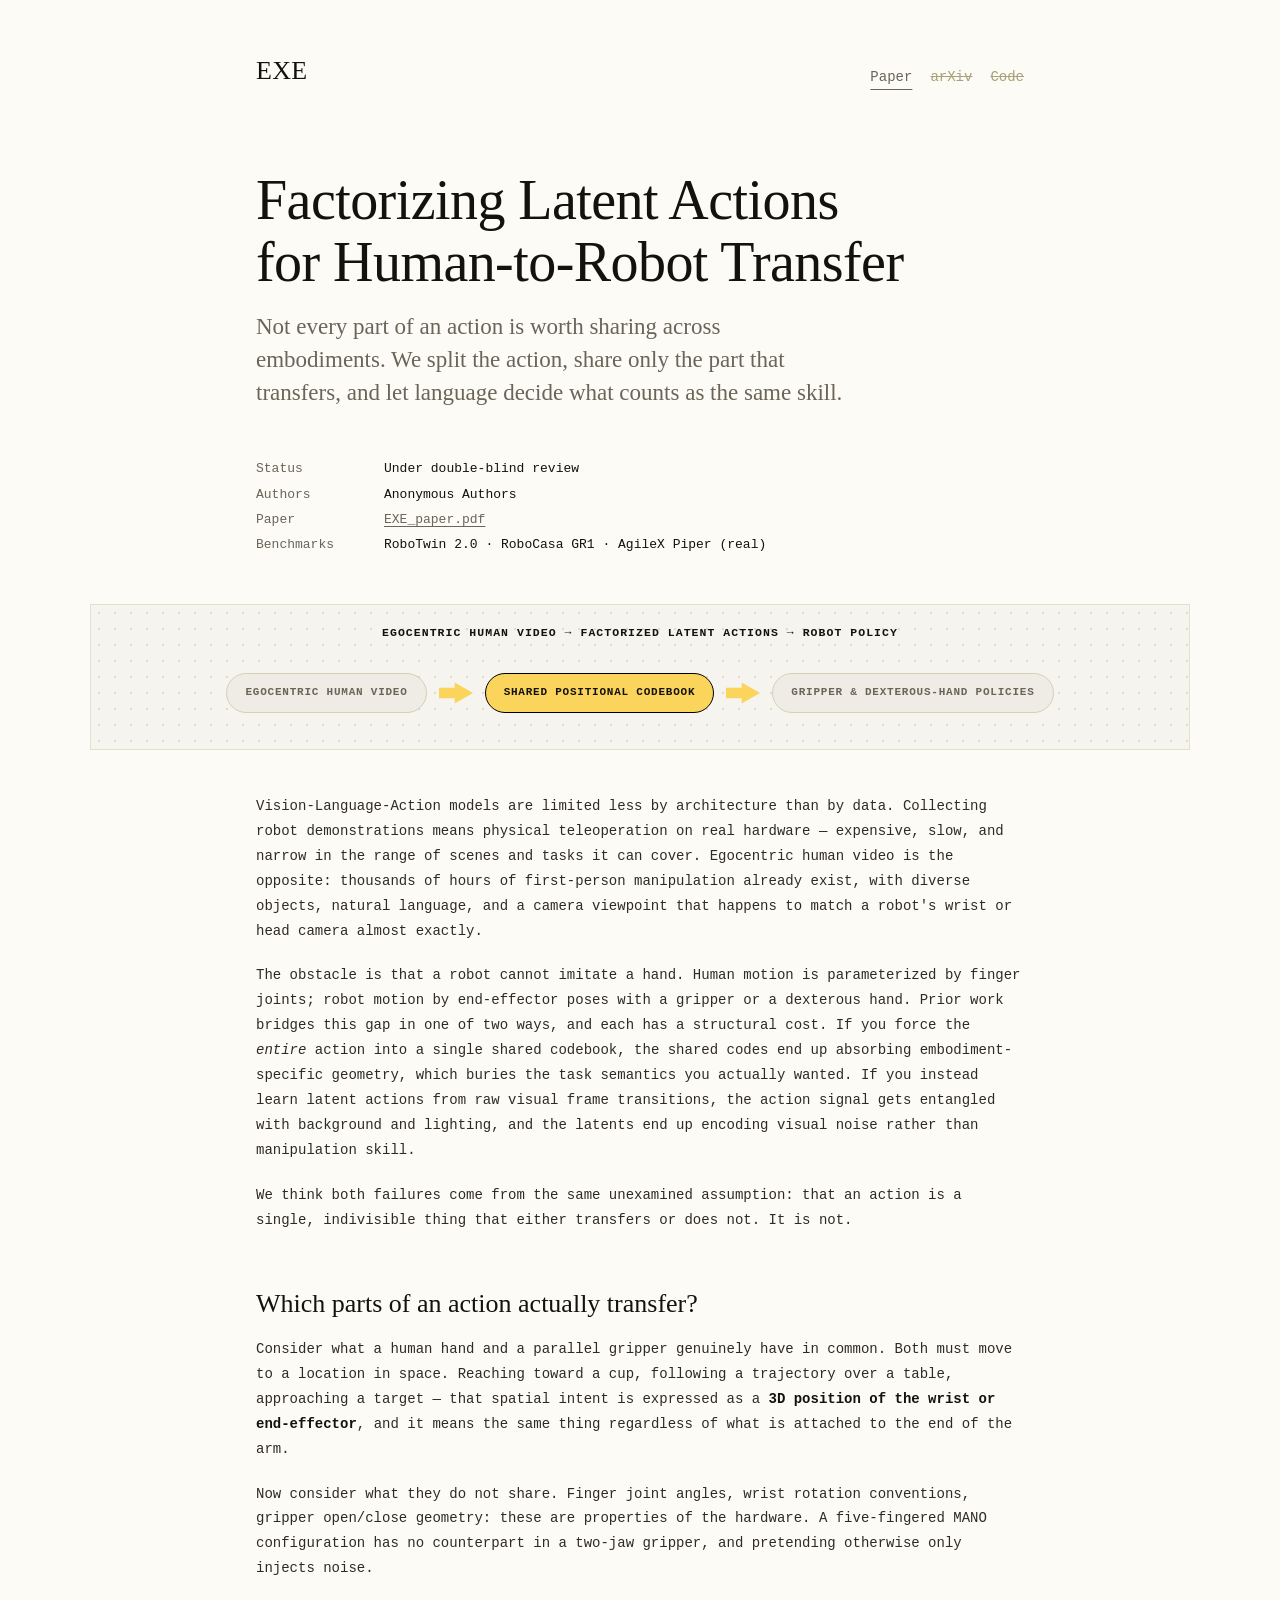
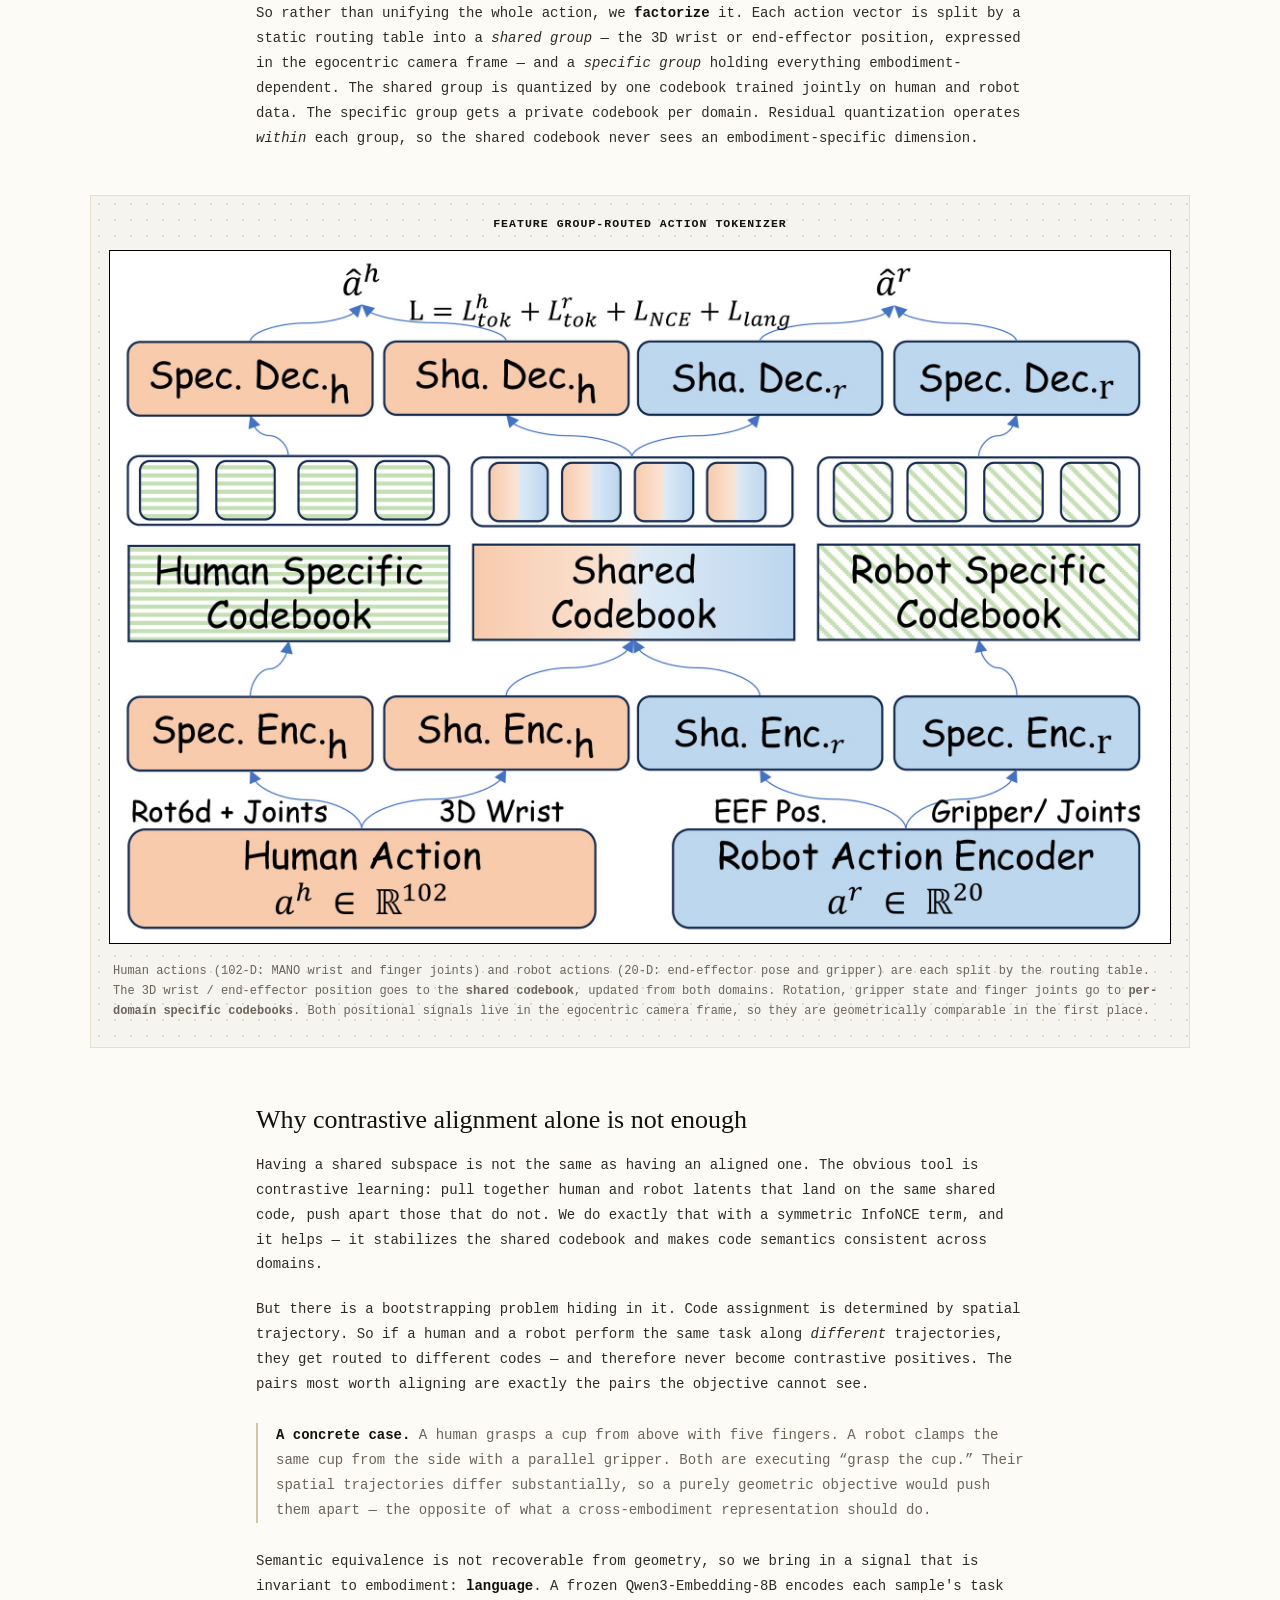
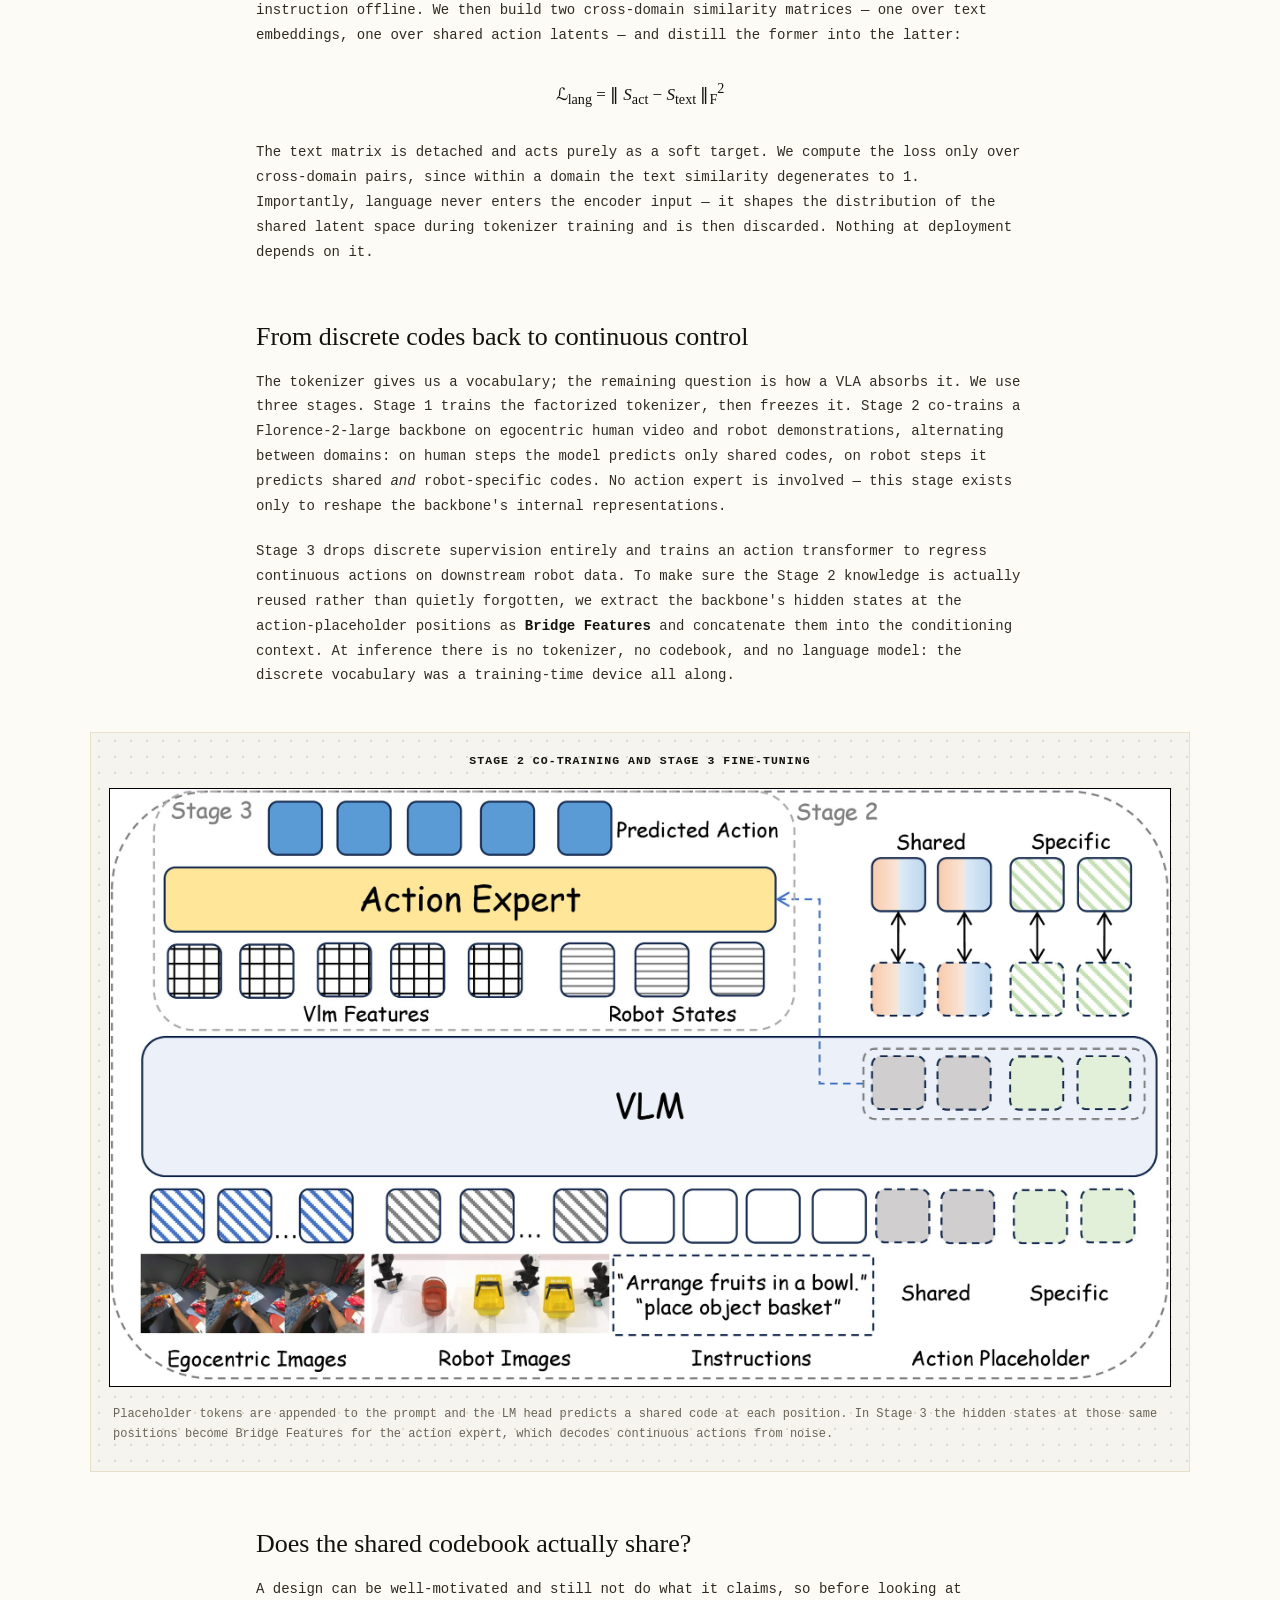
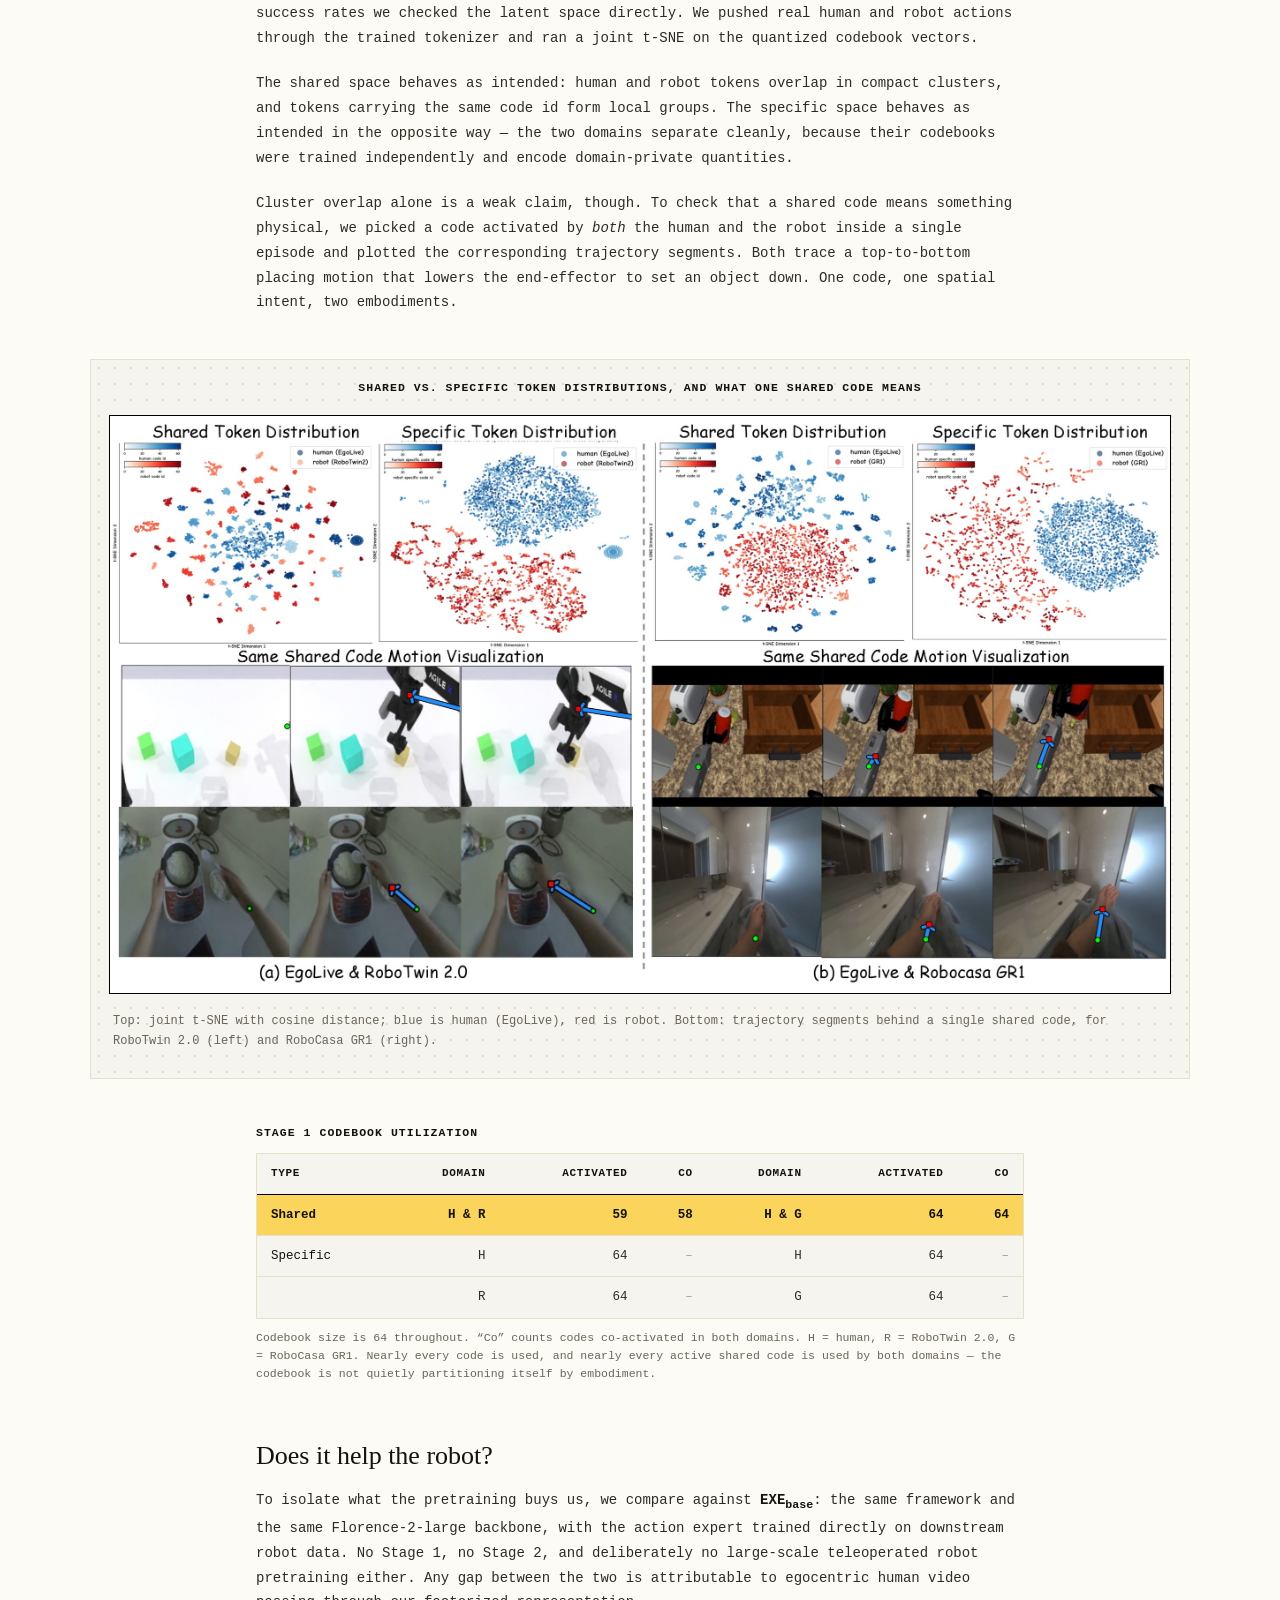
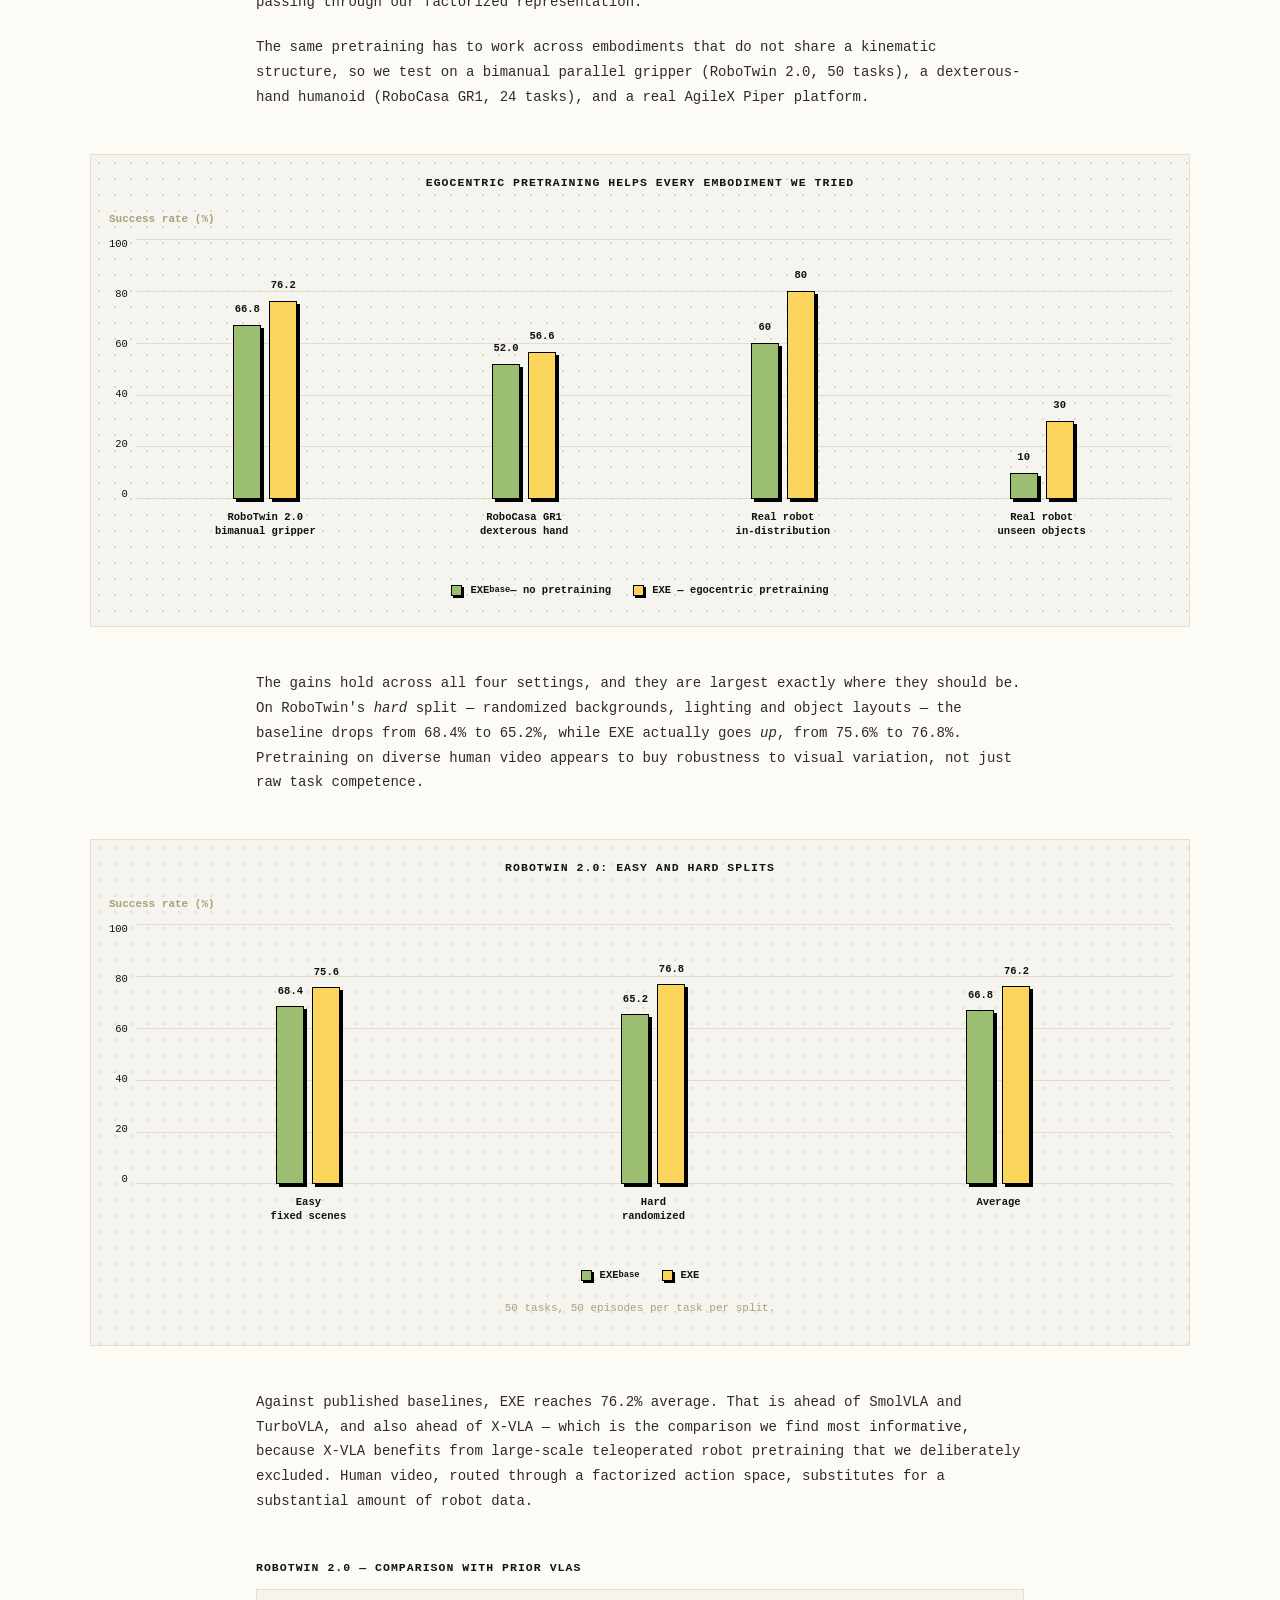
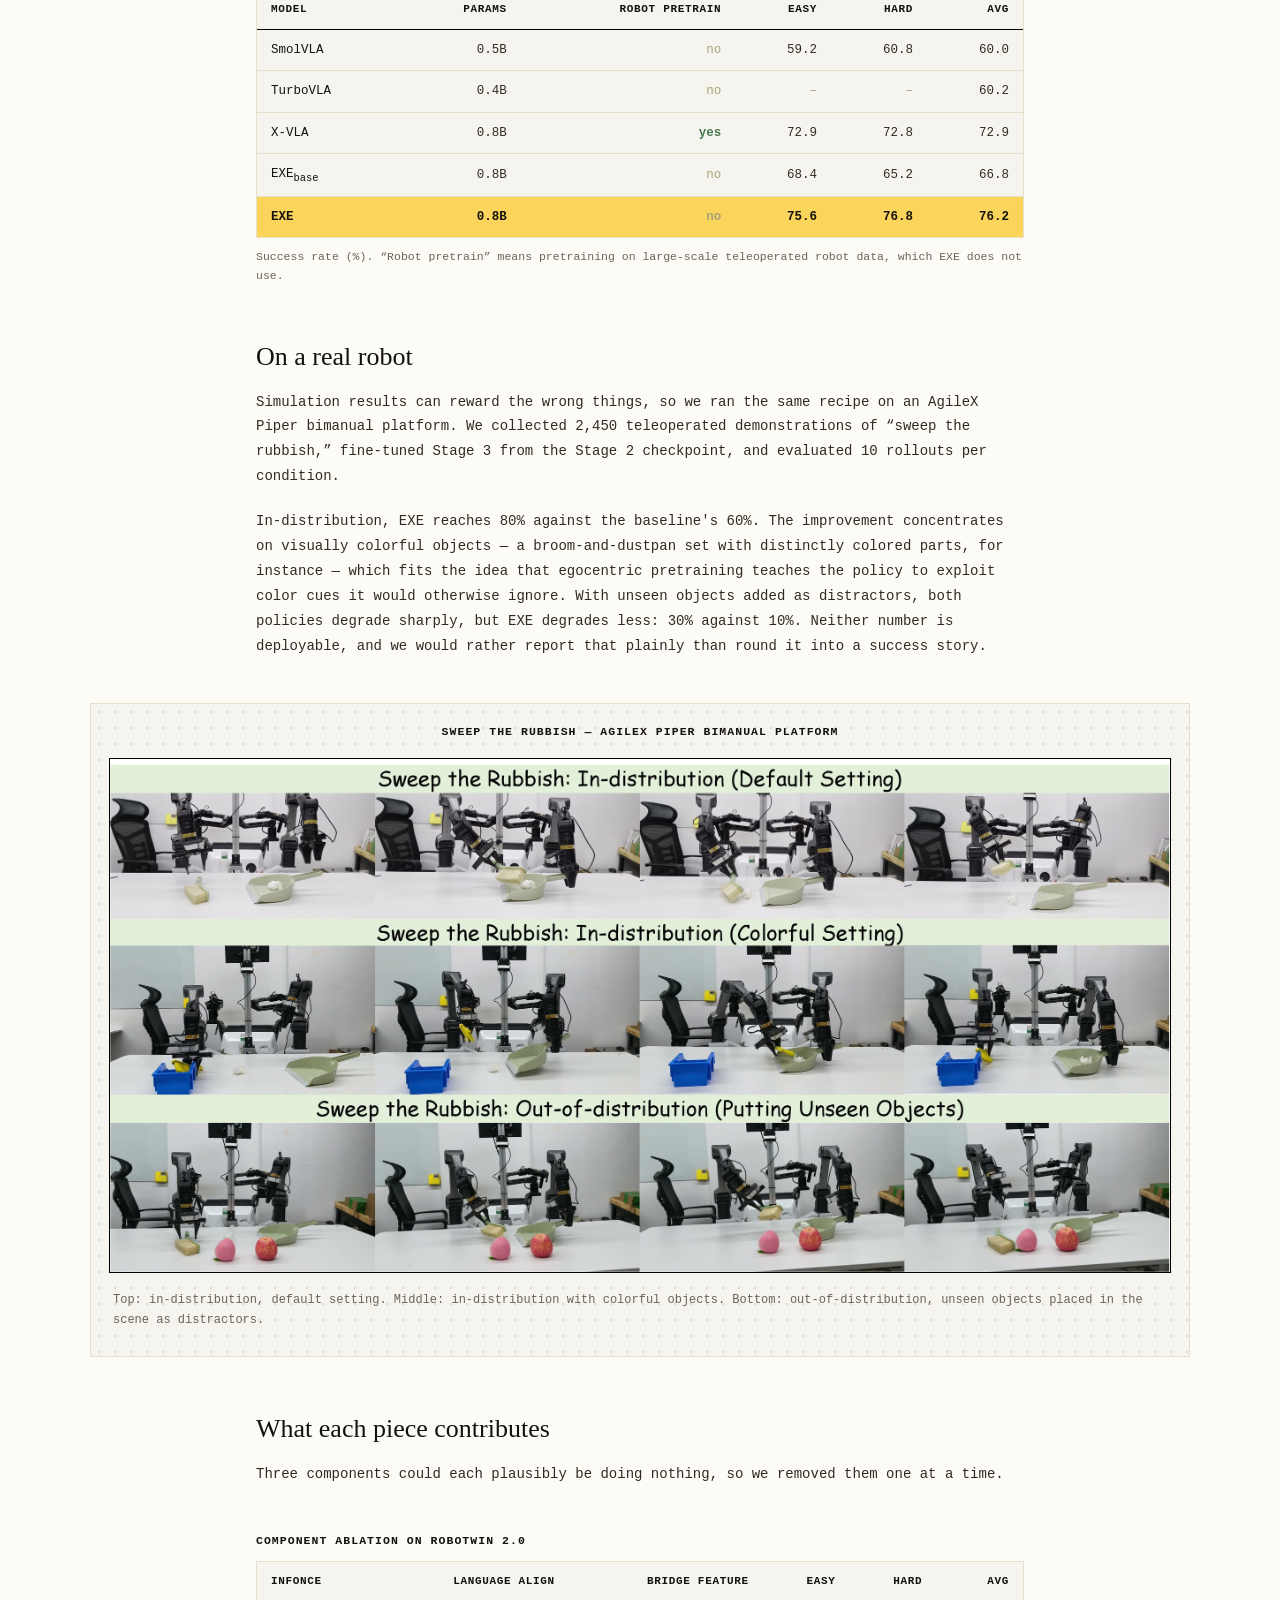
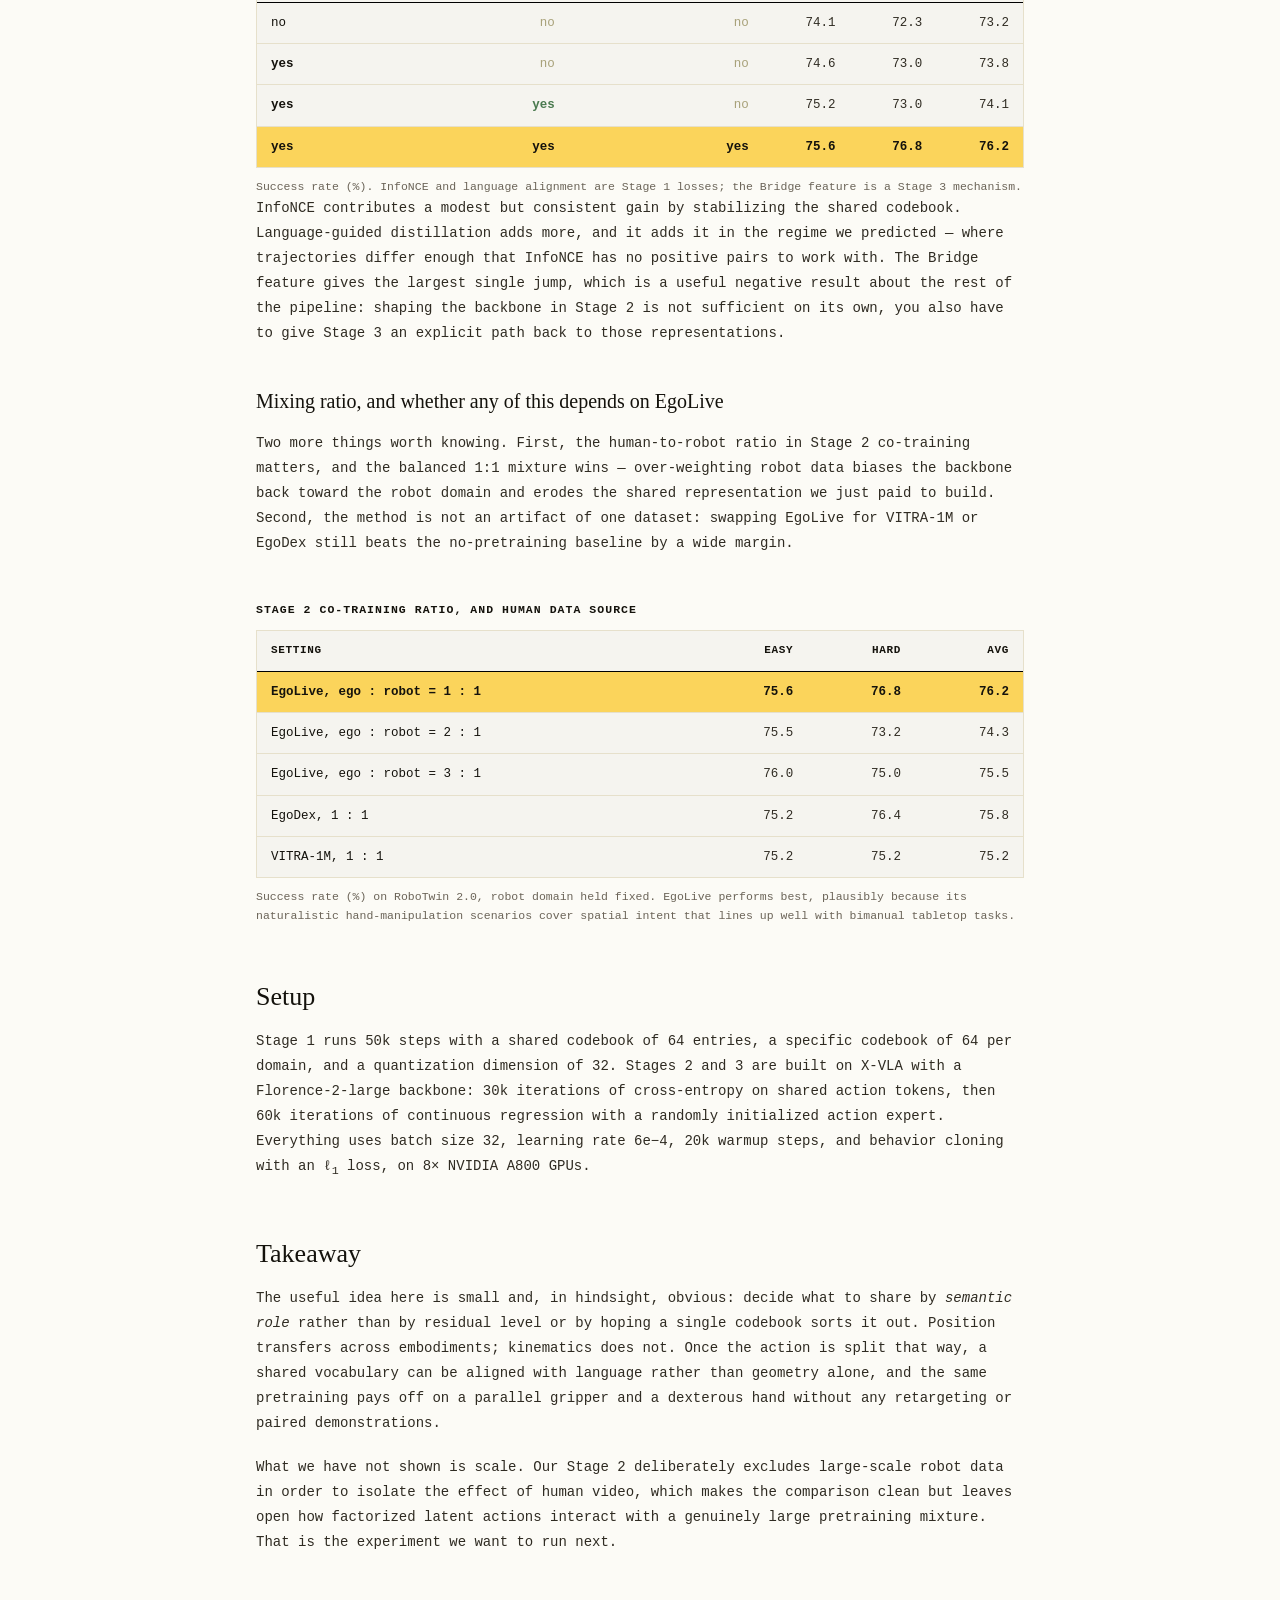
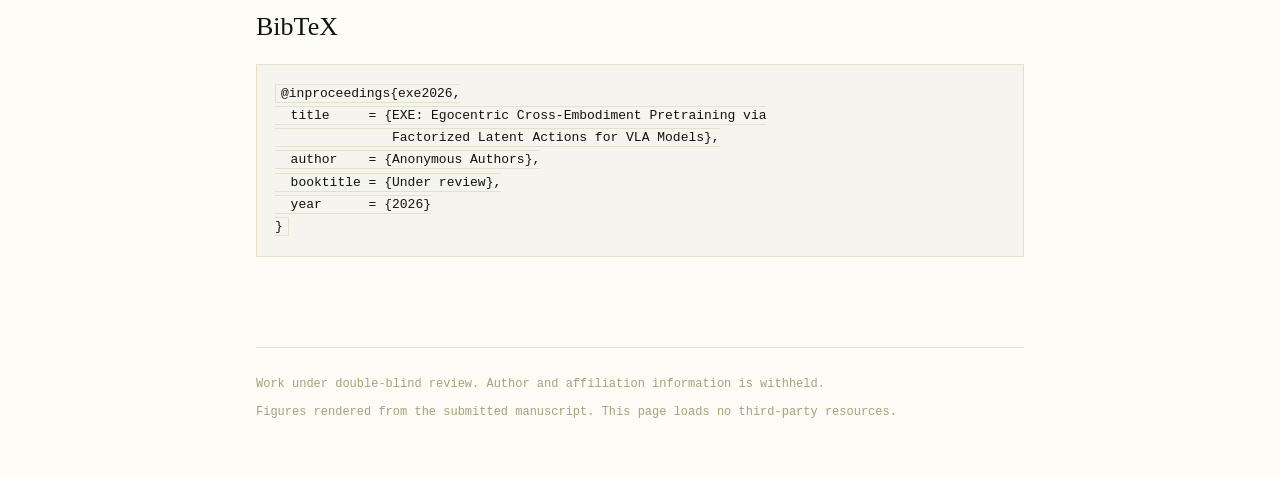
==== index.html @ 990a2b07 "Add EXE project page Static single-page site for the EXE paper, no build step and no third-party res" ====
<!DOCTYPE html>
<html lang="en">
<head>
<meta charset="utf-8">
<meta name="viewport" content="width=device-width, initial-scale=1">
<title>Factorizing Latent Actions for Human-to-Robot Transfer</title>

<meta name="description" content="EXE factorizes actions into a shareable positional subspace and an embodiment-specific kinematic subspace, so a VLA can inherit manipulation semantics from egocentric human video without inheriting human kinematics.">
<meta name="robots" content="noindex, nofollow">

<meta property="og:type" content="article">
<meta property="og:title" content="Factorizing Latent Actions for Human-to-Robot Transfer">
<meta property="og:description" content="Not all of an action is worth sharing across embodiments. EXE shares the part that is, and keeps private the part that is not.">
<meta property="og:image" content="static/images/framework.jpg">

<link rel="stylesheet" href="static/css/index.css">
</head>
<body>

<!-- ======================== masthead ======================== -->
<header class="masthead">
  <a class="brand" href="./">EXE</a>
  <nav class="navlinks">
    <a href="static/paper/EXE_paper.pdf">Paper</a>
    <span title="Released after review">arXiv</span>
    <span title="Released after review">Code</span>
  </nav>
</header>

<!-- ======================== headline ======================== -->
<div class="headline">
  <h1>Factorizing Latent Actions for Human&#8209;to&#8209;Robot Transfer</h1>
  <p class="deck">
    Not every part of an action is worth sharing across embodiments. We split the action, share only the
    part that transfers, and let language decide what counts as the same skill.
  </p>
</div>

<dl class="meta">
  <dt>Status</dt><dd>Under double-blind review</dd>
  <dt>Authors</dt><dd>Anonymous Authors</dd>
  <dt>Paper</dt><dd><a href="static/paper/EXE_paper.pdf">EXE_paper.pdf</a></dd>
  <dt>Benchmarks</dt><dd>RoboTwin 2.0 &middot; RoboCasa GR1 &middot; AgileX Piper (real)</dd>
</dl>

<!-- ======================== hero panel ======================== -->
<div class="wide">
  <div class="panel">
    <div class="dots"></div>
    <div class="inner">
      <div class="panel-title">Egocentric human video &rarr; factorized latent actions &rarr; robot policy</div>
      <div class="flow">
        <span class="pill">Egocentric human video</span>
        <svg class="arrow" width="34" height="32" viewBox="0 0 86 80" fill="none" aria-hidden="true">
          <path d="M0 53.3333V26.6667H39.6776V13.3333L86 40L39.6776 66.6667V53.3333H0Z" fill="#FBD45B"/>
        </svg>
        <span class="pill hi">Shared positional codebook</span>
        <svg class="arrow" width="34" height="32" viewBox="0 0 86 80" fill="none" aria-hidden="true">
          <path d="M0 53.3333V26.6667H39.6776V13.3333L86 40L39.6776 66.6667V53.3333H0Z" fill="#FBD45B"/>
        </svg>
        <span class="pill">Gripper &amp; dexterous-hand policies</span>
      </div>
    </div>
  </div>
</div>

<!-- ======================== opening ======================== -->
<div class="prose">
  <p>
    Vision-Language-Action models are limited less by architecture than by data. Collecting robot
    demonstrations means physical teleoperation on real hardware &mdash; expensive, slow, and narrow in the
    range of scenes and tasks it can cover. Egocentric human video is the opposite: thousands of hours of
    first-person manipulation already exist, with diverse objects, natural language, and a camera viewpoint
    that happens to match a robot's wrist or head camera almost exactly.
  </p>
  <p>
    The obstacle is that a robot cannot imitate a hand. Human motion is parameterized by finger joints; robot
    motion by end-effector poses with a gripper or a dexterous hand. Prior work bridges this gap in one of
    two ways, and each has a structural cost. If you force the <i>entire</i> action into a single shared
    codebook, the shared codes end up absorbing embodiment-specific geometry, which buries the task semantics
    you actually wanted. If you instead learn latent actions from raw visual frame transitions, the action
    signal gets entangled with background and lighting, and the latents end up encoding visual noise rather
    than manipulation skill.
  </p>
  <p>
    We think both failures come from the same unexamined assumption: that an action is a single, indivisible
    thing that either transfers or does not. It is not.
  </p>

  <h2 id="what-transfers">
    <a class="anchor" href="#what-transfers" aria-hidden="true">#</a>
    Which parts of an action actually transfer?
  </h2>
  <p>
    Consider what a human hand and a parallel gripper genuinely have in common. Both must move to a location
    in space. Reaching toward a cup, following a trajectory over a table, approaching a target &mdash; that
    spatial intent is expressed as a <strong>3D position of the wrist or end-effector</strong>, and it means
    the same thing regardless of what is attached to the end of the arm.
  </p>
  <p>
    Now consider what they do not share. Finger joint angles, wrist rotation conventions, gripper open/close
    geometry: these are properties of the hardware. A five-fingered MANO configuration has no counterpart in
    a two-jaw gripper, and pretending otherwise only injects noise.
  </p>
  <p>
    So rather than unifying the whole action, we <strong>factorize</strong> it. Each action vector is split by
    a static routing table into a <i>shared group</i> &mdash; the 3D wrist or end-effector position, expressed
    in the egocentric camera frame &mdash; and a <i>specific group</i> holding everything embodiment-dependent.
    The shared group is quantized by one codebook trained jointly on human and robot data. The specific group
    gets a private codebook per domain. Residual quantization operates <i>within</i> each group, so the shared
    codebook never sees an embodiment-specific dimension.
  </p>
</div>

<div class="wide">
  <div class="panel">
    <div class="dots"></div>
    <div class="inner">
      <div class="panel-title">Feature group-routed action tokenizer</div>
      <a href="static/images/tokenizer.png" target="_blank" rel="noopener">
        <img src="static/images/tokenizer.jpg" alt="Factorized action tokenizer with human specific, shared, and robot specific codebooks.">
      </a>
    </div>
    <div class="panel-note">
      Human actions (102-D: MANO wrist and finger joints) and robot actions (20-D: end-effector pose and
      gripper) are each split by the routing table. The 3D wrist / end-effector position goes to the
      <b>shared codebook</b>, updated from both domains. Rotation, gripper state and finger joints go to
      <b>per-domain specific codebooks</b>. Both positional signals live in the egocentric camera frame, so
      they are geometrically comparable in the first place.
    </div>
  </div>
</div>

<!-- ======================== language alignment ======================== -->
<div class="prose">
  <h2 id="language">
    <a class="anchor" href="#language" aria-hidden="true">#</a>
    Why contrastive alignment alone is not enough
  </h2>
  <p>
    Having a shared subspace is not the same as having an aligned one. The obvious tool is contrastive
    learning: pull together human and robot latents that land on the same shared code, push apart those that
    do not. We do exactly that with a symmetric InfoNCE term, and it helps &mdash; it stabilizes the shared
    codebook and makes code semantics consistent across domains.
  </p>
  <p>
    But there is a bootstrapping problem hiding in it. Code assignment is determined by spatial trajectory. So
    if a human and a robot perform the same task along <i>different</i> trajectories, they get routed to
    different codes &mdash; and therefore never become contrastive positives. The pairs most worth aligning are
    exactly the pairs the objective cannot see.
  </p>
  <div class="note">
    <p>
      <b>A concrete case.</b> A human grasps a cup from above with five fingers. A robot clamps the same cup
      from the side with a parallel gripper. Both are executing &ldquo;grasp the cup.&rdquo; Their spatial
      trajectories differ substantially, so a purely geometric objective would push them apart &mdash; the
      opposite of what a cross-embodiment representation should do.
    </p>
  </div>
  <p>
    Semantic equivalence is not recoverable from geometry, so we bring in a signal that is invariant to
    embodiment: <strong>language</strong>. A frozen Qwen3-Embedding-8B encodes each sample's task instruction
    offline. We then build two cross-domain similarity matrices &mdash; one over text embeddings, one over
    shared action latents &mdash; and distill the former into the latter:
  </p>
  <div class="eqline">
    &#8466;<sub>lang</sub> = &#8214; <i>S</i><sub>act</sub> &minus; <i>S</i><sub>text</sub> &#8214;<sub>F</sub><sup>2</sup>
  </div>
  <p>
    The text matrix is detached and acts purely as a soft target. We compute the loss only over cross-domain
    pairs, since within a domain the text similarity degenerates to 1. Importantly, language never enters the
    encoder input &mdash; it shapes the distribution of the shared latent space during tokenizer training and is
    then discarded. Nothing at deployment depends on it.
  </p>

  <h2 id="pipeline">
    <a class="anchor" href="#pipeline" aria-hidden="true">#</a>
    From discrete codes back to continuous control
  </h2>
  <p>
    The tokenizer gives us a vocabulary; the remaining question is how a VLA absorbs it. We use three stages.
    Stage 1 trains the factorized tokenizer, then freezes it. Stage 2 co-trains a Florence-2-large backbone on
    egocentric human video and robot demonstrations, alternating between domains: on human steps the model
    predicts only shared codes, on robot steps it predicts shared <i>and</i> robot-specific codes. No action
    expert is involved &mdash; this stage exists only to reshape the backbone's internal representations.
  </p>
  <p>
    Stage 3 drops discrete supervision entirely and trains an action transformer to regress continuous
    actions on downstream robot data. To make sure the Stage 2 knowledge is actually reused rather than
    quietly forgotten, we extract the backbone's hidden states at the action-placeholder positions as
    <strong>Bridge Features</strong> and concatenate them into the conditioning context. At inference there is
    no tokenizer, no codebook, and no language model: the discrete vocabulary was a training-time device all
    along.
  </p>
</div>

<div class="wide">
  <div class="panel">
    <div class="dots"></div>
    <div class="inner">
      <div class="panel-title">Stage 2 co-training and Stage 3 fine-tuning</div>
      <a href="static/images/framework.png" target="_blank" rel="noopener">
        <img src="static/images/framework.jpg" alt="EXE framework: Stage 2 cross-embodiment VLM pretraining and Stage 3 VLA fine-tuning.">
      </a>
    </div>
    <div class="panel-note">
      Placeholder tokens are appended to the prompt and the LM head predicts a shared code at each position.
      In Stage 3 the hidden states at those same positions become Bridge Features for the action expert,
      which decodes continuous actions from noise.
    </div>
  </div>
</div>

<!-- ======================== does it share ======================== -->
<div class="prose">
  <h2 id="analysis">
    <a class="anchor" href="#analysis" aria-hidden="true">#</a>
    Does the shared codebook actually share?
  </h2>
  <p>
    A design can be well-motivated and still not do what it claims, so before looking at success rates we
    checked the latent space directly. We pushed real human and robot actions through the trained tokenizer
    and ran a joint t-SNE on the quantized codebook vectors.
  </p>
  <p>
    The shared space behaves as intended: human and robot tokens overlap in compact clusters, and tokens
    carrying the same code id form local groups. The specific space behaves as intended in the opposite way
    &mdash; the two domains separate cleanly, because their codebooks were trained independently and encode
    domain-private quantities.
  </p>
  <p>
    Cluster overlap alone is a weak claim, though. To check that a shared code means something physical, we
    picked a code activated by <i>both</i> the human and the robot inside a single episode and plotted the
    corresponding trajectory segments. Both trace a top-to-bottom placing motion that lowers the end-effector
    to set an object down. One code, one spatial intent, two embodiments.
  </p>
</div>

<div class="wide">
  <div class="panel">
    <div class="dots"></div>
    <div class="inner">
      <div class="panel-title">Shared vs. specific token distributions, and what one shared code means</div>
      <a href="static/images/tsne.png" target="_blank" rel="noopener">
        <img src="static/images/tsne.jpg" alt="t-SNE of shared and specific token distributions plus motion visualization of a single shared code.">
      </a>
    </div>
    <div class="panel-note">
      Top: joint t-SNE with cosine distance; blue is human (EgoLive), red is robot. Bottom: trajectory
      segments behind a single shared code, for RoboTwin 2.0 (left) and RoboCasa GR1 (right).
    </div>
  </div>
</div>

<div class="prose">
  <p class="tbl-title">Stage 1 codebook utilization</p>
  <div class="tbl-wrap">
    <table>
      <thead>
        <tr>
          <th>Type</th>
          <th>Domain</th><th>Activated</th><th>Co</th>
          <th>Domain</th><th>Activated</th><th>Co</th>
        </tr>
      </thead>
      <tbody>
        <tr class="ours">
          <td>Shared</td>
          <td>H &amp; R</td><td>59</td><td>58</td>
          <td>H &amp; G</td><td>64</td><td>64</td>
        </tr>
        <tr>
          <td>Specific</td>
          <td>H</td><td>64</td><td class="dash">&ndash;</td>
          <td>H</td><td>64</td><td class="dash">&ndash;</td>
        </tr>
        <tr>
          <td></td>
          <td>R</td><td>64</td><td class="dash">&ndash;</td>
          <td>G</td><td>64</td><td class="dash">&ndash;</td>
        </tr>
      </tbody>
    </table>
  </div>
  <p class="tbl-note">
    Codebook size is 64 throughout. &ldquo;Co&rdquo; counts codes co-activated in both domains.
    H = human, R = RoboTwin 2.0, G = RoboCasa GR1. Nearly every code is used, and nearly every active shared
    code is used by both domains &mdash; the codebook is not quietly partitioning itself by embodiment.
  </p>
</div>

<!-- ======================== results ======================== -->
<div class="prose">
  <h2 id="results">
    <a class="anchor" href="#results" aria-hidden="true">#</a>
    Does it help the robot?
  </h2>
  <p>
    To isolate what the pretraining buys us, we compare against <strong>EXE<sub>base</sub></strong>: the same
    framework and the same Florence-2-large backbone, with the action expert trained directly on downstream
    robot data. No Stage 1, no Stage 2, and deliberately no large-scale teleoperated robot pretraining either.
    Any gap between the two is attributable to egocentric human video passing through our factorized
    representation.
  </p>
  <p>
    The same pretraining has to work across embodiments that do not share a kinematic structure, so we test on
    a bimanual parallel gripper (RoboTwin 2.0, 50 tasks), a dexterous-hand humanoid (RoboCasa GR1, 24 tasks),
    and a real AgileX Piper platform.
  </p>
</div>

<div class="wide">
  <div class="panel">
    <div class="dots"></div>
    <div class="inner">
      <div class="panel-title">Egocentric pretraining helps every embodiment we tried</div>
      <div class="chart chart-pad">
        <div class="ylab">Success rate (%)</div>
        <div class="ticks">
          <span>100</span><span>80</span><span>60</span><span>40</span><span>20</span><span>0</span>
        </div>
        <div class="plot">
          <div class="gridlines"><i></i><i></i><i></i><i></i><i></i><i></i></div>
          <div class="groups">
            <div class="group">
              <div class="bar base" style="height:174px"><span class="v">66.8</span></div>
              <div class="bar ours" style="height:198px"><span class="v">76.2</span></div>
              <div class="xlab">RoboTwin 2.0<br>bimanual gripper</div>
            </div>
            <div class="group">
              <div class="bar base" style="height:135px"><span class="v">52.0</span></div>
              <div class="bar ours" style="height:147px"><span class="v">56.6</span></div>
              <div class="xlab">RoboCasa GR1<br>dexterous hand</div>
            </div>
            <div class="group">
              <div class="bar base" style="height:156px"><span class="v">60</span></div>
              <div class="bar ours" style="height:208px"><span class="v">80</span></div>
              <div class="xlab">Real robot<br>in-distribution</div>
            </div>
            <div class="group">
              <div class="bar base" style="height:26px"><span class="v">10</span></div>
              <div class="bar ours" style="height:78px"><span class="v">30</span></div>
              <div class="xlab">Real robot<br>unseen objects</div>
            </div>
          </div>
        </div>
      </div>
      <div class="legend">
        <div class="key"><span class="sw base"></span>EXE<sub>base</sub> &mdash; no pretraining</div>
        <div class="key"><span class="sw ours"></span>EXE &mdash; egocentric pretraining</div>
      </div>
    </div>
  </div>
</div>

<div class="prose">
  <p>
    The gains hold across all four settings, and they are largest exactly where they should be. On RoboTwin's
    <i>hard</i> split &mdash; randomized backgrounds, lighting and object layouts &mdash; the baseline drops from
    68.4% to 65.2%, while EXE actually goes <i>up</i>, from 75.6% to 76.8%. Pretraining on diverse human video
    appears to buy robustness to visual variation, not just raw task competence.
  </p>
</div>

<div class="wide">
  <div class="panel">
    <div class="dots"></div>
    <div class="inner">
      <div class="panel-title">RoboTwin 2.0: easy and hard splits</div>
      <div class="chart chart-pad">
        <div class="ylab">Success rate (%)</div>
        <div class="ticks">
          <span>100</span><span>80</span><span>60</span><span>40</span><span>20</span><span>0</span>
        </div>
        <div class="plot">
          <div class="gridlines"><i></i><i></i><i></i><i></i><i></i><i></i></div>
          <div class="groups">
            <div class="group">
              <div class="bar base" style="height:178px"><span class="v">68.4</span></div>
              <div class="bar ours" style="height:197px"><span class="v">75.6</span></div>
              <div class="xlab">Easy<br>fixed scenes</div>
            </div>
            <div class="group">
              <div class="bar base" style="height:170px"><span class="v">65.2</span></div>
              <div class="bar ours" style="height:200px"><span class="v">76.8</span></div>
              <div class="xlab">Hard<br>randomized</div>
            </div>
            <div class="group">
              <div class="bar base" style="height:174px"><span class="v">66.8</span></div>
              <div class="bar ours" style="height:198px"><span class="v">76.2</span></div>
              <div class="xlab">Average</div>
            </div>
          </div>
        </div>
      </div>
      <div class="legend">
        <div class="key"><span class="sw base"></span>EXE<sub>base</sub></div>
        <div class="key"><span class="sw ours"></span>EXE</div>
      </div>
      <div class="axis-note">50 tasks, 50 episodes per task per split.</div>
    </div>
  </div>
</div>

<div class="prose">
  <p>
    Against published baselines, EXE reaches 76.2% average. That is ahead of SmolVLA and TurboVLA, and also
    ahead of X-VLA &mdash; which is the comparison we find most informative, because X-VLA benefits from
    large-scale teleoperated robot pretraining that we deliberately excluded. Human video, routed through a
    factorized action space, substitutes for a substantial amount of robot data.
  </p>

  <p class="tbl-title">RoboTwin 2.0 &mdash; comparison with prior VLAs</p>
  <div class="tbl-wrap">
    <table>
      <thead>
        <tr><th>Model</th><th>Params</th><th>Robot pretrain</th><th>Easy</th><th>Hard</th><th>AVG</th></tr>
      </thead>
      <tbody>
        <tr><td>SmolVLA</td><td>0.5B</td><td><span class="cross">no</span></td><td>59.2</td><td>60.8</td><td>60.0</td></tr>
        <tr><td>TurboVLA</td><td>0.4B</td><td><span class="cross">no</span></td><td class="dash">&ndash;</td><td class="dash">&ndash;</td><td>60.2</td></tr>
        <tr><td>X-VLA</td><td>0.8B</td><td><span class="tick">yes</span></td><td>72.9</td><td>72.8</td><td>72.9</td></tr>
        <tr><td>EXE<sub>base</sub></td><td>0.8B</td><td><span class="cross">no</span></td><td>68.4</td><td>65.2</td><td>66.8</td></tr>
        <tr class="ours"><td>EXE</td><td>0.8B</td><td><span class="cross">no</span></td><td>75.6</td><td>76.8</td><td>76.2</td></tr>
      </tbody>
    </table>
  </div>
  <p class="tbl-note">
    Success rate (%). &ldquo;Robot pretrain&rdquo; means pretraining on large-scale teleoperated robot data,
    which EXE does not use.
  </p>

  <h2 id="realworld">
    <a class="anchor" href="#realworld" aria-hidden="true">#</a>
    On a real robot
  </h2>
  <p>
    Simulation results can reward the wrong things, so we ran the same recipe on an AgileX Piper bimanual
    platform. We collected 2,450 teleoperated demonstrations of &ldquo;sweep the rubbish,&rdquo; fine-tuned
    Stage 3 from the Stage 2 checkpoint, and evaluated 10 rollouts per condition.
  </p>
  <p>
    In-distribution, EXE reaches 80% against the baseline's 60%. The improvement concentrates on visually
    colorful objects &mdash; a broom-and-dustpan set with distinctly colored parts, for instance &mdash; which fits
    the idea that egocentric pretraining teaches the policy to exploit color cues it would otherwise ignore.
    With unseen objects added as distractors, both policies degrade sharply, but EXE degrades less: 30%
    against 10%. Neither number is deployable, and we would rather report that plainly than round it into a
    success story.
  </p>
</div>

<div class="wide">
  <div class="panel">
    <div class="dots"></div>
    <div class="inner">
      <div class="panel-title">Sweep the rubbish &mdash; AgileX Piper bimanual platform</div>
      <a href="static/images/real_world.png" target="_blank" rel="noopener">
        <img src="static/images/real_world.jpg" alt="Real-world rollouts under default, colorful, and unseen-object settings.">
      </a>
    </div>
    <div class="panel-note">
      Top: in-distribution, default setting. Middle: in-distribution with colorful objects. Bottom:
      out-of-distribution, unseen objects placed in the scene as distractors.
    </div>
  </div>
</div>

<!-- ======================== ablations ======================== -->
<div class="prose">
  <h2 id="ablations">
    <a class="anchor" href="#ablations" aria-hidden="true">#</a>
    What each piece contributes
  </h2>
  <p>
    Three components could each plausibly be doing nothing, so we removed them one at a time.
  </p>

  <p class="tbl-title">Component ablation on RoboTwin 2.0</p>
  <div class="tbl-wrap">
    <table>
      <thead>
        <tr><th>InfoNCE</th><th>Language align</th><th>Bridge feature</th><th>Easy</th><th>Hard</th><th>AVG</th></tr>
      </thead>
      <tbody>
        <tr><td class="cross">no</td><td class="cross">no</td><td class="cross">no</td><td>74.1</td><td>72.3</td><td>73.2</td></tr>
        <tr><td class="tick">yes</td><td class="cross">no</td><td class="cross">no</td><td>74.6</td><td>73.0</td><td>73.8</td></tr>
        <tr><td class="tick">yes</td><td class="tick">yes</td><td class="cross">no</td><td>75.2</td><td>73.0</td><td>74.1</td></tr>
        <tr class="ours"><td class="tick">yes</td><td class="tick">yes</td><td class="tick">yes</td><td>75.6</td><td>76.8</td><td>76.2</td></tr>
      </tbody>
    </table>
  </div>
  <p class="tbl-note">
    Success rate (%). InfoNCE and language alignment are Stage 1 losses; the Bridge feature is a Stage 3
    mechanism.
  </p>
  <p>
    InfoNCE contributes a modest but consistent gain by stabilizing the shared codebook. Language-guided
    distillation adds more, and it adds it in the regime we predicted &mdash; where trajectories differ enough
    that InfoNCE has no positive pairs to work with. The Bridge feature gives the largest single jump, which
    is a useful negative result about the rest of the pipeline: shaping the backbone in Stage 2 is not
    sufficient on its own, you also have to give Stage 3 an explicit path back to those representations.
  </p>

  <h3>Mixing ratio, and whether any of this depends on EgoLive</h3>
  <p>
    Two more things worth knowing. First, the human-to-robot ratio in Stage 2 co-training matters, and the
    balanced 1:1 mixture wins &mdash; over-weighting robot data biases the backbone back toward the robot domain
    and erodes the shared representation we just paid to build. Second, the method is not an artifact of one
    dataset: swapping EgoLive for VITRA-1M or EgoDex still beats the no-pretraining baseline by a wide margin.
  </p>

  <p class="tbl-title">Stage 2 co-training ratio, and human data source</p>
  <div class="tbl-wrap">
    <table>
      <thead>
        <tr><th>Setting</th><th>Easy</th><th>Hard</th><th>AVG</th></tr>
      </thead>
      <tbody>
        <tr class="ours"><td>EgoLive, ego : robot = 1 : 1</td><td>75.6</td><td>76.8</td><td>76.2</td></tr>
        <tr><td>EgoLive, ego : robot = 2 : 1</td><td>75.5</td><td>73.2</td><td>74.3</td></tr>
        <tr><td>EgoLive, ego : robot = 3 : 1</td><td>76.0</td><td>75.0</td><td>75.5</td></tr>
        <tr><td>EgoDex, 1 : 1</td><td>75.2</td><td>76.4</td><td>75.8</td></tr>
        <tr><td>VITRA-1M, 1 : 1</td><td>75.2</td><td>75.2</td><td>75.2</td></tr>
      </tbody>
    </table>
  </div>
  <p class="tbl-note">
    Success rate (%) on RoboTwin 2.0, robot domain held fixed. EgoLive performs best, plausibly because its
    naturalistic hand-manipulation scenarios cover spatial intent that lines up well with bimanual tabletop
    tasks.
  </p>

  <h2 id="setup">
    <a class="anchor" href="#setup" aria-hidden="true">#</a>
    Setup
  </h2>
  <p>
    Stage 1 runs 50k steps with a shared codebook of 64 entries, a specific codebook of 64 per domain, and a
    quantization dimension of 32. Stages 2 and 3 are built on X-VLA with a Florence-2-large backbone: 30k
    iterations of cross-entropy on shared action tokens, then 60k iterations of continuous regression with a
    randomly initialized action expert. Everything uses batch size 32, learning rate 6e&minus;4, 20k warmup
    steps, and behavior cloning with an &#8467;<sub>1</sub> loss, on 8&times; NVIDIA A800 GPUs.
  </p>

  <h2 id="takeaway">
    <a class="anchor" href="#takeaway" aria-hidden="true">#</a>
    Takeaway
  </h2>
  <p>
    The useful idea here is small and, in hindsight, obvious: decide what to share by <i>semantic role</i>
    rather than by residual level or by hoping a single codebook sorts it out. Position transfers across
    embodiments; kinematics does not. Once the action is split that way, a shared vocabulary can be aligned
    with language rather than geometry alone, and the same pretraining pays off on a parallel gripper and a
    dexterous hand without any retargeting or paired demonstrations.
  </p>
  <p>
    What we have not shown is scale. Our Stage 2 deliberately excludes large-scale robot data in order to
    isolate the effect of human video, which makes the comparison clean but leaves open how factorized latent
    actions interact with a genuinely large pretraining mixture. That is the experiment we want to run next.
  </p>

  <h2 id="bibtex">
    <a class="anchor" href="#bibtex" aria-hidden="true">#</a>
    BibTeX
  </h2>
  <pre><code>@inproceedings{exe2026,
  title     = {EXE: Egocentric Cross-Embodiment Pretraining via
               Factorized Latent Actions for VLA Models},
  author    = {Anonymous Authors},
  booktitle = {Under review},
  year      = {2026}
}</code></pre>
</div>

<footer>
  <p>Work under double-blind review. Author and affiliation information is withheld.</p>
  <p>Figures rendered from the submitted manuscript. This page loads no third-party resources.</p>
</footer>

</body>
</html>
---- static/css/index.css ----
/* ==========================================================================
   EXE project page — editorial / research-blog variant
   Monospace body, serif headings, warm paper background, dot-pattern panels,
   hard-shadow bar charts. No external fonts, no CDN, no third-party calls.
   ========================================================================== */

:root {
  --paper:        #fcfbf6;
  --panel:        #f5f4ef;
  --pill:         #eeece4;
  --pill-border:  #d7cfb6;
  --pill-text:    #6b6458;
  --dot:          #d1c9ac;
  --border:       #e6e0cb;
  --grid:         #dfdccc;
  --ink:          #14120c;
  --body:         #2f2b22;
  --faint:        #a8a179;
  --link:         #6b6458;
  --yellow:       #fbd45b;
  --green:        #9cbe70;
  --sand:         #cfc7a8;

  --mono: ui-monospace, "SF Mono", SFMono-Regular, Menlo, Consolas,
          "Liberation Mono", "Courier New", monospace;
  --serif: "Iowan Old Style", "Palatino Linotype", Palatino, "Book Antiqua",
           Georgia, "Times New Roman", serif;

  --prose: 768px;
  --wide: 1100px;
}

* { box-sizing: border-box; }
html { -webkit-text-size-adjust: 100%; scroll-behavior: smooth; }

body {
  margin: 0;
  padding: 16px;
  background: var(--paper);
  color: var(--body);
  font-family: var(--mono);
  font-size: 14px;
  line-height: 1.78;
  -webkit-font-smoothing: antialiased;
}
@media (min-width: 768px) { body { padding: 48px; } }

.prose { max-width: var(--prose); margin: 0 auto; }
.wide  { max-width: var(--wide);  margin: 0 auto; }

a { color: var(--link); text-decoration: underline; text-underline-offset: 3px; }
a:hover { text-decoration-thickness: 2px; }

/* ------------------------------- masthead -------------------------------- */

.masthead {
  max-width: var(--prose);
  margin: 0 auto 64px;
  display: flex;
  flex-direction: column;
  align-items: flex-start;
}
@media (min-width: 768px) {
  .masthead { flex-direction: row; justify-content: space-between; align-items: center; }
  .brand { margin-bottom: 0; }
}
.brand {
  margin-bottom: 12px;
  font-family: var(--serif);
  font-size: 26px;
  color: var(--ink);
  text-decoration: none;
  letter-spacing: .01em;
}
.brand:hover { text-decoration: none; }
.navlinks { display: flex; }
.navlinks a, .navlinks span { text-underline-offset: 8px; margin-right: 18px; }
.navlinks a:last-child, .navlinks span:last-child { margin-right: 0; }
.navlinks span { color: var(--faint); text-decoration: line-through; }

/* --------------------------------- title --------------------------------- */

.headline {
  max-width: var(--prose);
  margin: 0 auto;
}
h1 {
  font-family: var(--serif);
  font-weight: 400;
  font-size: clamp(32px, 5.4vw, 56px);
  line-height: 1.1;
  color: var(--ink);
  margin: 0 0 18px;
  letter-spacing: -0.01em;
  text-wrap: balance;
}
.deck {
  font-family: var(--serif);
  font-size: clamp(18px, 2.4vw, 23px);
  line-height: 1.42;
  color: var(--pill-text);
  margin: 0 0 48px;
  text-wrap: balance;
}

/* meta grid */
.meta {
  max-width: var(--prose);
  margin: 0 auto 48px;
  display: grid;
  grid-template-columns: 128px 1fr;
  gap: 2px 0;
  font-size: 13px;
}
.meta dt { color: var(--pill-text); }
.meta dd { margin: 0; color: var(--ink); }
@media (max-width: 620px) {
  .meta { grid-template-columns: 1fr; }
  .meta dt { margin-top: 10px; }
}

/* -------------------------------- prose ---------------------------------- */

p { margin: 0 0 20px; }
h2 {
  font-family: var(--serif);
  font-weight: 400;
  font-size: 26px;
  line-height: 1.25;
  color: var(--ink);
  margin: 56px 0 16px;
  position: relative;
}
h3 {
  font-family: var(--serif);
  font-weight: 400;
  font-size: 20px;
  color: var(--ink);
  margin: 38px 0 12px;
}
h2 .anchor {
  position: absolute;
  left: -26px;
  top: 50%;
  transform: translateY(-50%);
  opacity: 0;
  text-decoration: none;
  color: var(--faint);
  font-family: var(--mono);
  font-size: 15px;
  transition: opacity .15s ease;
}
h2:hover .anchor { opacity: 1; }
h2 .anchor:hover { text-decoration: none; color: var(--ink); }

strong { color: var(--ink); font-weight: 700; }
i, em { font-style: italic; }
.sf { font-family: var(--serif); }

ul.plain { margin: 0 0 20px; padding-left: 20px; }
ul.plain li { margin-bottom: 10px; }
ul.plain li::marker { color: var(--faint); }

/* callout */
.note {
  border-left: 2px solid var(--sand);
  padding-left: 18px;
  margin: 26px 0;
  color: var(--pill-text);
}
.note b { color: var(--ink); }

/* inline math-ish */
code {
  font-family: var(--mono);
  font-size: 13px;
  background: var(--panel);
  border: 1px solid var(--border);
  padding: 1px 5px;
}
.eqline {
  font-family: var(--serif);
  font-size: 17px;
  color: var(--ink);
  text-align: center;
  margin: 24px 0;
  overflow-x: auto;
  white-space: nowrap;
  padding: 4px 0;
}

/* -------------------------------- panels --------------------------------- */

.panel {
  position: relative;
  background: var(--panel);
  border: 1px solid var(--border);
  padding: 18px 18px 26px;
  margin: 44px 0;
  overflow: hidden;
}
.panel > .dots {
  position: absolute;
  inset: 0;
  pointer-events: none;
  opacity: .6;
  background-image: radial-gradient(circle, var(--dot) 1px, transparent 1px);
  background-size: 16px 16px;
}
.panel > .inner { position: relative; }
.panel-title {
  font-size: 11.5px;
  text-transform: uppercase;
  letter-spacing: .09em;
  color: var(--ink);
  text-align: center;
  font-weight: 700;
  padding-bottom: 16px;
}
.panel-note {
  position: relative;
  font-size: 12px;
  line-height: 1.65;
  color: var(--pill-text);
  padding: 18px 4px 0;
  text-align: left;
}
.panel img {
  display: block;
  width: 100%;
  height: auto;
  border: 1px solid #000;
  background: #fff;
}

/* -------------------------------- pipeline -------------------------------- */

.flow {
  position: relative;
  display: flex;
  flex-wrap: wrap;
  align-items: center;
  justify-content: center;
  padding: 8px 0 4px;
}
.pill {
  font-size: 11px;
  font-weight: 700;
  text-transform: uppercase;
  letter-spacing: .07em;
  color: var(--pill-text);
  background: var(--pill);
  border: 1px solid var(--pill-border);
  border-radius: 999px;
  padding: 9px 18px;
  white-space: nowrap;
  margin: 6px;
}
.pill.hi { color: var(--ink); background: var(--yellow); border-color: #000; }
.arrow { flex: 0 0 auto; display: block; margin: 6px; }

/* --------------------------------- charts -------------------------------- */

/* Plot geometry is expressed in explicit pixels rather than percentages, so bar
   heights never depend on percentage resolution against a stretched flex item. */
.chart {
  position: relative;
  display: flex;
  flex-wrap: wrap;
}
/* Axis label sits on its own full-width row above the plot: horizontal text
   avoids the cross-browser inconsistencies of vertical writing modes. */
.chart .ylab {
  flex: 0 0 100%;
  width: 100%;
  text-align: left;
  font-size: 11px;
  color: var(--faint);
  font-weight: 600;
  margin: 0 0 10px;
}
.chart .ticks {
  display: flex;
  flex-direction: column;
  justify-content: space-between;
  text-align: right;
  font-size: 10.5px;
  color: var(--ink);
  flex: 0 0 auto;
  height: 260px;
  margin-right: 8px;
}
.chart .ticks span { line-height: 1; }
.chart .plot { position: relative; flex: 1 1 auto; height: 260px; }
.chart .gridlines {
  position: absolute;
  left: 0; right: 0; top: 0; bottom: 0;
  display: flex;
  flex-direction: column;
  justify-content: space-between;
}
.chart .gridlines i { display: block; height: 1px; background: var(--grid); }
.chart .groups {
  position: relative;
  height: 260px;
  display: flex;
  align-items: flex-end;
}
.chart .group {
  position: relative;
  flex: 1 1 0;
  height: 260px;
  display: flex;
  align-items: flex-end;
  justify-content: center;
}
.bar {
  position: relative;
  flex: 0 0 auto;
  width: 28px;
  min-height: 3px;
  border: 1px solid #000;
  box-shadow: 3px 3px 0 0 #000;
}
.bar + .bar { margin-left: 8px; }
.bar.base  { background: var(--green); }
.bar.ours  { background: var(--yellow); }
.bar.other { background: var(--sand); }
.bar .v {
  position: absolute;
  left: 50%;
  bottom: 100%;
  transform: translateX(-50%);
  margin-bottom: 7px;
  font-size: 10.5px;
  font-weight: 700;
  color: var(--ink);
  white-space: nowrap;
}
.chart .xlab {
  position: absolute;
  top: 100%;
  left: 0;
  right: 0;
  padding-top: 12px;
  text-align: center;
  font-size: 10.5px;
  font-weight: 700;
  line-height: 1.3;
  color: var(--ink);
}
.chart-pad { margin-bottom: 52px; }

.legend {
  position: relative;
  display: flex;
  flex-wrap: wrap;
  justify-content: center;
  padding-top: 30px;
}
.legend .key {
  display: flex;
  align-items: center;
  font-size: 10.5px;
  font-weight: 600;
  color: var(--ink);
  margin: 0 11px;
}
.legend .sw { width: 11px; height: 11px; border: 1px solid #000; box-shadow: 2px 2px 0 0 #000; margin-right: 8px; }
.legend .sw.base  { background: var(--green); }
.legend .sw.ours  { background: var(--yellow); }
.legend .sw.other { background: var(--sand); }

.axis-note { position: relative; text-align: center; font-size: 11px; color: var(--faint); padding-top: 14px; }

/* --------------------------------- tables -------------------------------- */

.tbl-title {
  font-size: 11.5px;
  text-transform: uppercase;
  letter-spacing: .09em;
  font-weight: 700;
  color: var(--ink);
  margin: 44px 0 10px;
}
.tbl-wrap { overflow-x: auto; border: 1px solid var(--border); background: var(--panel); }
table {
  width: 100%;
  border-collapse: collapse;
  font-family: var(--mono);
  font-size: 12.5px;
  font-variant-numeric: tabular-nums;
  white-space: nowrap;
}
thead th {
  text-align: right;
  font-weight: 700;
  color: var(--ink);
  padding: 10px 14px;
  border-bottom: 1px solid #000;
  font-size: 11px;
  text-transform: uppercase;
  letter-spacing: .06em;
}
thead th:first-child { text-align: left; }
tbody td {
  text-align: right;
  padding: 9px 14px;
  border-bottom: 1px solid var(--border);
  color: var(--body);
}
tbody td:first-child { text-align: left; color: var(--ink); }
tbody tr:last-child td { border-bottom: 0; }
tbody tr.ours { background: var(--yellow); }
tbody tr.ours td { color: var(--ink); font-weight: 700; }
.tick { color: #4a7a4f; font-weight: 700; }
.cross, .dash { color: var(--faint); }
.tbl-note { font-size: 11.5px; color: var(--pill-text); margin: 10px 0 0; line-height: 1.6; }

/* --------------------------------- bibtex -------------------------------- */

pre {
  background: var(--panel);
  border: 1px solid var(--border);
  color: var(--ink);
  padding: 18px;
  overflow-x: auto;
  font-family: var(--mono);
  font-size: 12.5px;
  line-height: 1.7;
  margin: 20px 0 0;
}

/* --------------------------------- footer -------------------------------- */

footer {
  max-width: var(--prose);
  margin: 90px auto 0;
  padding-top: 26px;
  border-top: 1px solid var(--border);
  font-size: 12px;
  color: var(--faint);
}
footer p { margin: 0 0 6px; }
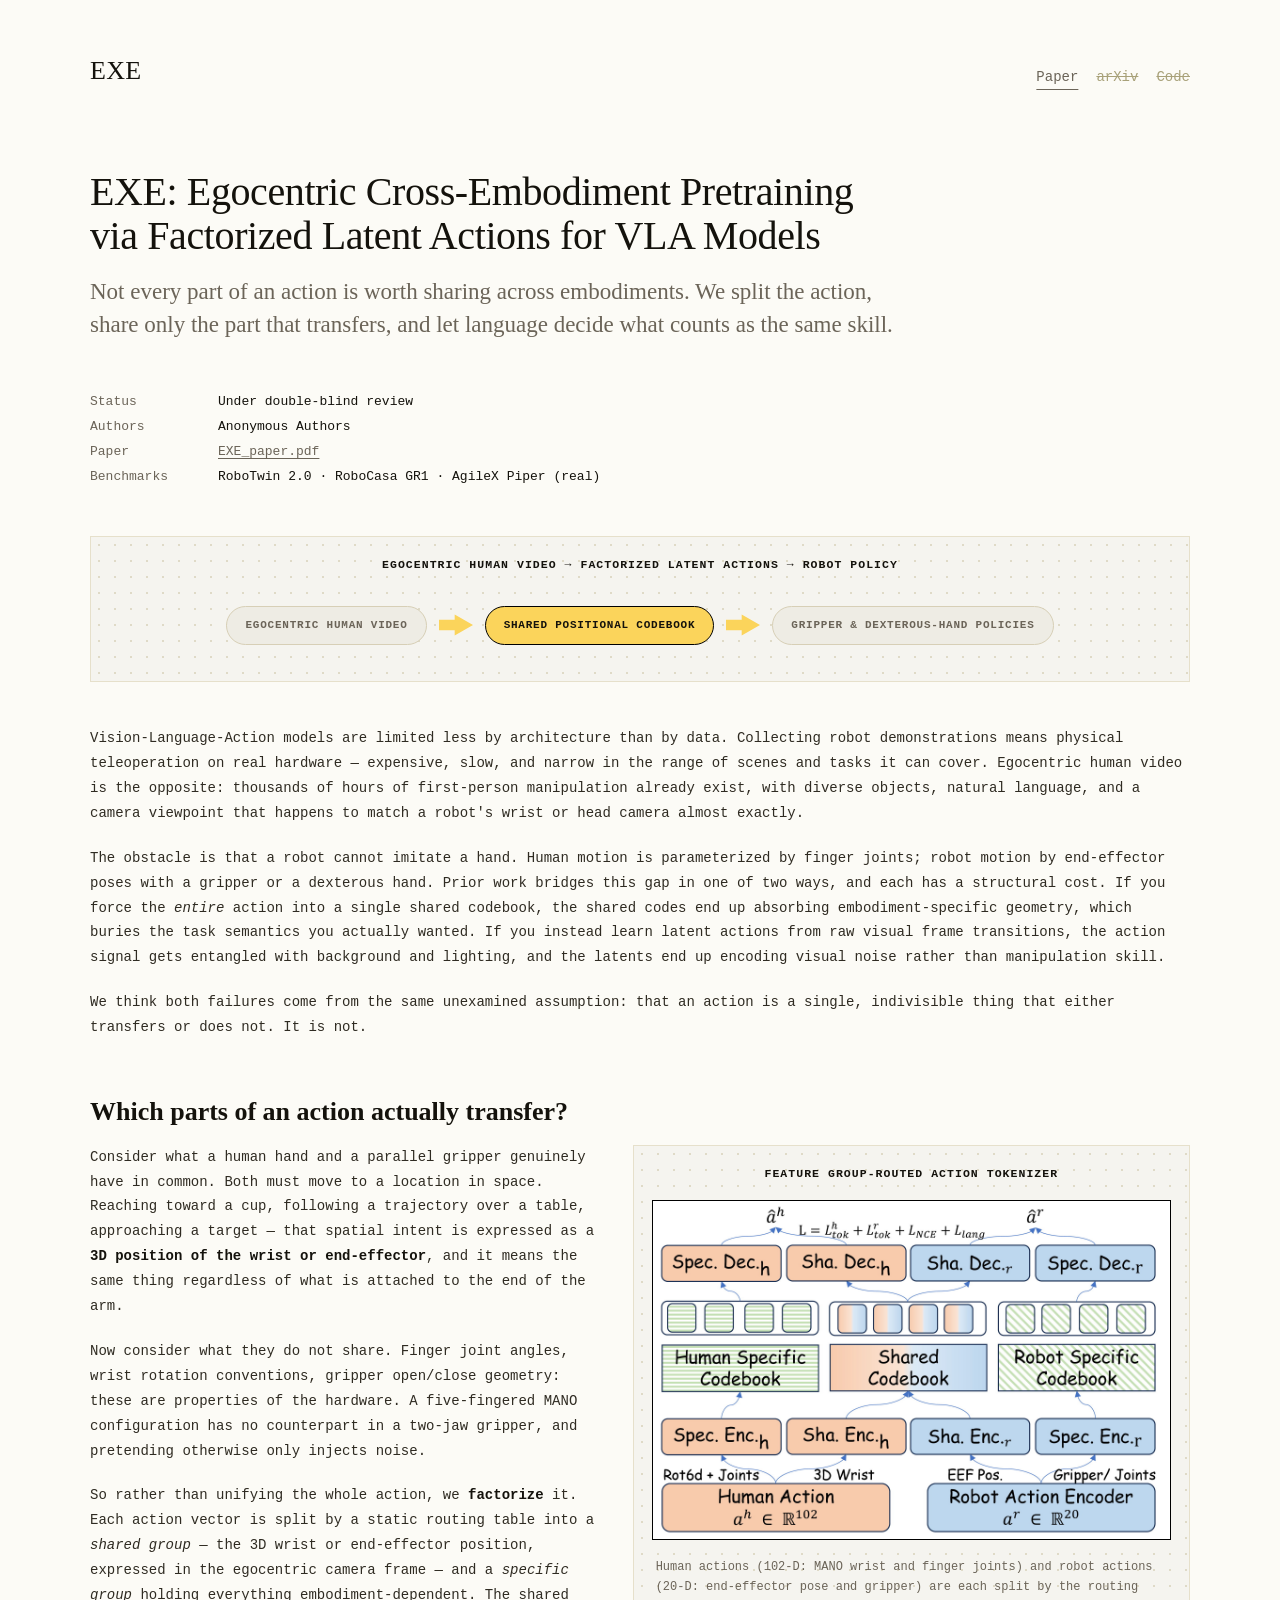
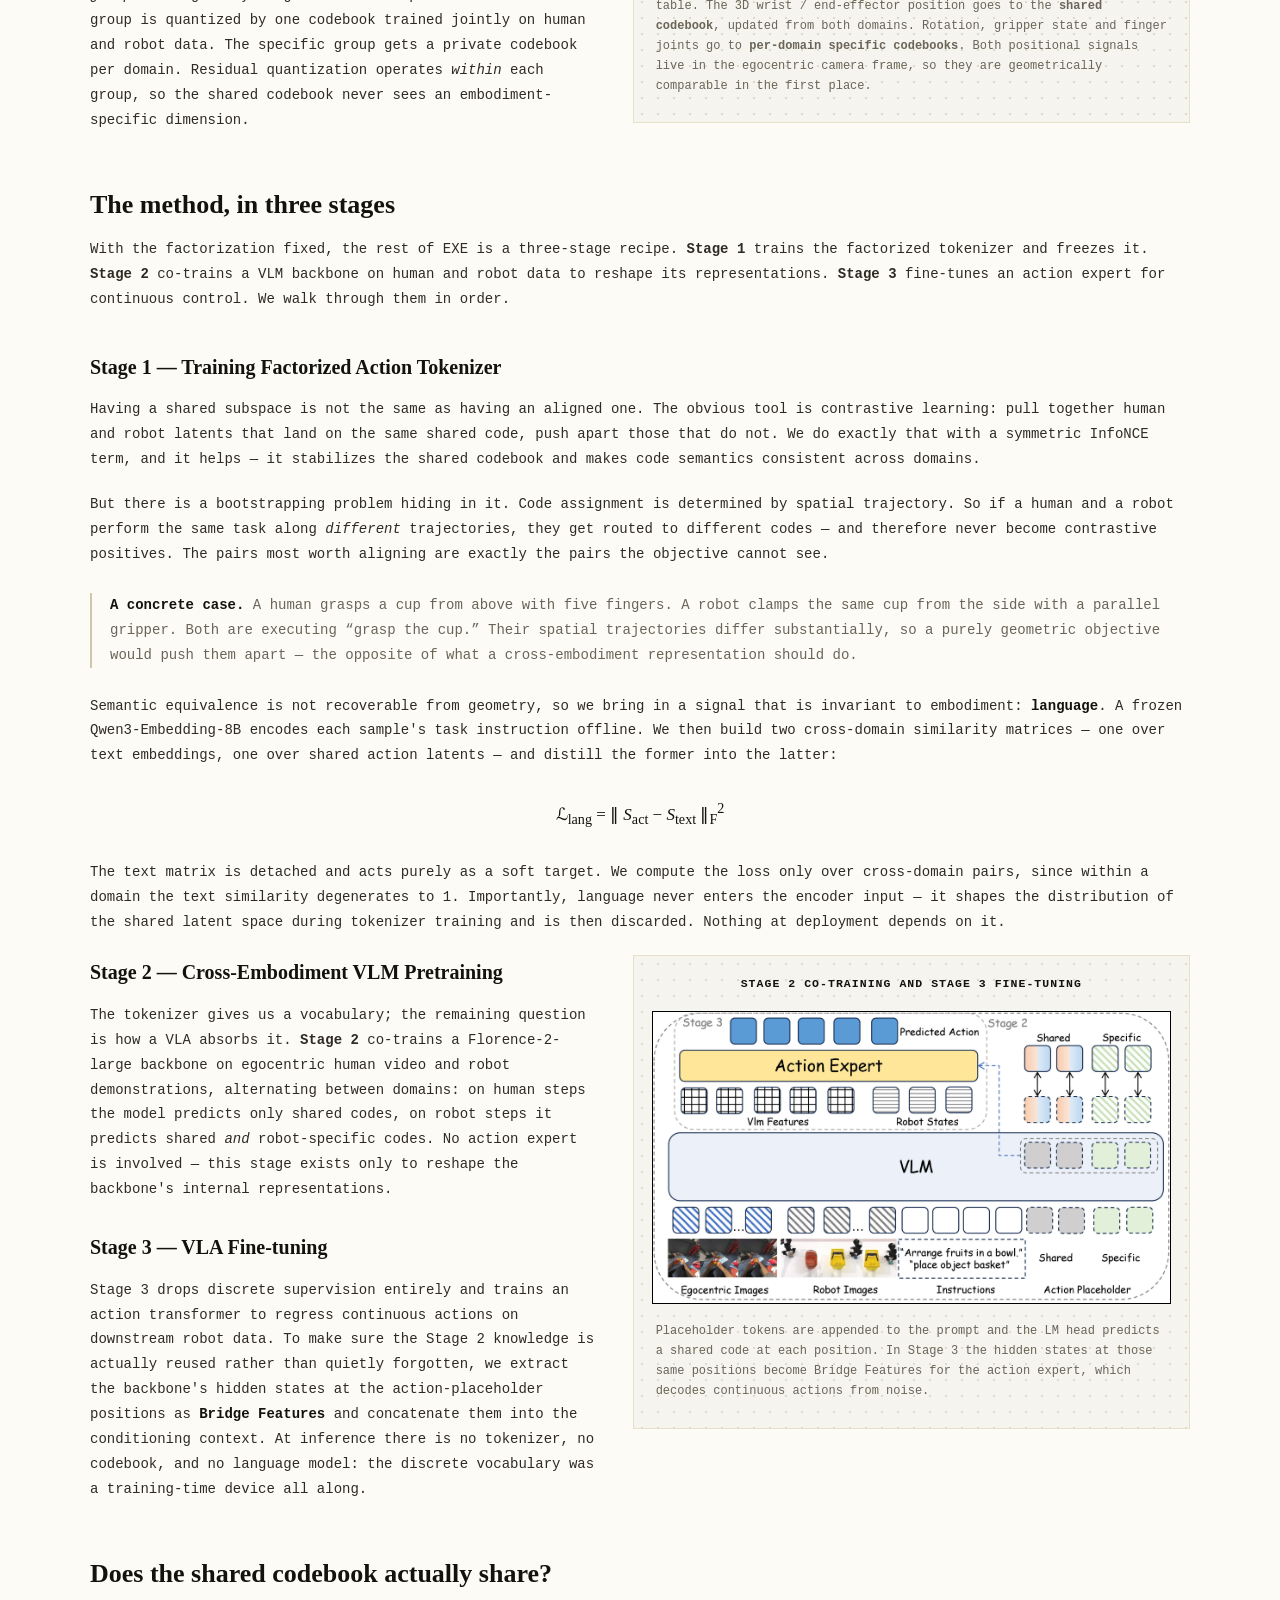
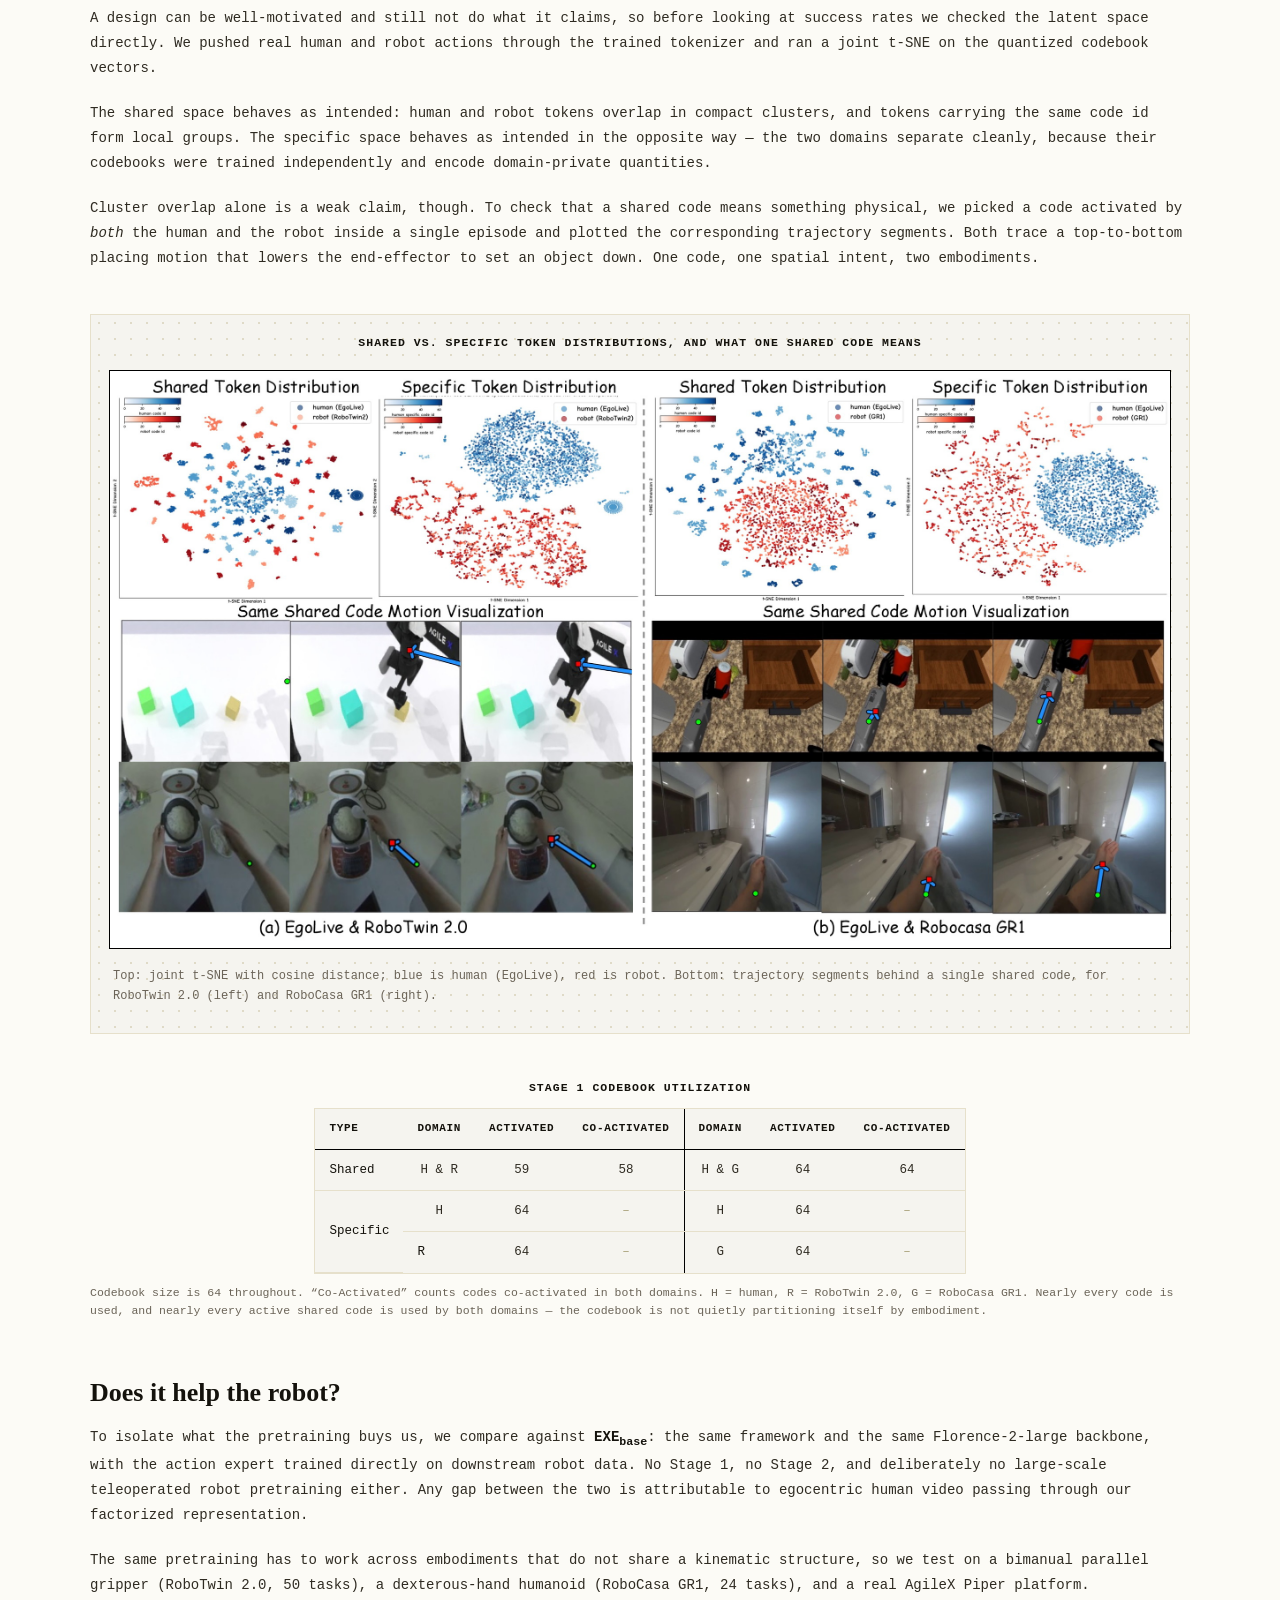
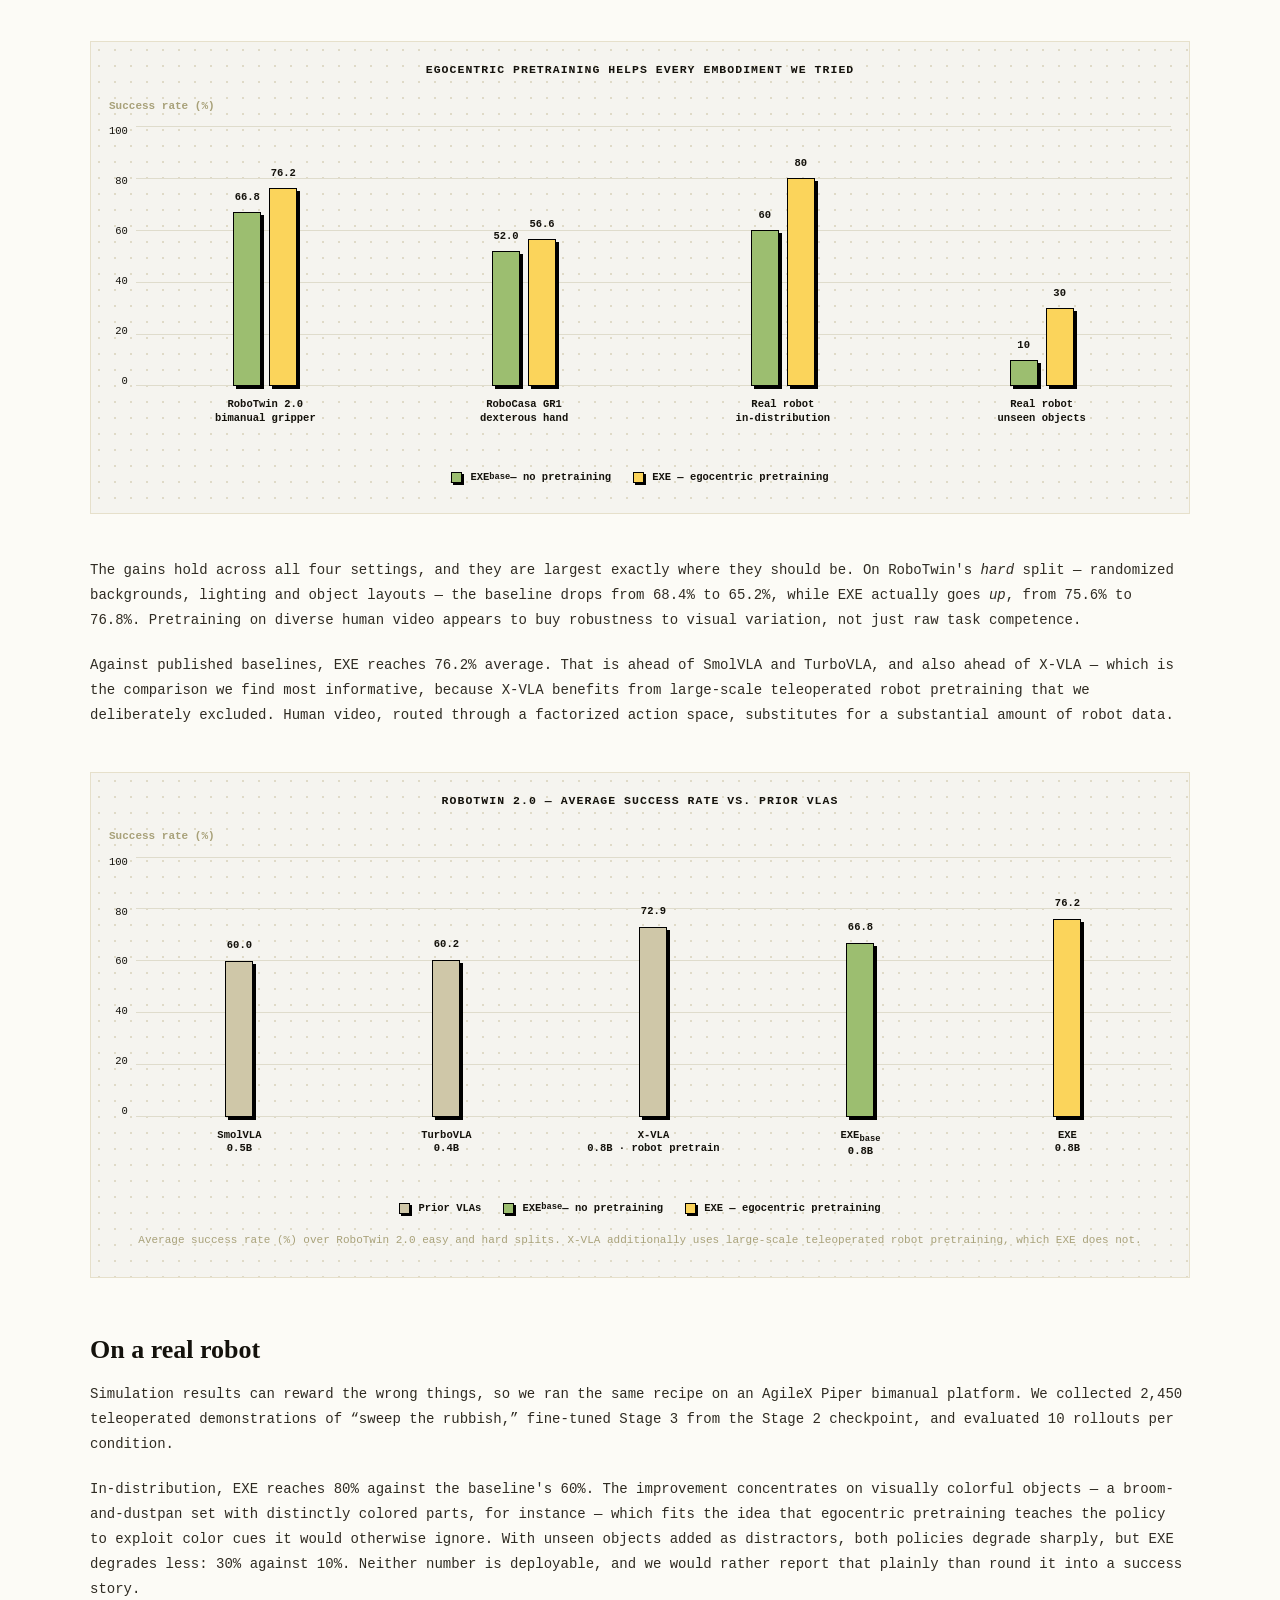
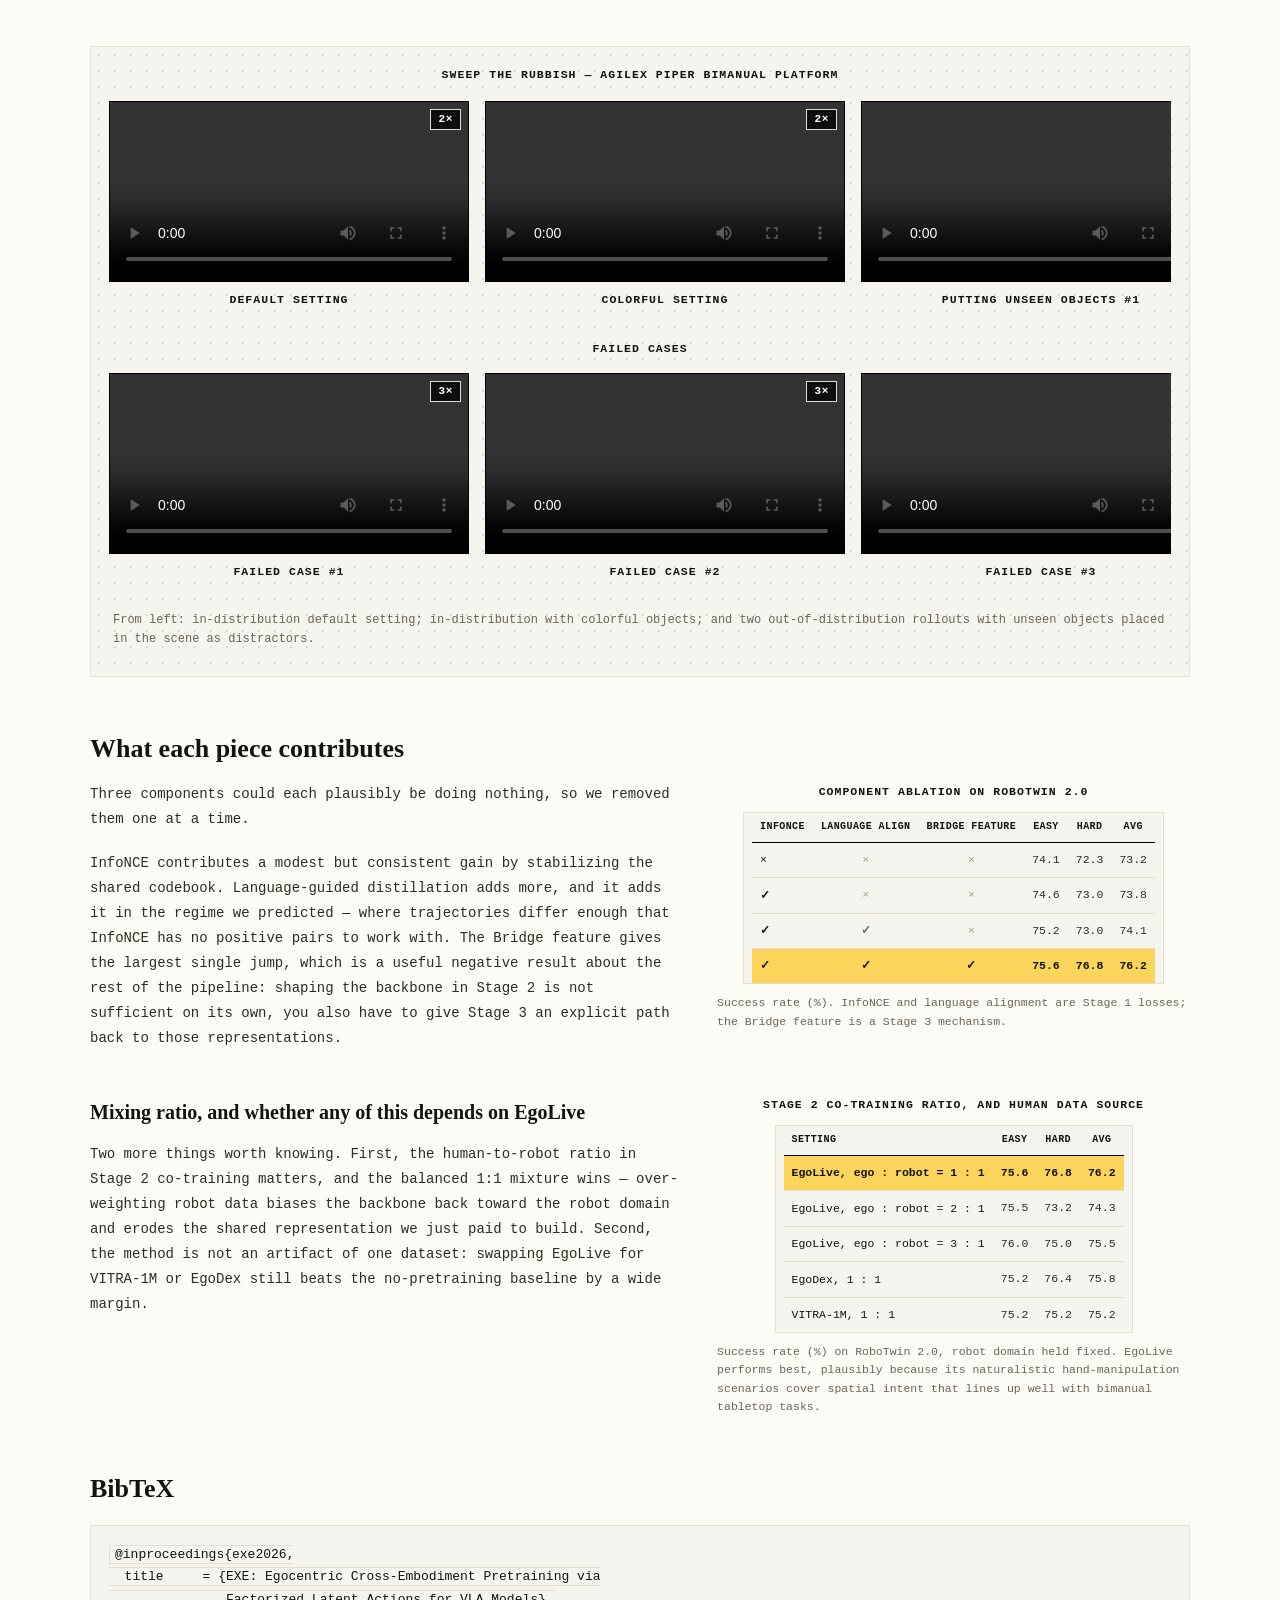
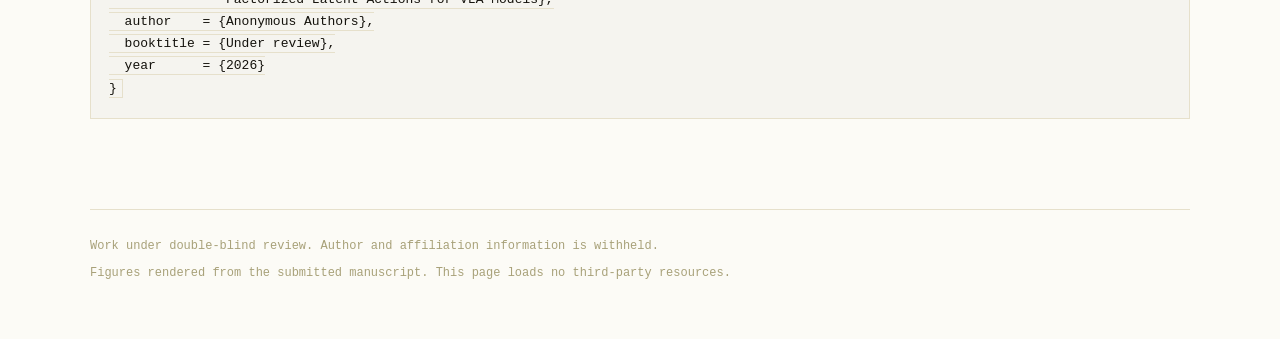
==== commit 8925749e: "Add real-robot videos and restructure method section Real-world results: - Replace the static real_w" ====
--- a/index.html
+++ b/index.html
@@ -29,7 +29,7 @@
 
 <!-- ======================== headline ======================== -->
 <div class="headline">
-  <h1>Factorizing Latent Actions for Human&#8209;to&#8209;Robot Transfer</h1>
+  <h1>EXE: Egocentric Cross&#8209;Embodiment Pretraining via Factorized Latent Actions for VLA Models</h1>
   <p class="deck">
     Not every part of an action is worth sharing across embodiments. We split the action, share only the
     part that transfers, and let language decide what counts as the same skill.
@@ -91,28 +91,30 @@
     <a class="anchor" href="#what-transfers" aria-hidden="true">#</a>
     Which parts of an action actually transfer?
   </h2>
-  <p>
-    Consider what a human hand and a parallel gripper genuinely have in common. Both must move to a location
-    in space. Reaching toward a cup, following a trajectory over a table, approaching a target &mdash; that
-    spatial intent is expressed as a <strong>3D position of the wrist or end-effector</strong>, and it means
-    the same thing regardless of what is attached to the end of the arm.
-  </p>
-  <p>
-    Now consider what they do not share. Finger joint angles, wrist rotation conventions, gripper open/close
-    geometry: these are properties of the hardware. A five-fingered MANO configuration has no counterpart in
-    a two-jaw gripper, and pretending otherwise only injects noise.
-  </p>
-  <p>
-    So rather than unifying the whole action, we <strong>factorize</strong> it. Each action vector is split by
-    a static routing table into a <i>shared group</i> &mdash; the 3D wrist or end-effector position, expressed
-    in the egocentric camera frame &mdash; and a <i>specific group</i> holding everything embodiment-dependent.
-    The shared group is quantized by one codebook trained jointly on human and robot data. The specific group
-    gets a private codebook per domain. Residual quantization operates <i>within</i> each group, so the shared
-    codebook never sees an embodiment-specific dimension.
-  </p>
-</div>
-
-<div class="wide">
+</div>
+
+<div class="wide split">
+  <div class="split-text">
+    <p>
+      Consider what a human hand and a parallel gripper genuinely have in common. Both must move to a location
+      in space. Reaching toward a cup, following a trajectory over a table, approaching a target &mdash; that
+      spatial intent is expressed as a <strong>3D position of the wrist or end-effector</strong>, and it means
+      the same thing regardless of what is attached to the end of the arm.
+    </p>
+    <p>
+      Now consider what they do not share. Finger joint angles, wrist rotation conventions, gripper open/close
+      geometry: these are properties of the hardware. A five-fingered MANO configuration has no counterpart in
+      a two-jaw gripper, and pretending otherwise only injects noise.
+    </p>
+    <p>
+      So rather than unifying the whole action, we <strong>factorize</strong> it. Each action vector is split by
+      a static routing table into a <i>shared group</i> &mdash; the 3D wrist or end-effector position, expressed
+      in the egocentric camera frame &mdash; and a <i>specific group</i> holding everything embodiment-dependent.
+      The shared group is quantized by one codebook trained jointly on human and robot data. The specific group
+      gets a private codebook per domain. Residual quantization operates <i>within</i> each group, so the shared
+      codebook never sees an embodiment-specific dimension.
+    </p>
+  </div>
   <div class="panel">
     <div class="dots"></div>
     <div class="inner">
@@ -131,12 +133,20 @@
   </div>
 </div>
 
-<!-- ======================== language alignment ======================== -->
-<div class="prose">
-  <h2 id="language">
-    <a class="anchor" href="#language" aria-hidden="true">#</a>
-    Why contrastive alignment alone is not enough
+<!-- ======================== method: three stages ======================== -->
+<div class="prose">
+  <h2 id="method">
+    <a class="anchor" href="#method" aria-hidden="true">#</a>
+    The method, in three stages
   </h2>
+  <p>
+    With the factorization fixed, the rest of EXE is a three-stage recipe. <b>Stage 1</b> trains the
+    factorized tokenizer and freezes it. <b>Stage 2</b> co-trains a VLM backbone on human and robot data to
+    reshape its representations. <b>Stage 3</b> fine-tunes an action expert for continuous control. We walk
+    through them in order.
+  </p>
+
+  <h3 id="stage1">Stage 1 &mdash; Training Factorized Action Tokenizer</h3>
   <p>
     Having a shared subspace is not the same as having an aligned one. The obvious tool is contrastive
     learning: pull together human and robot latents that land on the same shared code, push apart those that
@@ -172,29 +182,28 @@
     encoder input &mdash; it shapes the distribution of the shared latent space during tokenizer training and is
     then discarded. Nothing at deployment depends on it.
   </p>
-
-  <h2 id="pipeline">
-    <a class="anchor" href="#pipeline" aria-hidden="true">#</a>
-    From discrete codes back to continuous control
-  </h2>
-  <p>
-    The tokenizer gives us a vocabulary; the remaining question is how a VLA absorbs it. We use three stages.
-    Stage 1 trains the factorized tokenizer, then freezes it. Stage 2 co-trains a Florence-2-large backbone on
-    egocentric human video and robot demonstrations, alternating between domains: on human steps the model
-    predicts only shared codes, on robot steps it predicts shared <i>and</i> robot-specific codes. No action
-    expert is involved &mdash; this stage exists only to reshape the backbone's internal representations.
-  </p>
-  <p>
-    Stage 3 drops discrete supervision entirely and trains an action transformer to regress continuous
-    actions on downstream robot data. To make sure the Stage 2 knowledge is actually reused rather than
-    quietly forgotten, we extract the backbone's hidden states at the action-placeholder positions as
-    <strong>Bridge Features</strong> and concatenate them into the conditioning context. At inference there is
-    no tokenizer, no codebook, and no language model: the discrete vocabulary was a training-time device all
-    along.
-  </p>
-</div>
-
-<div class="wide">
+</div>
+
+<div class="wide split">
+  <div class="split-text">
+    <h3 id="stage2">Stage 2 &mdash; Cross-Embodiment VLM Pretraining</h3>
+    <p>
+      The tokenizer gives us a vocabulary; the remaining question is how a VLA absorbs it. <b>Stage 2</b>
+      co-trains a Florence-2-large backbone on egocentric human video and robot demonstrations, alternating
+      between domains: on human steps the model predicts only shared codes, on robot steps it predicts shared
+      <i>and</i> robot-specific codes. No action expert is involved &mdash; this stage exists only to reshape
+      the backbone's internal representations.
+    </p>
+    <h3 id="stage3">Stage 3 &mdash; VLA Fine-tuning</h3>
+    <p>
+      Stage 3 drops discrete supervision entirely and trains an action transformer to regress continuous
+      actions on downstream robot data. To make sure the Stage 2 knowledge is actually reused rather than
+      quietly forgotten, we extract the backbone's hidden states at the action-placeholder positions as
+      <strong>Bridge Features</strong> and concatenate them into the conditioning context. At inference there is
+      no tokenizer, no codebook, and no language model: the discrete vocabulary was a training-time device all
+      along.
+    </p>
+  </div>
   <div class="panel">
     <div class="dots"></div>
     <div class="inner">
@@ -253,37 +262,36 @@
 </div>
 
 <div class="prose">
-  <p class="tbl-title">Stage 1 codebook utilization</p>
-  <div class="tbl-wrap">
+  <p class="tbl-title tbl-title-center">Stage 1 codebook utilization</p>
+  <div class="tbl-wrap tbl-auto">
     <table>
       <thead>
         <tr>
           <th>Type</th>
-          <th>Domain</th><th>Activated</th><th>Co</th>
-          <th>Domain</th><th>Activated</th><th>Co</th>
+          <th>Domain</th><th>Activated</th><th>Co-Activated</th>
+          <th class="divider">Domain</th><th>Activated</th><th>Co-Activated</th>
         </tr>
       </thead>
       <tbody>
-        <tr class="ours">
+        <tr>
           <td>Shared</td>
           <td>H &amp; R</td><td>59</td><td>58</td>
-          <td>H &amp; G</td><td>64</td><td>64</td>
+          <td class="divider">H &amp; G</td><td>64</td><td>64</td>
         </tr>
         <tr>
-          <td>Specific</td>
+          <td rowspan="2">Specific</td>
           <td>H</td><td>64</td><td class="dash">&ndash;</td>
-          <td>H</td><td>64</td><td class="dash">&ndash;</td>
+          <td class="divider">H</td><td>64</td><td class="dash">&ndash;</td>
         </tr>
         <tr>
-          <td></td>
           <td>R</td><td>64</td><td class="dash">&ndash;</td>
-          <td>G</td><td>64</td><td class="dash">&ndash;</td>
+          <td class="divider">G</td><td>64</td><td class="dash">&ndash;</td>
         </tr>
       </tbody>
     </table>
   </div>
   <p class="tbl-note">
-    Codebook size is 64 throughout. &ldquo;Co&rdquo; counts codes co-activated in both domains.
+    Codebook size is 64 throughout. &ldquo;Co-Activated&rdquo; counts codes co-activated in both domains.
     H = human, R = RoboTwin 2.0, G = RoboCasa GR1. Nearly every code is used, and nearly every active shared
     code is used by both domains &mdash; the codebook is not quietly partitioning itself by embodiment.
   </p>
@@ -362,11 +370,20 @@
   </p>
 </div>
 
+<div class="prose">
+  <p>
+    Against published baselines, EXE reaches 76.2% average. That is ahead of SmolVLA and TurboVLA, and also
+    ahead of X-VLA &mdash; which is the comparison we find most informative, because X-VLA benefits from
+    large-scale teleoperated robot pretraining that we deliberately excluded. Human video, routed through a
+    factorized action space, substitutes for a substantial amount of robot data.
+  </p>
+</div>
+
 <div class="wide">
   <div class="panel">
     <div class="dots"></div>
     <div class="inner">
-      <div class="panel-title">RoboTwin 2.0: easy and hard splits</div>
+      <div class="panel-title">RoboTwin 2.0 &mdash; average success rate vs. prior VLAs</div>
       <div class="chart chart-pad">
         <div class="ylab">Success rate (%)</div>
         <div class="ticks">
@@ -376,59 +393,42 @@
           <div class="gridlines"><i></i><i></i><i></i><i></i><i></i><i></i></div>
           <div class="groups">
             <div class="group">
-              <div class="bar base" style="height:178px"><span class="v">68.4</span></div>
-              <div class="bar ours" style="height:197px"><span class="v">75.6</span></div>
-              <div class="xlab">Easy<br>fixed scenes</div>
-            </div>
-            <div class="group">
-              <div class="bar base" style="height:170px"><span class="v">65.2</span></div>
-              <div class="bar ours" style="height:200px"><span class="v">76.8</span></div>
-              <div class="xlab">Hard<br>randomized</div>
+              <div class="bar other" style="height:156px"><span class="v">60.0</span></div>
+              <div class="xlab">SmolVLA<br>0.5B</div>
+            </div>
+            <div class="group">
+              <div class="bar other" style="height:157px"><span class="v">60.2</span></div>
+              <div class="xlab">TurboVLA<br>0.4B</div>
+            </div>
+            <div class="group">
+              <div class="bar other" style="height:190px"><span class="v">72.9</span></div>
+              <div class="xlab">X-VLA<br>0.8B &middot; robot pretrain</div>
             </div>
             <div class="group">
               <div class="bar base" style="height:174px"><span class="v">66.8</span></div>
+              <div class="xlab">EXE<sub>base</sub><br>0.8B</div>
+            </div>
+            <div class="group">
               <div class="bar ours" style="height:198px"><span class="v">76.2</span></div>
-              <div class="xlab">Average</div>
+              <div class="xlab">EXE<br>0.8B</div>
             </div>
           </div>
         </div>
       </div>
       <div class="legend">
-        <div class="key"><span class="sw base"></span>EXE<sub>base</sub></div>
-        <div class="key"><span class="sw ours"></span>EXE</div>
-      </div>
-      <div class="axis-note">50 tasks, 50 episodes per task per split.</div>
-    </div>
-  </div>
-</div>
-
-<div class="prose">
-  <p>
-    Against published baselines, EXE reaches 76.2% average. That is ahead of SmolVLA and TurboVLA, and also
-    ahead of X-VLA &mdash; which is the comparison we find most informative, because X-VLA benefits from
-    large-scale teleoperated robot pretraining that we deliberately excluded. Human video, routed through a
-    factorized action space, substitutes for a substantial amount of robot data.
-  </p>
-
-  <p class="tbl-title">RoboTwin 2.0 &mdash; comparison with prior VLAs</p>
-  <div class="tbl-wrap">
-    <table>
-      <thead>
-        <tr><th>Model</th><th>Params</th><th>Robot pretrain</th><th>Easy</th><th>Hard</th><th>AVG</th></tr>
-      </thead>
-      <tbody>
-        <tr><td>SmolVLA</td><td>0.5B</td><td><span class="cross">no</span></td><td>59.2</td><td>60.8</td><td>60.0</td></tr>
-        <tr><td>TurboVLA</td><td>0.4B</td><td><span class="cross">no</span></td><td class="dash">&ndash;</td><td class="dash">&ndash;</td><td>60.2</td></tr>
-        <tr><td>X-VLA</td><td>0.8B</td><td><span class="tick">yes</span></td><td>72.9</td><td>72.8</td><td>72.9</td></tr>
-        <tr><td>EXE<sub>base</sub></td><td>0.8B</td><td><span class="cross">no</span></td><td>68.4</td><td>65.2</td><td>66.8</td></tr>
-        <tr class="ours"><td>EXE</td><td>0.8B</td><td><span class="cross">no</span></td><td>75.6</td><td>76.8</td><td>76.2</td></tr>
-      </tbody>
-    </table>
-  </div>
-  <p class="tbl-note">
-    Success rate (%). &ldquo;Robot pretrain&rdquo; means pretraining on large-scale teleoperated robot data,
-    which EXE does not use.
-  </p>
+        <div class="key"><span class="sw other"></span>Prior VLAs</div>
+        <div class="key"><span class="sw base"></span>EXE<sub>base</sub> &mdash; no pretraining</div>
+        <div class="key"><span class="sw ours"></span>EXE &mdash; egocentric pretraining</div>
+      </div>
+      <div class="axis-note">
+        Average success rate (%) over RoboTwin 2.0 easy and hard splits. X-VLA additionally uses large-scale
+        teleoperated robot pretraining, which EXE does not.
+      </div>
+    </div>
+  </div>
+</div>
+
+<div class="prose">
 
   <h2 id="realworld">
     <a class="anchor" href="#realworld" aria-hidden="true">#</a>
@@ -453,14 +453,72 @@
   <div class="panel">
     <div class="dots"></div>
     <div class="inner">
-      <div class="panel-title">Sweep the rubbish &mdash; AgileX Piper bimanual platform</div>
-      <a href="static/images/real_world.png" target="_blank" rel="noopener">
-        <img src="static/images/real_world.jpg" alt="Real-world rollouts under default, colorful, and unseen-object settings.">
-      </a>
+      <div class="panel-title">Sweep the Rubbish &mdash; AgileX Piper bimanual platform</div>
+      <div class="vid-grid">
+        <figure class="vid">
+          <div class="vid-frame">
+            <video src="static/videos/sweep-default.mp4" controls playsinline preload="metadata"></video>
+            <span class="speed-badge">2&times;</span>
+          </div>
+          <figcaption>Default Setting</figcaption>
+        </figure>
+        <figure class="vid">
+          <div class="vid-frame">
+            <video src="static/videos/sweep-colorful.mp4" controls playsinline preload="metadata"></video>
+            <span class="speed-badge">2&times;</span>
+          </div>
+          <figcaption>Colorful Setting</figcaption>
+        </figure>
+        <figure class="vid">
+          <div class="vid-frame">
+            <video src="static/videos/sweep-unseen.mp4" controls playsinline preload="metadata"></video>
+            <span class="speed-badge">2&times;</span>
+          </div>
+          <figcaption>Putting Unseen Objects #1</figcaption>
+        </figure>
+        <figure class="vid">
+          <div class="vid-frame">
+            <video src="static/videos/sweep-unseen2.mp4" controls playsinline preload="metadata"></video>
+            <span class="speed-badge">2&times;</span>
+          </div>
+          <figcaption>Putting Unseen Objects #2</figcaption>
+        </figure>
+      </div>
+      <div class="vid-subtitle">Failed cases</div>
+      <div class="vid-grid" data-rate="3">
+        <figure class="vid">
+          <div class="vid-frame">
+            <video src="static/videos/failed-1.mp4" controls playsinline preload="metadata"></video>
+            <span class="speed-badge">3&times;</span>
+          </div>
+          <figcaption>Failed Case #1</figcaption>
+        </figure>
+        <figure class="vid">
+          <div class="vid-frame">
+            <video src="static/videos/failed-2.mp4" controls playsinline preload="metadata"></video>
+            <span class="speed-badge">3&times;</span>
+          </div>
+          <figcaption>Failed Case #2</figcaption>
+        </figure>
+        <figure class="vid">
+          <div class="vid-frame">
+            <video src="static/videos/failed-3.mp4" controls playsinline preload="metadata"></video>
+            <span class="speed-badge">3&times;</span>
+          </div>
+          <figcaption>Failed Case #3</figcaption>
+        </figure>
+        <figure class="vid">
+          <div class="vid-frame">
+            <video src="static/videos/failed-4.mp4" controls playsinline preload="metadata"></video>
+            <span class="speed-badge">3&times;</span>
+          </div>
+          <figcaption>Failed Case #4</figcaption>
+        </figure>
+      </div>
     </div>
     <div class="panel-note">
-      Top: in-distribution, default setting. Middle: in-distribution with colorful objects. Bottom:
-      out-of-distribution, unseen objects placed in the scene as distractors.
+      From left: in-distribution default setting; in-distribution with colorful objects; and two
+      out-of-distribution rollouts with unseen objects placed in the scene as distractors.
     </div>
   </div>
 </div>
@@ -471,93 +529,78 @@
     <a class="anchor" href="#ablations" aria-hidden="true">#</a>
     What each piece contributes
   </h2>
-  <p>
-    Three components could each plausibly be doing nothing, so we removed them one at a time.
-  </p>
-
-  <p class="tbl-title">Component ablation on RoboTwin 2.0</p>
-  <div class="tbl-wrap">
-    <table>
-      <thead>
-        <tr><th>InfoNCE</th><th>Language align</th><th>Bridge feature</th><th>Easy</th><th>Hard</th><th>AVG</th></tr>
-      </thead>
-      <tbody>
-        <tr><td class="cross">no</td><td class="cross">no</td><td class="cross">no</td><td>74.1</td><td>72.3</td><td>73.2</td></tr>
-        <tr><td class="tick">yes</td><td class="cross">no</td><td class="cross">no</td><td>74.6</td><td>73.0</td><td>73.8</td></tr>
-        <tr><td class="tick">yes</td><td class="tick">yes</td><td class="cross">no</td><td>75.2</td><td>73.0</td><td>74.1</td></tr>
-        <tr class="ours"><td class="tick">yes</td><td class="tick">yes</td><td class="tick">yes</td><td>75.6</td><td>76.8</td><td>76.2</td></tr>
-      </tbody>
-    </table>
-  </div>
-  <p class="tbl-note">
-    Success rate (%). InfoNCE and language alignment are Stage 1 losses; the Bridge feature is a Stage 3
-    mechanism.
-  </p>
-  <p>
-    InfoNCE contributes a modest but consistent gain by stabilizing the shared codebook. Language-guided
-    distillation adds more, and it adds it in the regime we predicted &mdash; where trajectories differ enough
-    that InfoNCE has no positive pairs to work with. The Bridge feature gives the largest single jump, which
-    is a useful negative result about the rest of the pipeline: shaping the backbone in Stage 2 is not
-    sufficient on its own, you also have to give Stage 3 an explicit path back to those representations.
-  </p>
-
-  <h3>Mixing ratio, and whether any of this depends on EgoLive</h3>
-  <p>
-    Two more things worth knowing. First, the human-to-robot ratio in Stage 2 co-training matters, and the
-    balanced 1:1 mixture wins &mdash; over-weighting robot data biases the backbone back toward the robot domain
-    and erodes the shared representation we just paid to build. Second, the method is not an artifact of one
-    dataset: swapping EgoLive for VITRA-1M or EgoDex still beats the no-pretraining baseline by a wide margin.
-  </p>
-
-  <p class="tbl-title">Stage 2 co-training ratio, and human data source</p>
-  <div class="tbl-wrap">
-    <table>
-      <thead>
-        <tr><th>Setting</th><th>Easy</th><th>Hard</th><th>AVG</th></tr>
-      </thead>
-      <tbody>
-        <tr class="ours"><td>EgoLive, ego : robot = 1 : 1</td><td>75.6</td><td>76.8</td><td>76.2</td></tr>
-        <tr><td>EgoLive, ego : robot = 2 : 1</td><td>75.5</td><td>73.2</td><td>74.3</td></tr>
-        <tr><td>EgoLive, ego : robot = 3 : 1</td><td>76.0</td><td>75.0</td><td>75.5</td></tr>
-        <tr><td>EgoDex, 1 : 1</td><td>75.2</td><td>76.4</td><td>75.8</td></tr>
-        <tr><td>VITRA-1M, 1 : 1</td><td>75.2</td><td>75.2</td><td>75.2</td></tr>
-      </tbody>
-    </table>
-  </div>
-  <p class="tbl-note">
-    Success rate (%) on RoboTwin 2.0, robot domain held fixed. EgoLive performs best, plausibly because its
-    naturalistic hand-manipulation scenarios cover spatial intent that lines up well with bimanual tabletop
-    tasks.
-  </p>
-
-  <h2 id="setup">
-    <a class="anchor" href="#setup" aria-hidden="true">#</a>
-    Setup
-  </h2>
-  <p>
-    Stage 1 runs 50k steps with a shared codebook of 64 entries, a specific codebook of 64 per domain, and a
-    quantization dimension of 32. Stages 2 and 3 are built on X-VLA with a Florence-2-large backbone: 30k
-    iterations of cross-entropy on shared action tokens, then 60k iterations of continuous regression with a
-    randomly initialized action expert. Everything uses batch size 32, learning rate 6e&minus;4, 20k warmup
-    steps, and behavior cloning with an &#8467;<sub>1</sub> loss, on 8&times; NVIDIA A800 GPUs.
-  </p>
-
-  <h2 id="takeaway">
-    <a class="anchor" href="#takeaway" aria-hidden="true">#</a>
-    Takeaway
-  </h2>
-  <p>
-    The useful idea here is small and, in hindsight, obvious: decide what to share by <i>semantic role</i>
-    rather than by residual level or by hoping a single codebook sorts it out. Position transfers across
-    embodiments; kinematics does not. Once the action is split that way, a shared vocabulary can be aligned
-    with language rather than geometry alone, and the same pretraining pays off on a parallel gripper and a
-    dexterous hand without any retargeting or paired demonstrations.
-  </p>
-  <p>
-    What we have not shown is scale. Our Stage 2 deliberately excludes large-scale robot data in order to
-    isolate the effect of human video, which makes the comparison clean but leaves open how factorized latent
-    actions interact with a genuinely large pretraining mixture. That is the experiment we want to run next.
-  </p>
+</div>
+
+<div class="wide split split-tbl">
+  <div class="split-text">
+    <p>
+      Three components could each plausibly be doing nothing, so we removed them one at a time.
+    </p>
+    <p>
+      InfoNCE contributes a modest but consistent gain by stabilizing the shared codebook. Language-guided
+      distillation adds more, and it adds it in the regime we predicted &mdash; where trajectories differ enough
+      that InfoNCE has no positive pairs to work with. The Bridge feature gives the largest single jump, which
+      is a useful negative result about the rest of the pipeline: shaping the backbone in Stage 2 is not
+      sufficient on its own, you also have to give Stage 3 an explicit path back to those representations.
+    </p>
+  </div>
+  <div class="split-fig">
+    <p class="tbl-title tbl-title-center">Component ablation on RoboTwin 2.0</p>
+    <div class="tbl-wrap tbl-auto">
+      <table>
+        <thead>
+          <tr><th>InfoNCE</th><th>Language align</th><th>Bridge feature</th><th>Easy</th><th>Hard</th><th>AVG</th></tr>
+        </thead>
+        <tbody>
+          <tr><td class="cross">&times;</td><td class="cross">&times;</td><td class="cross">&times;</td><td>74.1</td><td>72.3</td><td>73.2</td></tr>
+          <tr><td class="tick">&check;</td><td class="cross">&times;</td><td class="cross">&times;</td><td>74.6</td><td>73.0</td><td>73.8</td></tr>
+          <tr><td class="tick">&check;</td><td class="tick">&check;</td><td class="cross">&times;</td><td>75.2</td><td>73.0</td><td>74.1</td></tr>
+          <tr class="ours"><td class="tick">&check;</td><td class="tick">&check;</td><td class="tick">&check;</td><td>75.6</td><td>76.8</td><td>76.2</td></tr>
+        </tbody>
+      </table>
+    </div>
+    <p class="tbl-note">
+      Success rate (%). InfoNCE and language alignment are Stage 1 losses; the Bridge feature is a Stage 3
+      mechanism.
+    </p>
+  </div>
+</div>
+
+<div class="wide split split-tbl">
+  <div class="split-text">
+    <h3>Mixing ratio, and whether any of this depends on EgoLive</h3>
+    <p>
+      Two more things worth knowing. First, the human-to-robot ratio in Stage 2 co-training matters, and the
+      balanced 1:1 mixture wins &mdash; over-weighting robot data biases the backbone back toward the robot domain
+      and erodes the shared representation we just paid to build. Second, the method is not an artifact of one
+      dataset: swapping EgoLive for VITRA-1M or EgoDex still beats the no-pretraining baseline by a wide margin.
+    </p>
+  </div>
+  <div class="split-fig">
+    <p class="tbl-title tbl-title-center">Stage 2 co-training ratio, and human data source</p>
+    <div class="tbl-wrap tbl-auto">
+      <table>
+        <thead>
+          <tr><th>Setting</th><th>Easy</th><th>Hard</th><th>AVG</th></tr>
+        </thead>
+        <tbody>
+          <tr class="ours"><td>EgoLive, ego : robot = 1 : 1</td><td>75.6</td><td>76.8</td><td>76.2</td></tr>
+          <tr><td>EgoLive, ego : robot = 2 : 1</td><td>75.5</td><td>73.2</td><td>74.3</td></tr>
+          <tr><td>EgoLive, ego : robot = 3 : 1</td><td>76.0</td><td>75.0</td><td>75.5</td></tr>
+          <tr><td>EgoDex, 1 : 1</td><td>75.2</td><td>76.4</td><td>75.8</td></tr>
+          <tr><td>VITRA-1M, 1 : 1</td><td>75.2</td><td>75.2</td><td>75.2</td></tr>
+        </tbody>
+      </table>
+    </div>
+    <p class="tbl-note">
+      Success rate (%) on RoboTwin 2.0, robot domain held fixed. EgoLive performs best, plausibly because its
+      naturalistic hand-manipulation scenarios cover spatial intent that lines up well with bimanual tabletop
+      tasks.
+    </p>
+  </div>
+</div>
+
+<div class="prose">
 
   <h2 id="bibtex">
     <a class="anchor" href="#bibtex" aria-hidden="true">#</a>
@@ -577,5 +620,20 @@
   <p>Figures rendered from the submitted manuscript. This page loads no third-party resources.</p>
 </footer>
 
+<script>
+  document.querySelectorAll('.vid-grid').forEach(function (grid) {
+    var rate = parseFloat(grid.getAttribute('data-rate')) || 2;
+    grid.querySelectorAll('.vid-frame video').forEach(function (v) {
+      var setRate = function () { v.playbackRate = rate; };
+      setRate();
+      v.addEventListener('loadedmetadata', setRate);
+      v.addEventListener('play', setRate);
+      v.addEventListener('ratechange', function () {
+        if (v.playbackRate !== rate) v.playbackRate = rate;
+      });
+    });
+  });
+</script>
+
 </body>
 </html>
--- a/static/css/index.css
+++ b/static/css/index.css
@@ -26,7 +26,7 @@
   --serif: "Iowan Old Style", "Palatino Linotype", Palatino, "Book Antiqua",
            Georgia, "Times New Roman", serif;
 
-  --prose: 768px;
+  --prose: 1100px;
   --wide: 1100px;
 }
 
@@ -48,6 +48,38 @@
 .prose { max-width: var(--prose); margin: 0 auto; }
 .wide  { max-width: var(--wide);  margin: 0 auto; }
 
+.split {
+  display: grid;
+  grid-template-columns: minmax(0, 1fr) minmax(0, 1.1fr);
+  gap: 36px;
+  align-items: start;
+}
+.split .panel { margin: 0; }
+.split-text > :first-child { margin-top: 0; }
+.split-text > :last-child { margin-bottom: 0; }
+.split-text h3 { margin-top: 28px; }
+.split-tbl { grid-template-columns: minmax(0, 1.25fr) minmax(0, 1fr); }
+.split-tbl + .split-tbl { margin-top: 44px; }
+.split-fig { min-width: 0; }
+.split-fig > :first-child { margin-top: 0; }
+.split-fig > :last-child { margin-bottom: 0; }
+.split-fig .tbl-title { margin-top: 0; }
+.split-fig .tbl-auto { max-width: 100%; width: fit-content; margin-left: auto; margin-right: auto; padding: 0 8px; }
+.split-fig table { font-size: 11.5px; }
+.split-fig thead th {
+  white-space: normal;
+  padding: 8px 8px;
+  font-size: 10px;
+  letter-spacing: .04em;
+  line-height: 1.25;
+}
+.split-fig tbody td { padding: 7px 8px; white-space: nowrap; }
+.split-fig tbody td:first-child { white-space: normal; line-height: 1.35; }
+@media (max-width: 860px) {
+  .split { grid-template-columns: 1fr; gap: 0; align-items: stretch; }
+  .split-tbl { grid-template-columns: 1fr; }
+}
+
 a { color: var(--link); text-decoration: underline; text-underline-offset: 3px; }
 a:hover { text-decoration-thickness: 2px; }
 
@@ -81,13 +113,13 @@
 /* --------------------------------- title --------------------------------- */
 
 .headline {
-  max-width: var(--prose);
+  max-width: var(--wide);
   margin: 0 auto;
 }
 h1 {
   font-family: var(--serif);
   font-weight: 400;
-  font-size: clamp(32px, 5.4vw, 56px);
+  font-size: clamp(26px, 4vw, 40px);
   line-height: 1.1;
   color: var(--ink);
   margin: 0 0 18px;
@@ -124,7 +156,7 @@
 p { margin: 0 0 20px; }
 h2 {
   font-family: var(--serif);
-  font-weight: 400;
+  font-weight: 700;
   font-size: 26px;
   line-height: 1.25;
   color: var(--ink);
@@ -133,7 +165,7 @@
 }
 h3 {
   font-family: var(--serif);
-  font-weight: 400;
+  font-weight: 700;
   font-size: 20px;
   color: var(--ink);
   margin: 38px 0 12px;
@@ -232,6 +264,59 @@
   border: 1px solid #000;
   background: #fff;
 }
+.vid-grid {
+  display: flex;
+  gap: 16px;
+  overflow-x: auto;
+  padding-bottom: 10px;
+  scroll-snap-type: x proximity;
+  -webkit-overflow-scrolling: touch;
+}
+.vid-subtitle {
+  font-size: 11.5px;
+  text-transform: uppercase;
+  letter-spacing: .09em;
+  color: var(--ink);
+  text-align: center;
+  font-weight: 700;
+  padding: 18px 0 14px;
+}
+.vid { margin: 0; flex: 0 0 auto; width: 360px; scroll-snap-align: start; }
+.vid-frame { position: relative; line-height: 0; }
+.vid-frame video {
+  display: block;
+  width: 100%;
+  height: auto;
+  border: 1px solid #000;
+  background: #000;
+}
+.speed-badge {
+  position: absolute;
+  top: 8px;
+  right: 8px;
+  z-index: 2;
+  font-size: 11px;
+  font-weight: 700;
+  letter-spacing: .06em;
+  line-height: 1;
+  color: #fff;
+  background: rgba(0, 0, 0, .72);
+  border: 1px solid rgba(255, 255, 255, .85);
+  padding: 4px 7px;
+  pointer-events: none;
+}
+.vid figcaption {
+  margin-top: 8px;
+  font-size: 11.5px;
+  text-transform: uppercase;
+  letter-spacing: .09em;
+  font-weight: 700;
+  color: var(--ink);
+  text-align: center;
+}
+@media (max-width: 640px) {
+  .vid { width: 280px; }
+}
 
 /* -------------------------------- pipeline -------------------------------- */
 
@@ -383,7 +468,14 @@
   color: var(--ink);
   margin: 44px 0 10px;
 }
+.tbl-title-center { text-align: center; }
 .tbl-wrap { overflow-x: auto; border: 1px solid var(--border); background: var(--panel); }
+.tbl-auto { width: auto; max-width: max-content; margin-left: auto; margin-right: auto; }
+.tbl-auto table { width: auto; margin: 0 auto; }
+.tbl-auto thead th.divider,
+.tbl-auto tbody td.divider { border-left: 1px solid #000; }
+.tbl-auto thead th,
+.tbl-auto tbody td { text-align: center; }
 table {
   width: 100%;
   border-collapse: collapse;
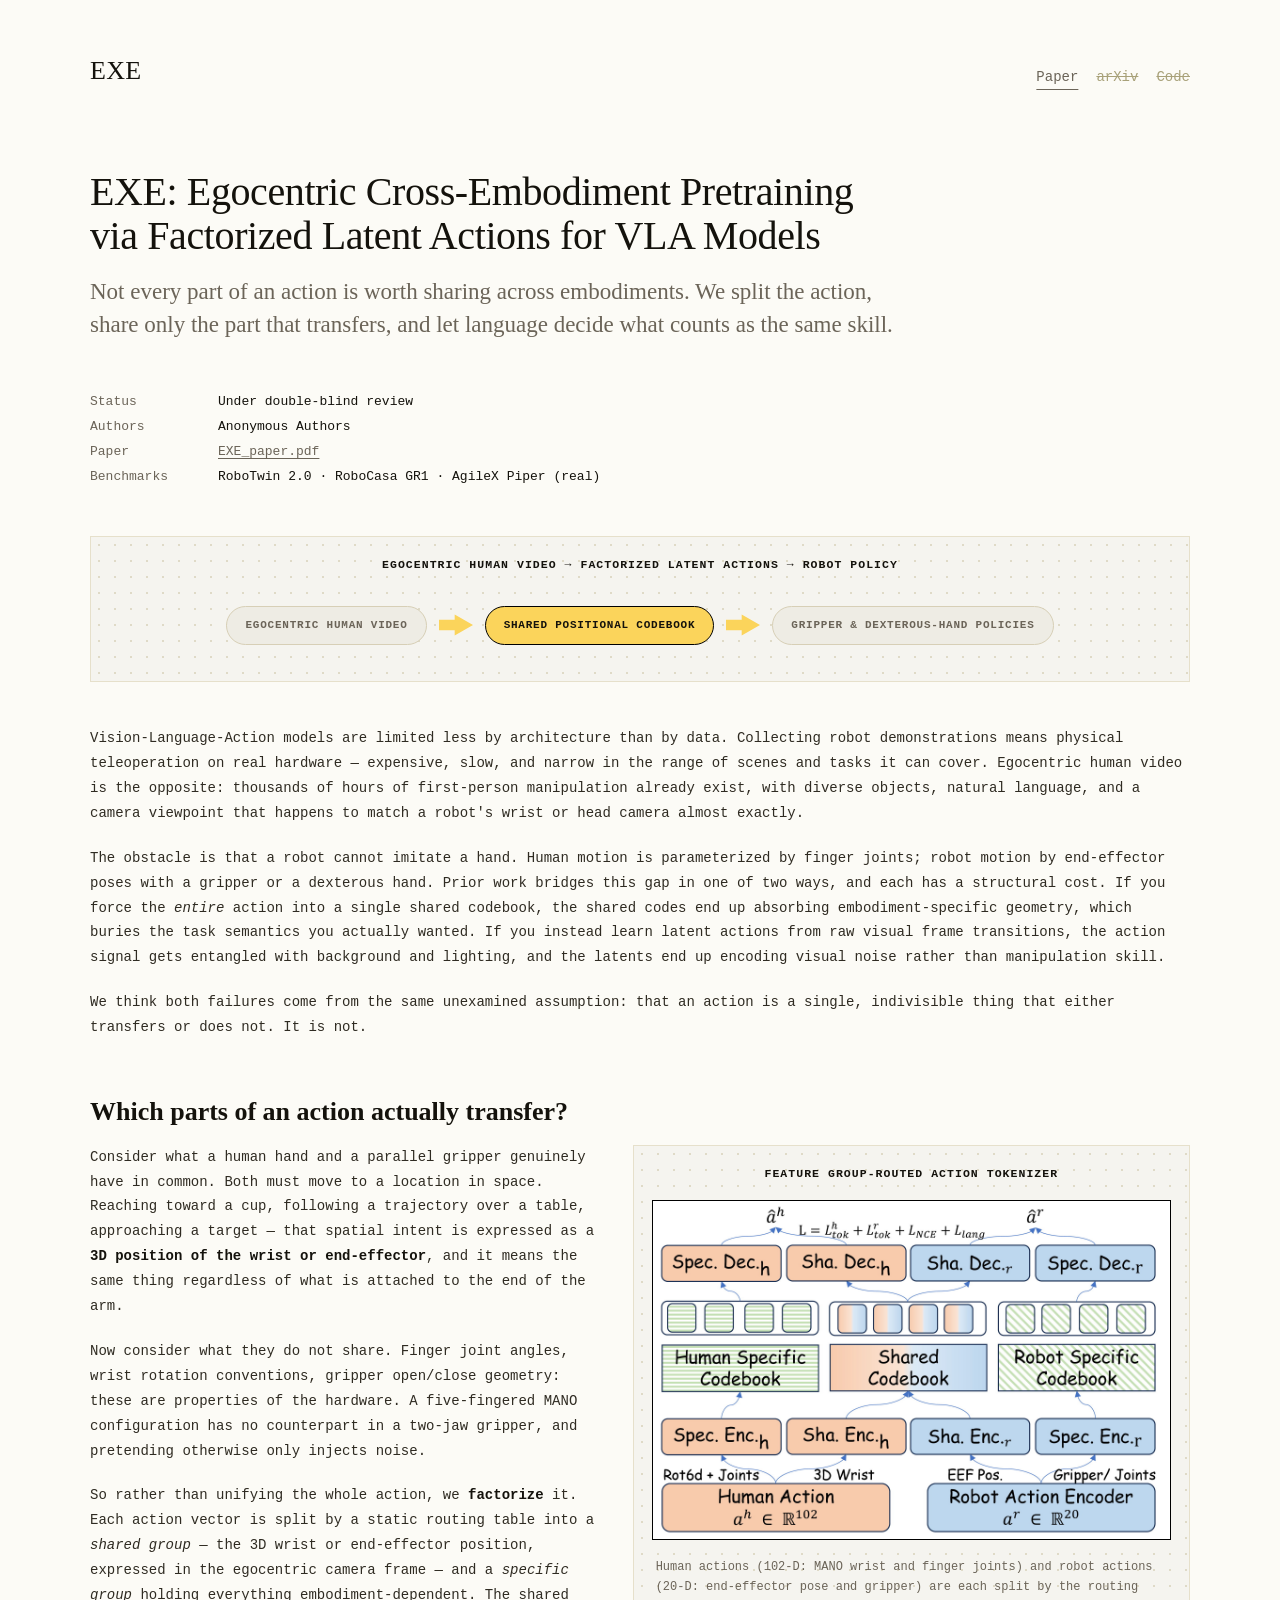
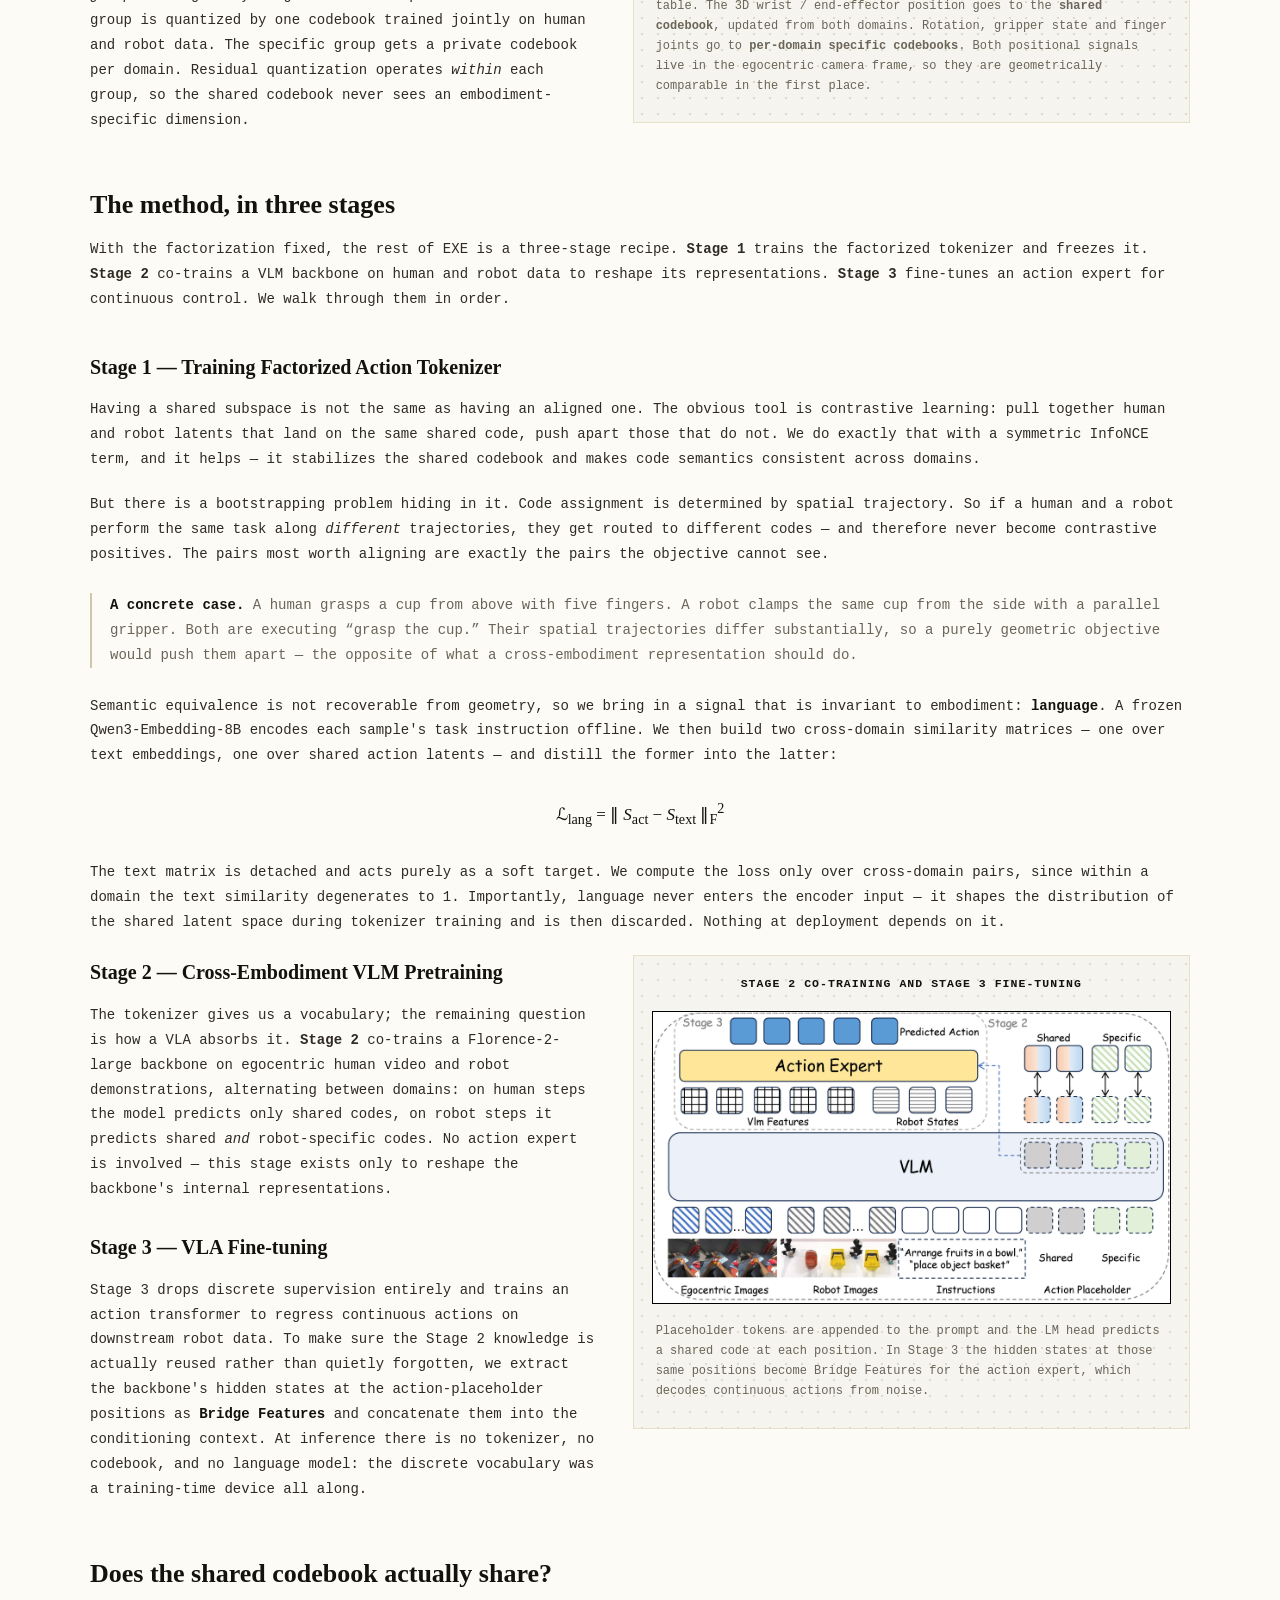
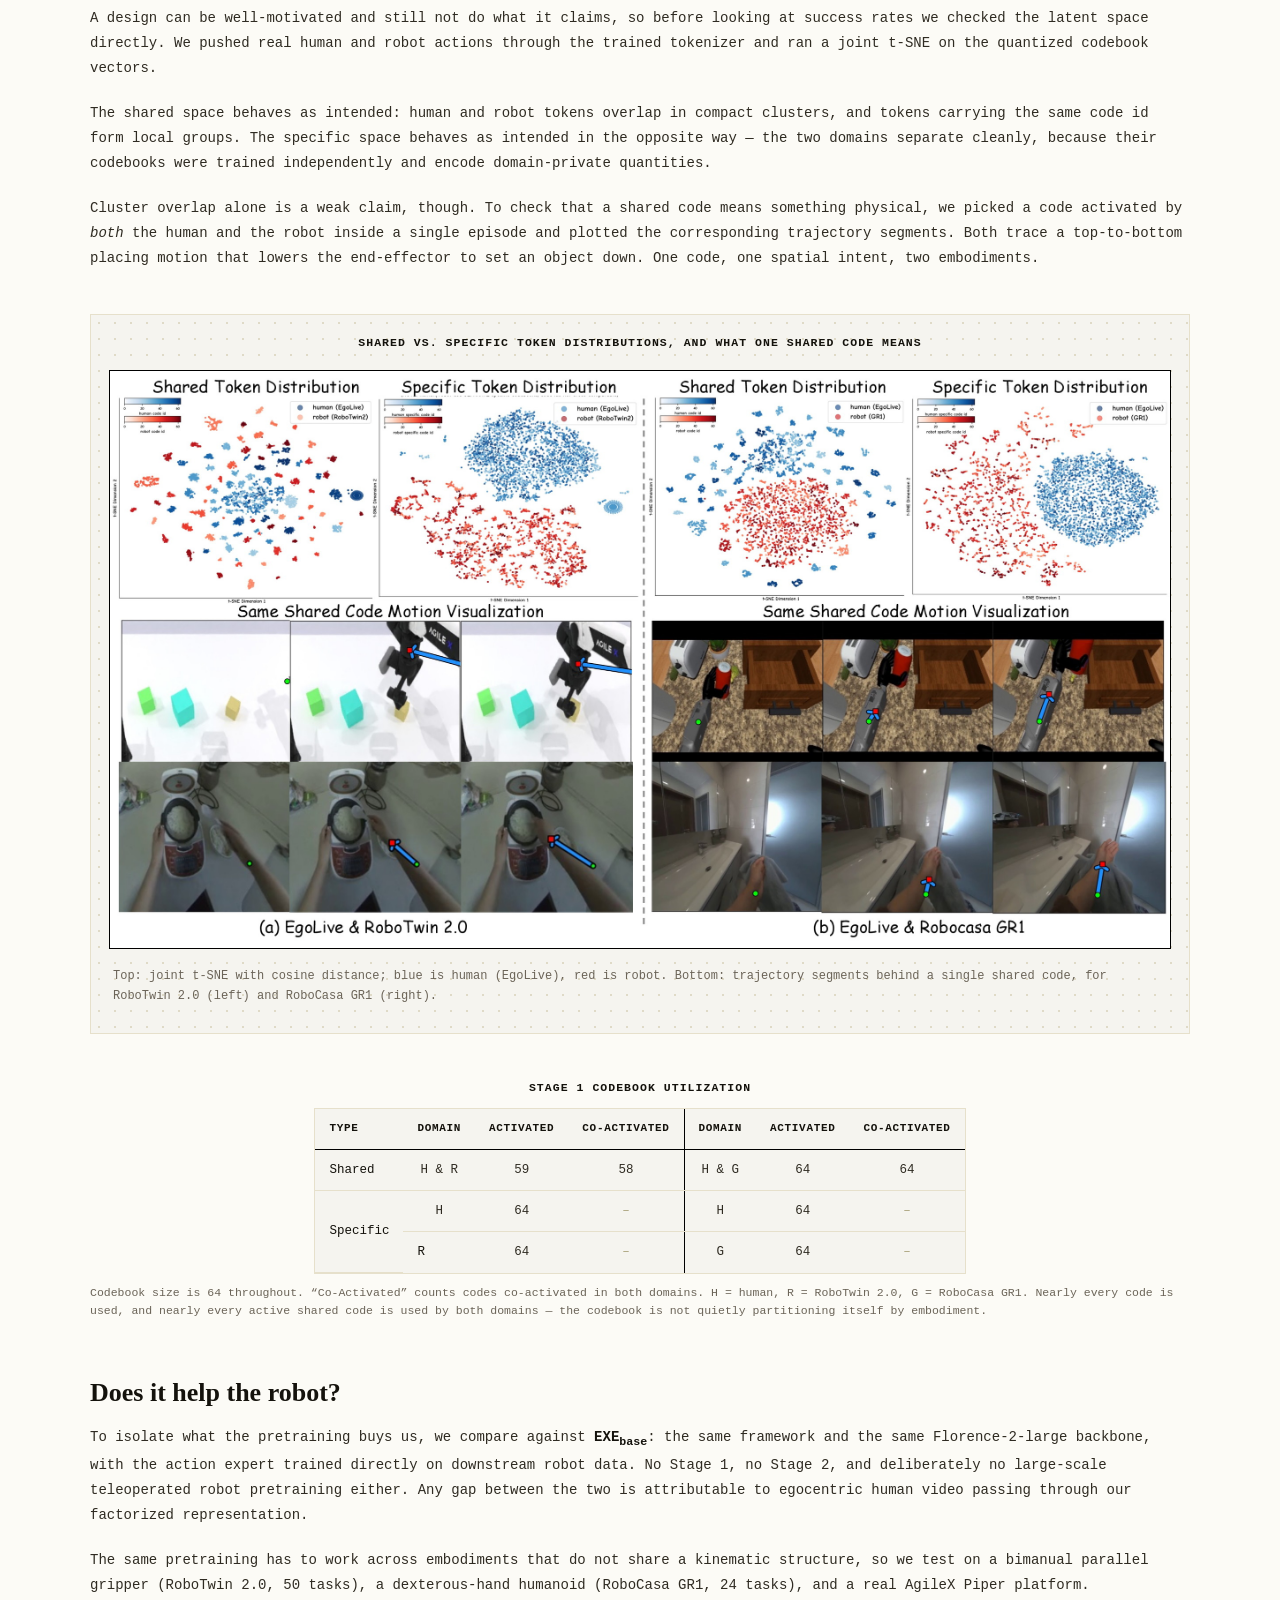
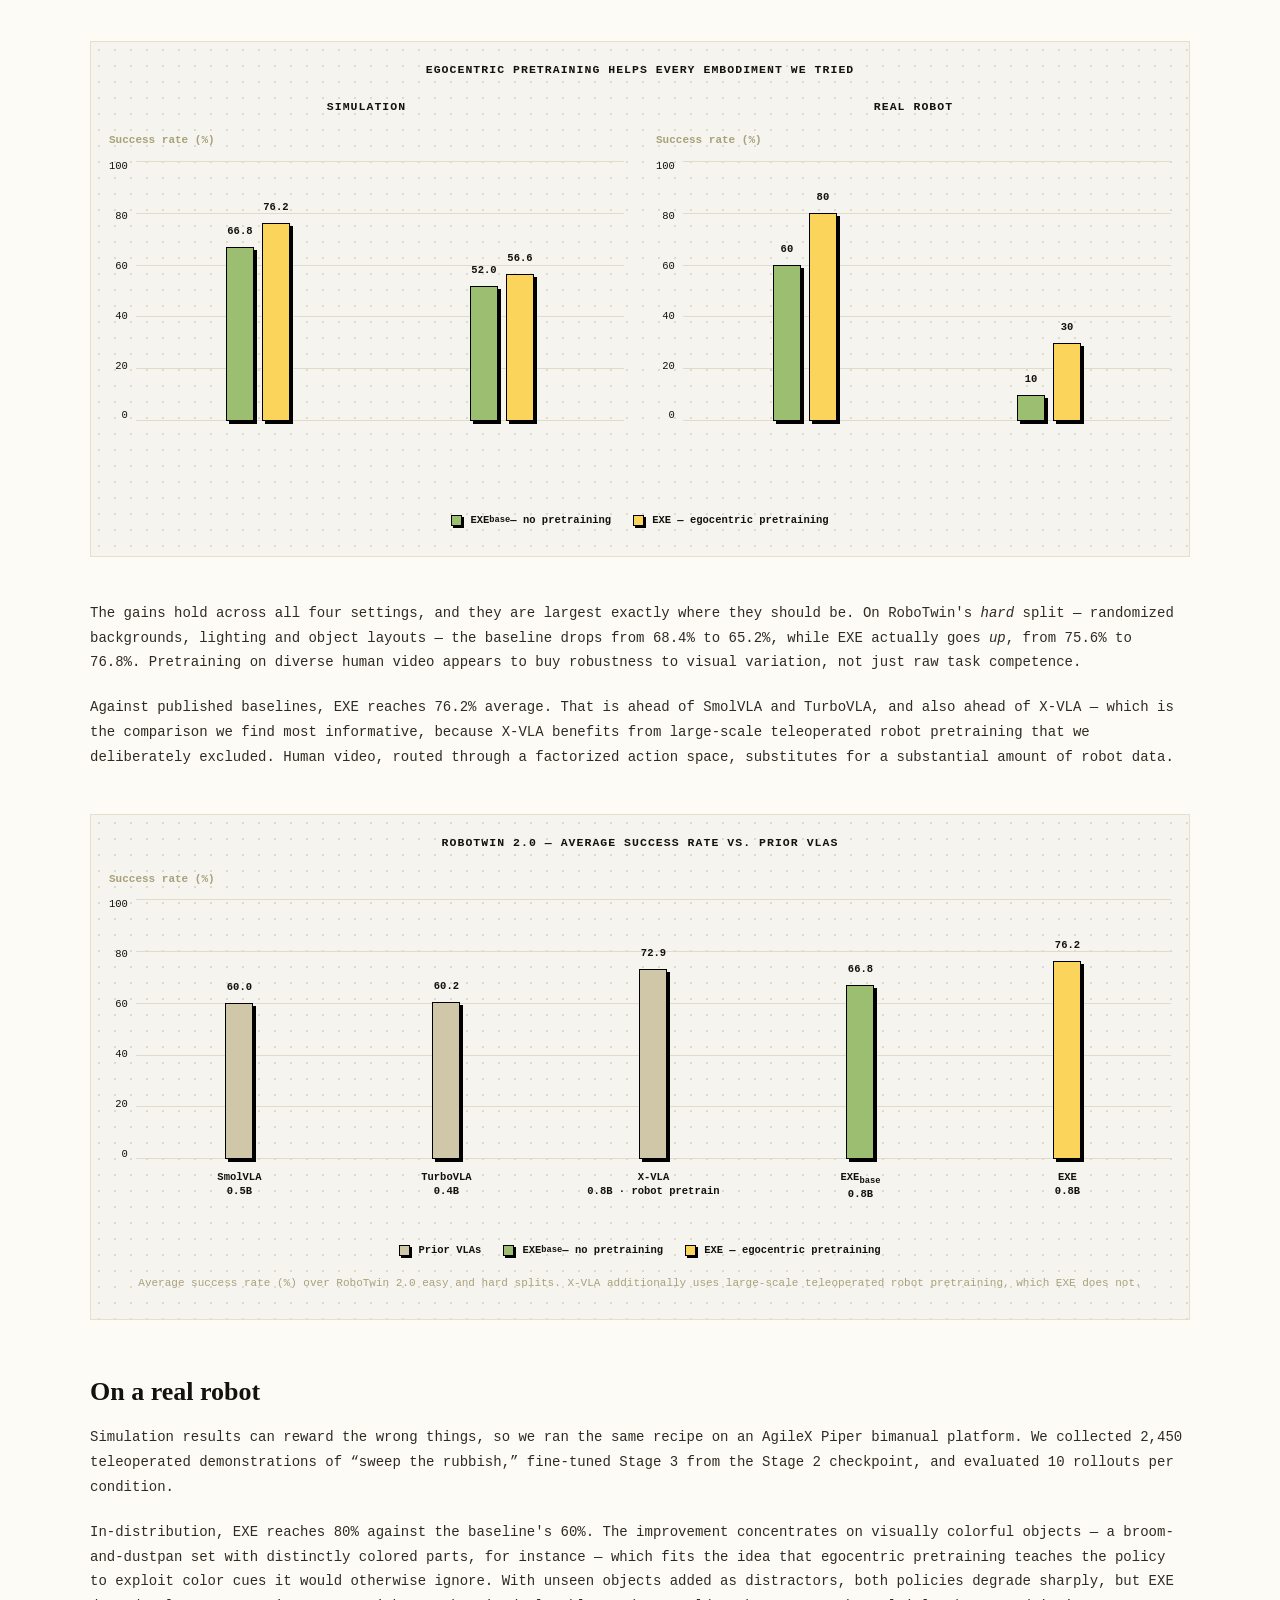
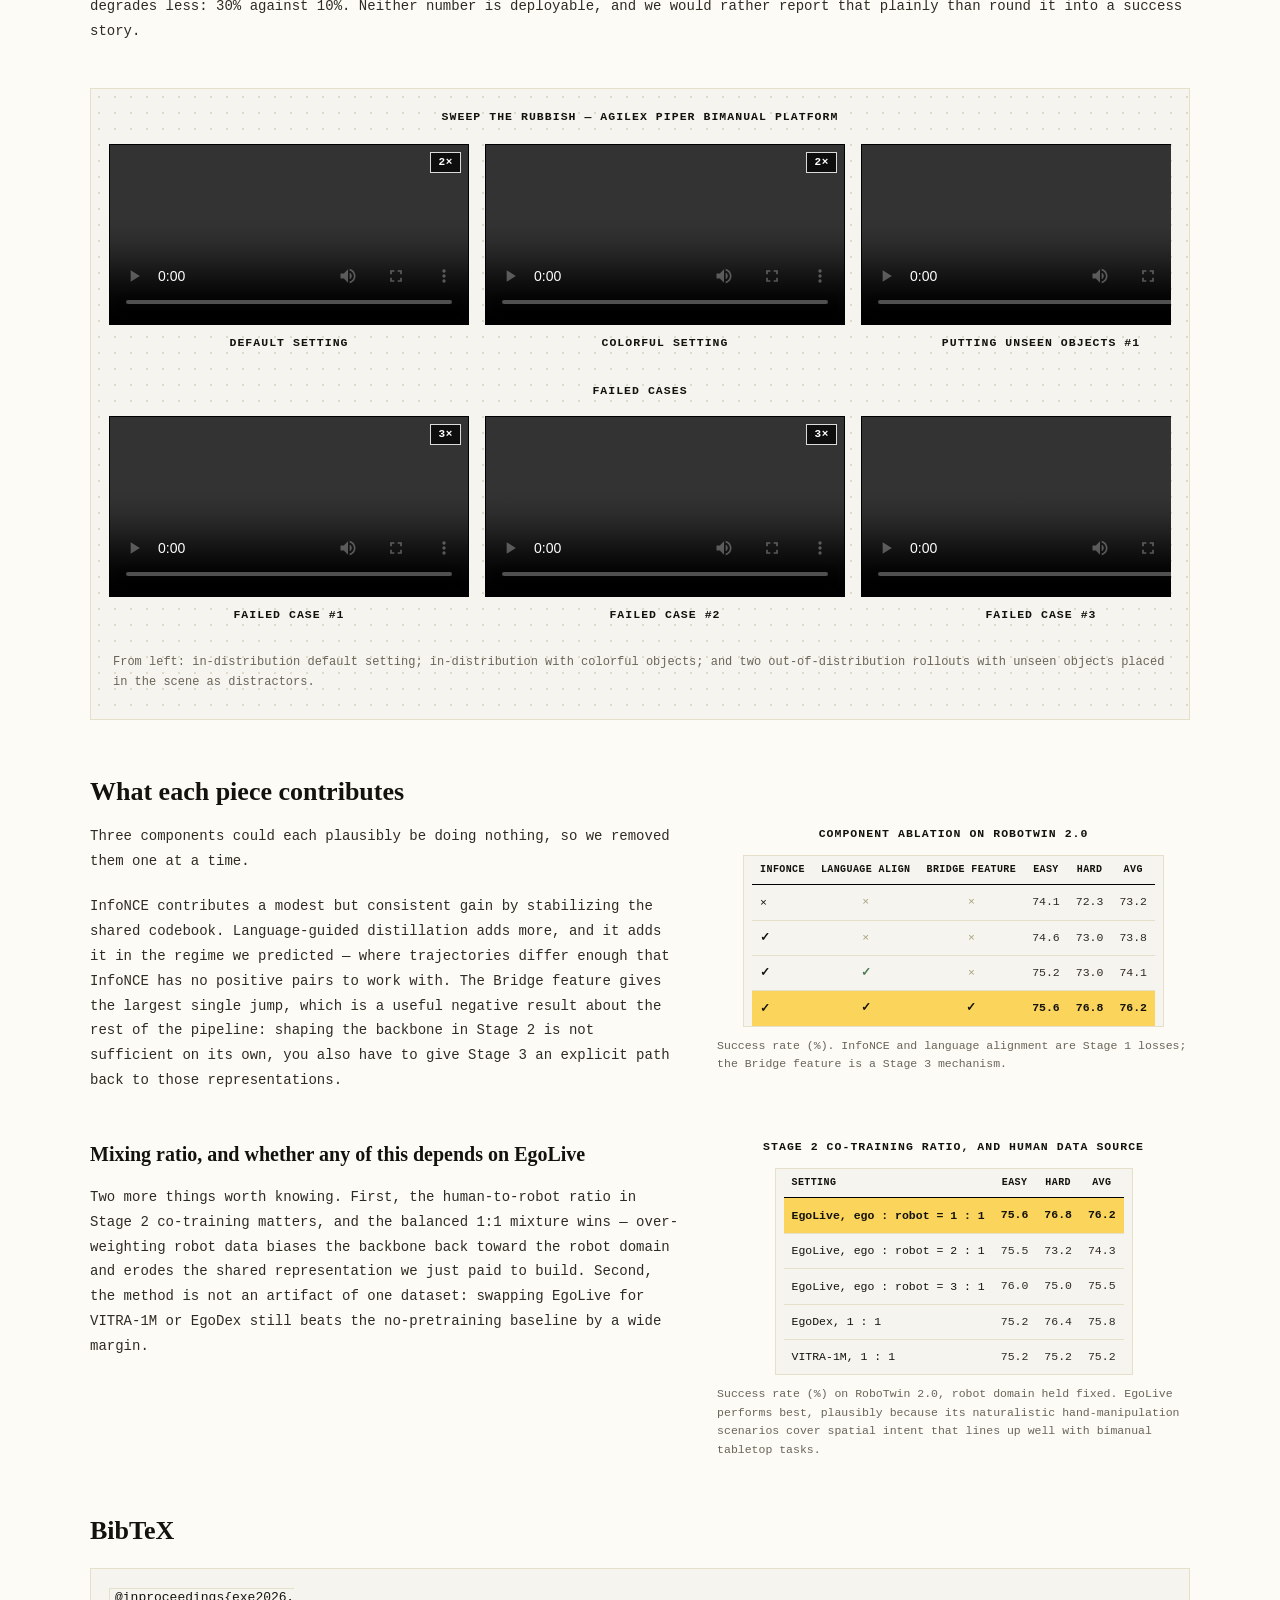
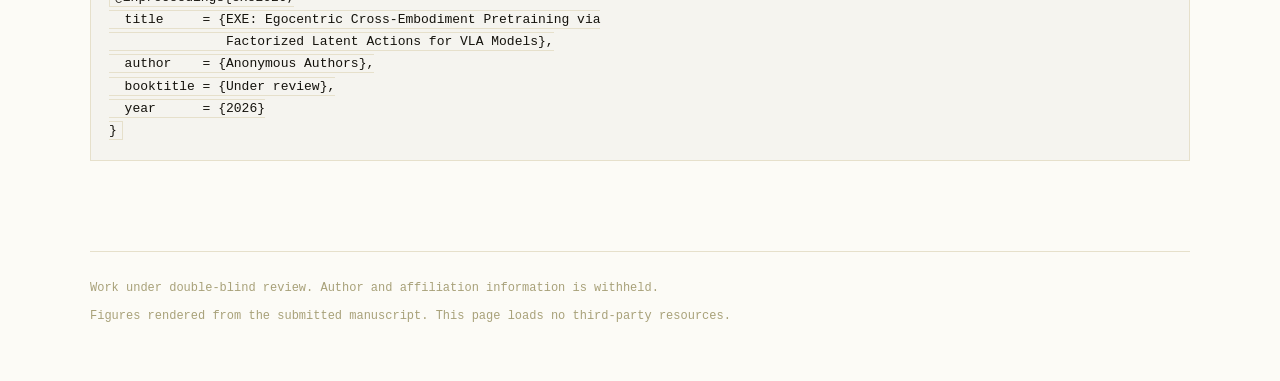
==== commit 7b85115f: "Update project page results charts" ====
--- a/index.html
+++ b/index.html
@@ -322,33 +322,52 @@
     <div class="dots"></div>
     <div class="inner">
       <div class="panel-title">Egocentric pretraining helps every embodiment we tried</div>
-      <div class="chart chart-pad">
-        <div class="ylab">Success rate (%)</div>
-        <div class="ticks">
-          <span>100</span><span>80</span><span>60</span><span>40</span><span>20</span><span>0</span>
+      <div class="chart-pair chart-pad">
+        <div class="chart-unit">
+          <div class="chart-unit-title">Simulation</div>
+          <div class="chart">
+            <div class="ylab">Success rate (%)</div>
+            <div class="ticks">
+              <span>100</span><span>80</span><span>60</span><span>40</span><span>20</span><span>0</span>
+            </div>
+            <div class="plot">
+              <div class="gridlines"><i></i><i></i><i></i><i></i><i></i><i></i></div>
+              <div class="groups">
+                <div class="group">
+                  <div class="bar base" style="height:174px"><span class="v">66.8</span></div>
+                  <div class="bar ours" style="height:198px"><span class="v">76.2</span></div>
+                  <div class="xlab">RoboTwin 2.0<br>bimanual gripper</div>
+                </div>
+                <div class="group">
+                  <div class="bar base" style="height:135px"><span class="v">52.0</span></div>
+                  <div class="bar ours" style="height:147px"><span class="v">56.6</span></div>
+                  <div class="xlab">RoboCasa GR1<br>dexterous hand</div>
+                </div>
+              </div>
+            </div>
+          </div>
         </div>
-        <div class="plot">
-          <div class="gridlines"><i></i><i></i><i></i><i></i><i></i><i></i></div>
-          <div class="groups">
-            <div class="group">
-              <div class="bar base" style="height:174px"><span class="v">66.8</span></div>
-              <div class="bar ours" style="height:198px"><span class="v">76.2</span></div>
-              <div class="xlab">RoboTwin 2.0<br>bimanual gripper</div>
-            </div>
-            <div class="group">
-              <div class="bar base" style="height:135px"><span class="v">52.0</span></div>
-              <div class="bar ours" style="height:147px"><span class="v">56.6</span></div>
-              <div class="xlab">RoboCasa GR1<br>dexterous hand</div>
-            </div>
-            <div class="group">
-              <div class="bar base" style="height:156px"><span class="v">60</span></div>
-              <div class="bar ours" style="height:208px"><span class="v">80</span></div>
-              <div class="xlab">Real robot<br>in-distribution</div>
-            </div>
-            <div class="group">
-              <div class="bar base" style="height:26px"><span class="v">10</span></div>
-              <div class="bar ours" style="height:78px"><span class="v">30</span></div>
-              <div class="xlab">Real robot<br>unseen objects</div>
+        <div class="chart-unit">
+          <div class="chart-unit-title">Real robot</div>
+          <div class="chart">
+            <div class="ylab">Success rate (%)</div>
+            <div class="ticks">
+              <span>100</span><span>80</span><span>60</span><span>40</span><span>20</span><span>0</span>
+            </div>
+            <div class="plot">
+              <div class="gridlines"><i></i><i></i><i></i><i></i><i></i><i></i></div>
+              <div class="groups">
+                <div class="group">
+                  <div class="bar base" style="height:156px"><span class="v">60</span></div>
+                  <div class="bar ours" style="height:208px"><span class="v">80</span></div>
+                  <div class="xlab">In-distribution</div>
+                </div>
+                <div class="group">
+                  <div class="bar base" style="height:26px"><span class="v">10</span></div>
+                  <div class="bar ours" style="height:78px"><span class="v">30</span></div>
+                  <div class="xlab">Unseen objects</div>
+                </div>
+              </div>
             </div>
           </div>
         </div>
--- a/static/css/index.css
+++ b/static/css/index.css
@@ -435,7 +435,26 @@
   color: var(--ink);
 }
 .chart-pad { margin-bottom: 52px; }
-
+.chart-pair {
+  display: flex;
+  gap: 32px;
+  overflow-x: auto;
+  padding-bottom: 8px;
+  -webkit-overflow-scrolling: touch;
+}
+.chart-unit {
+  flex: 0 0 max(360px, calc((100% - 32px) / 2));
+  min-width: 0;
+}
+.chart-unit-title {
+  margin: 0 0 14px;
+  text-align: center;
+  font-size: 11.5px;
+  text-transform: uppercase;
+  letter-spacing: .09em;
+  font-weight: 700;
+  color: var(--ink);
+}
 .legend {
   position: relative;
   display: flex;
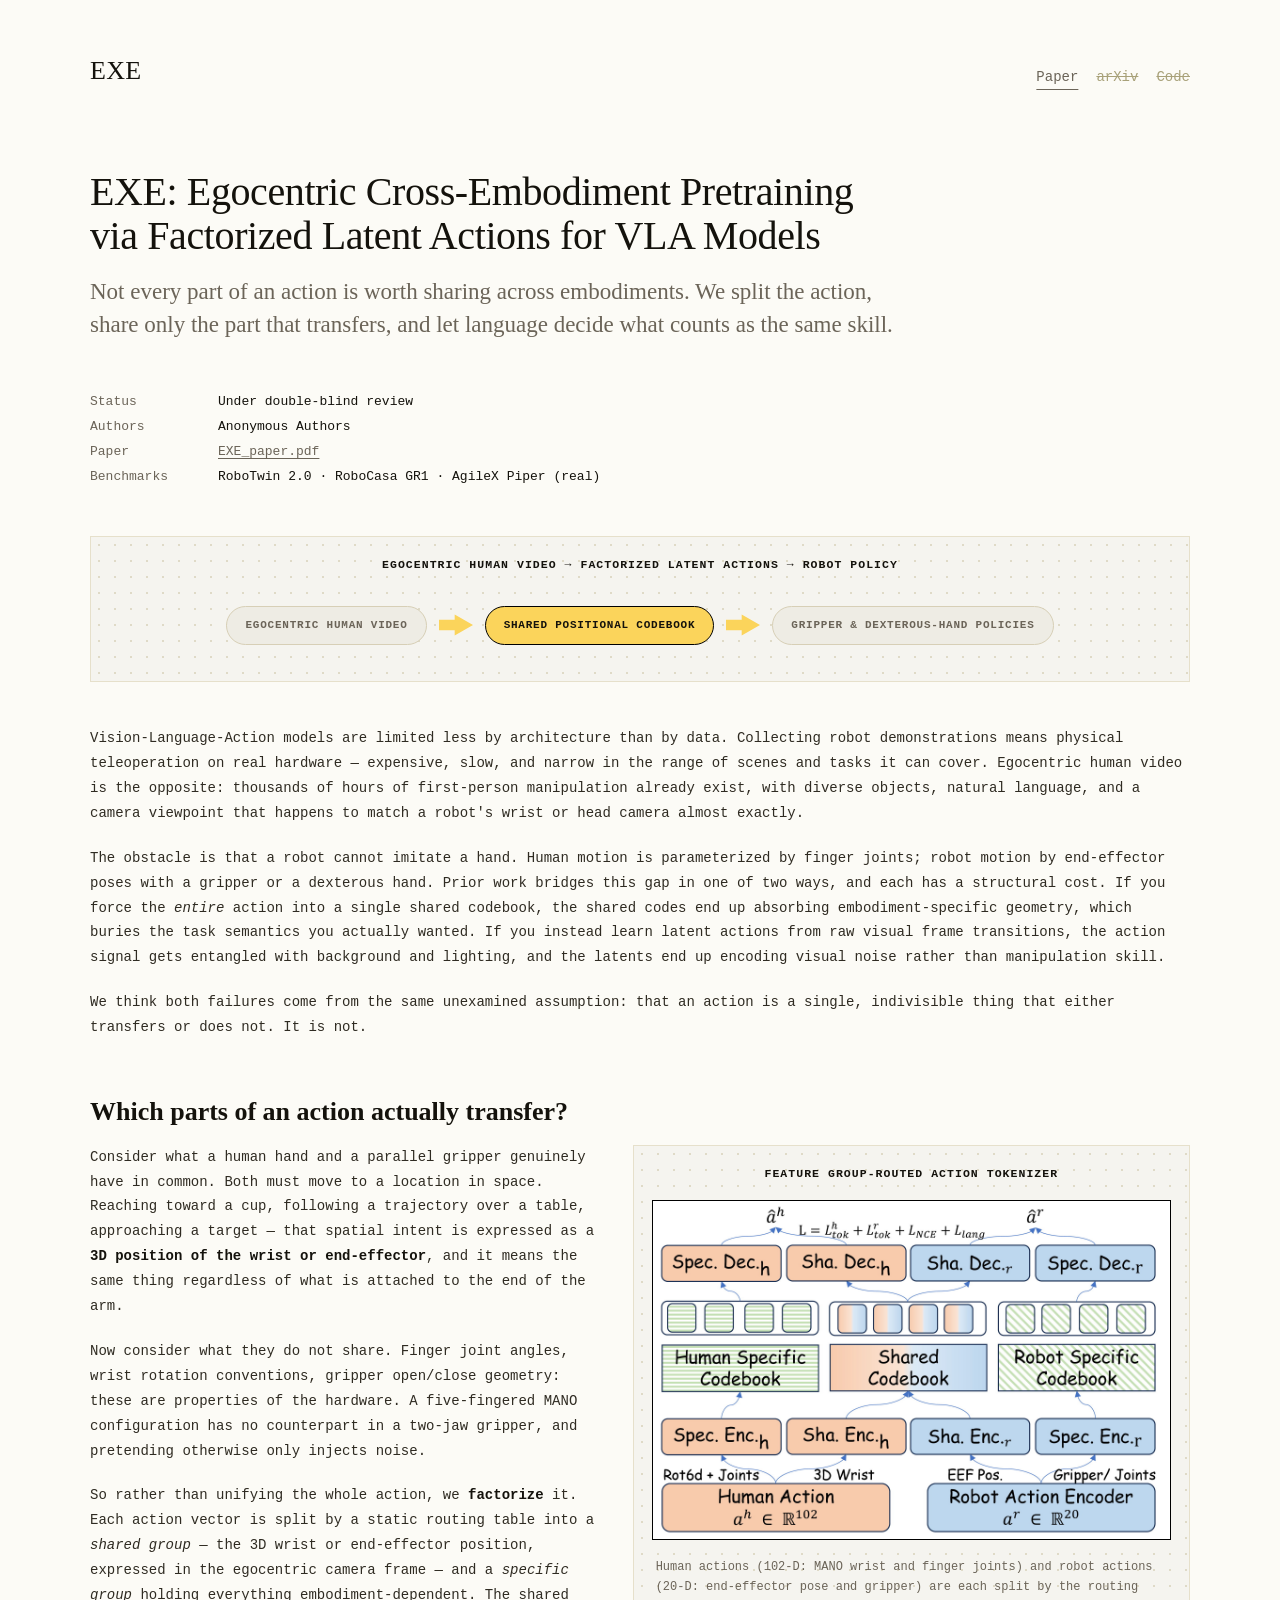
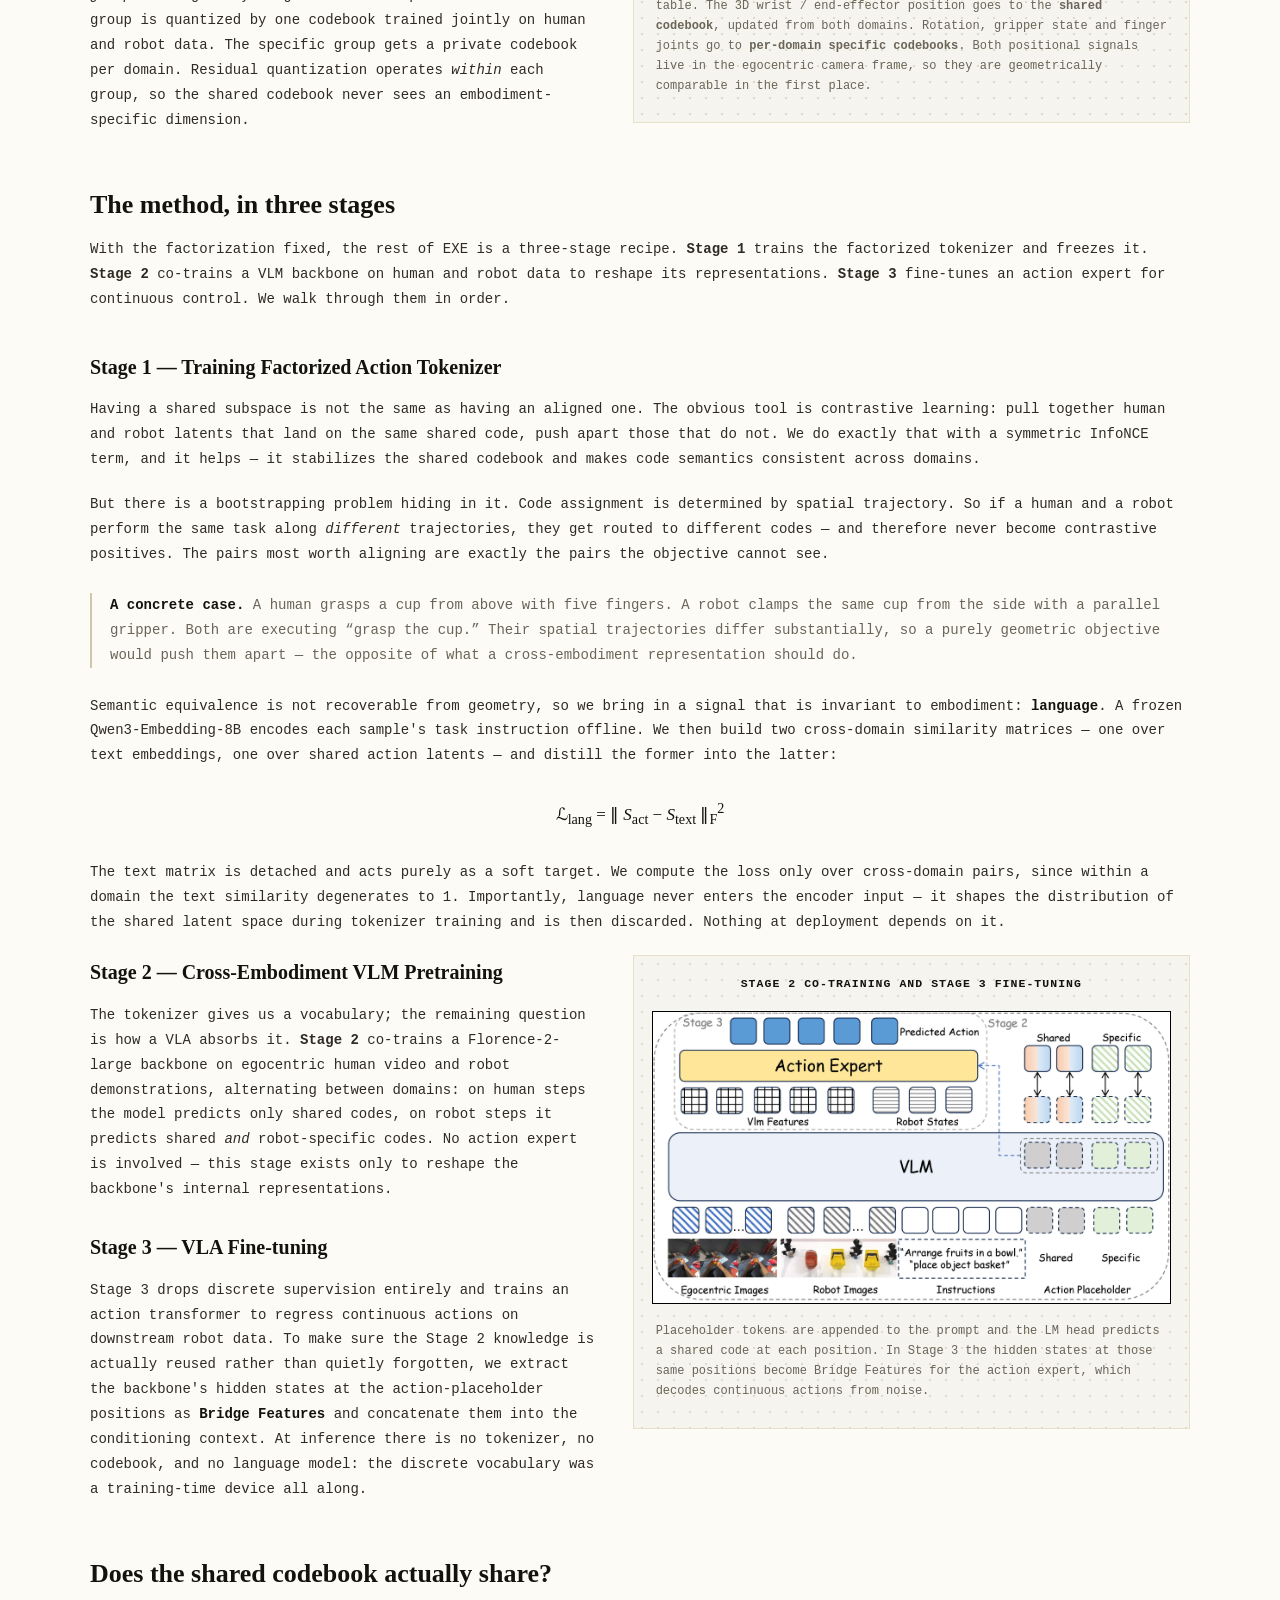
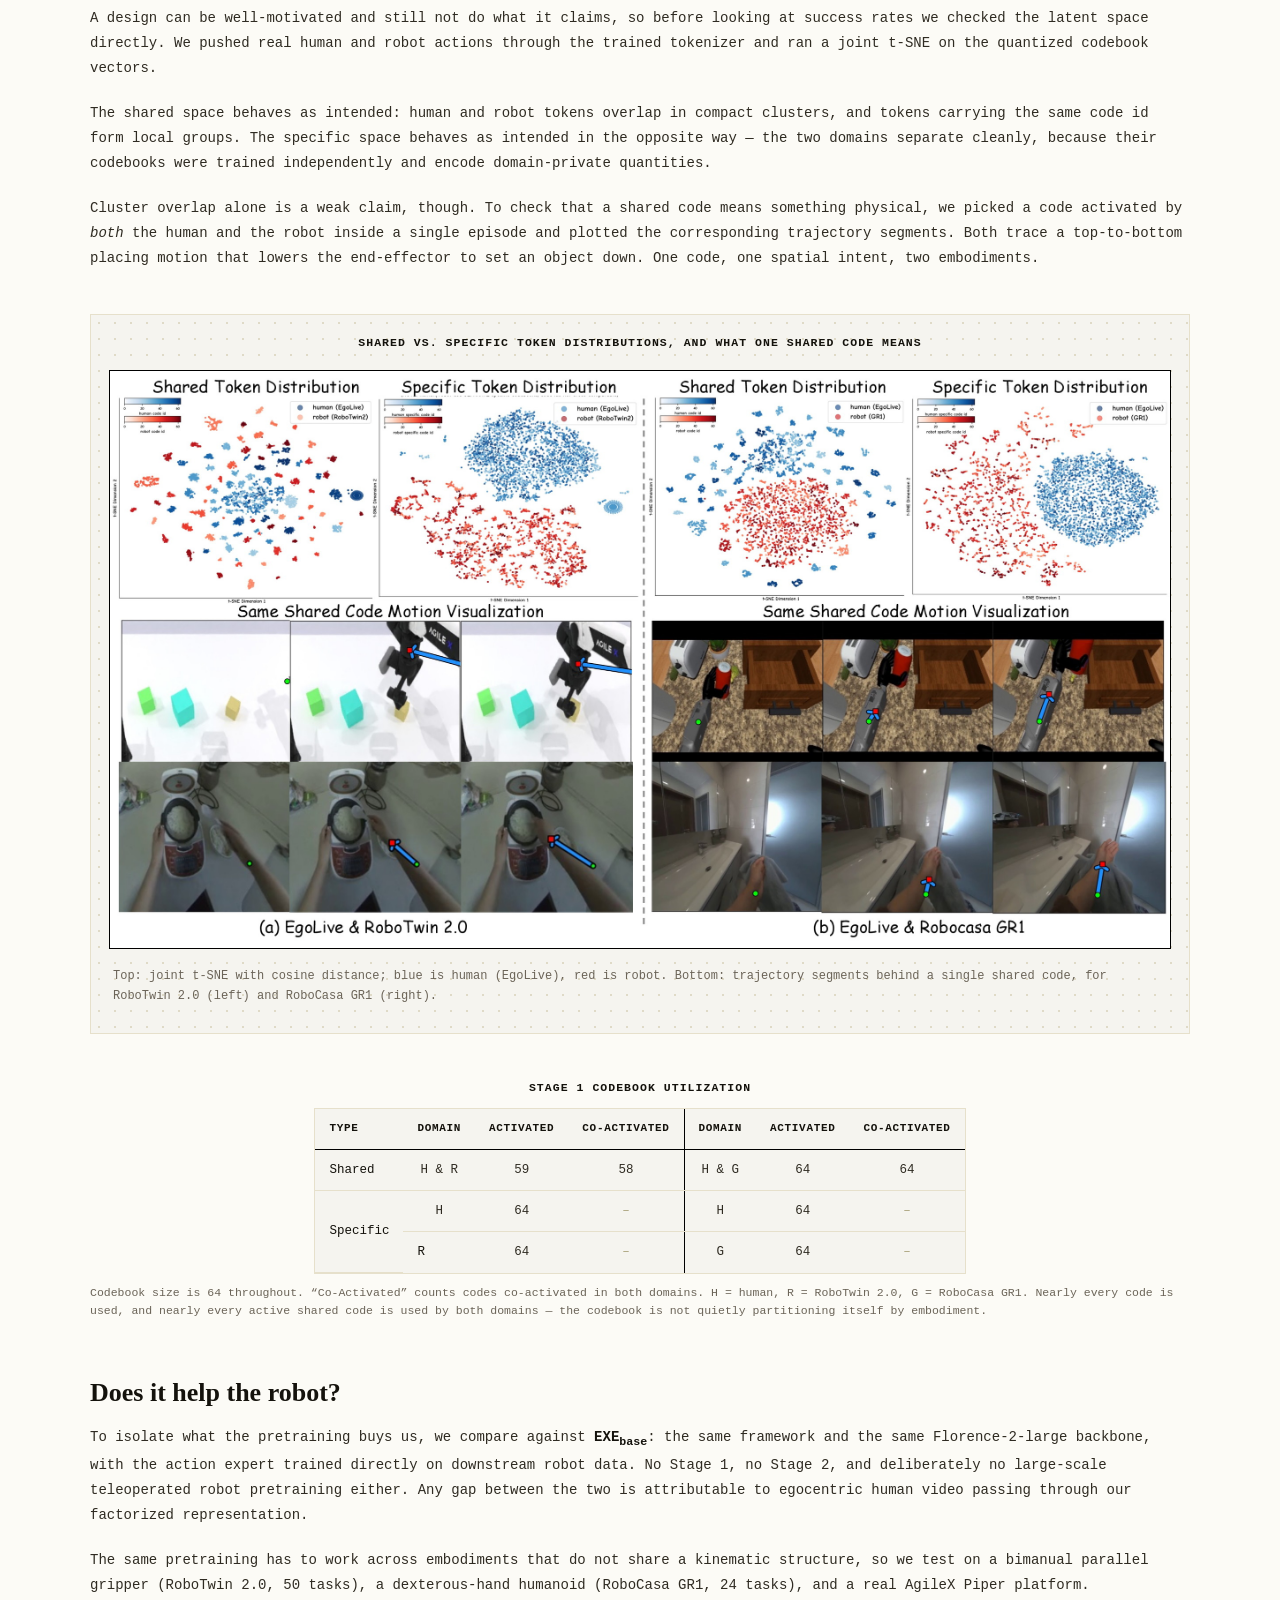
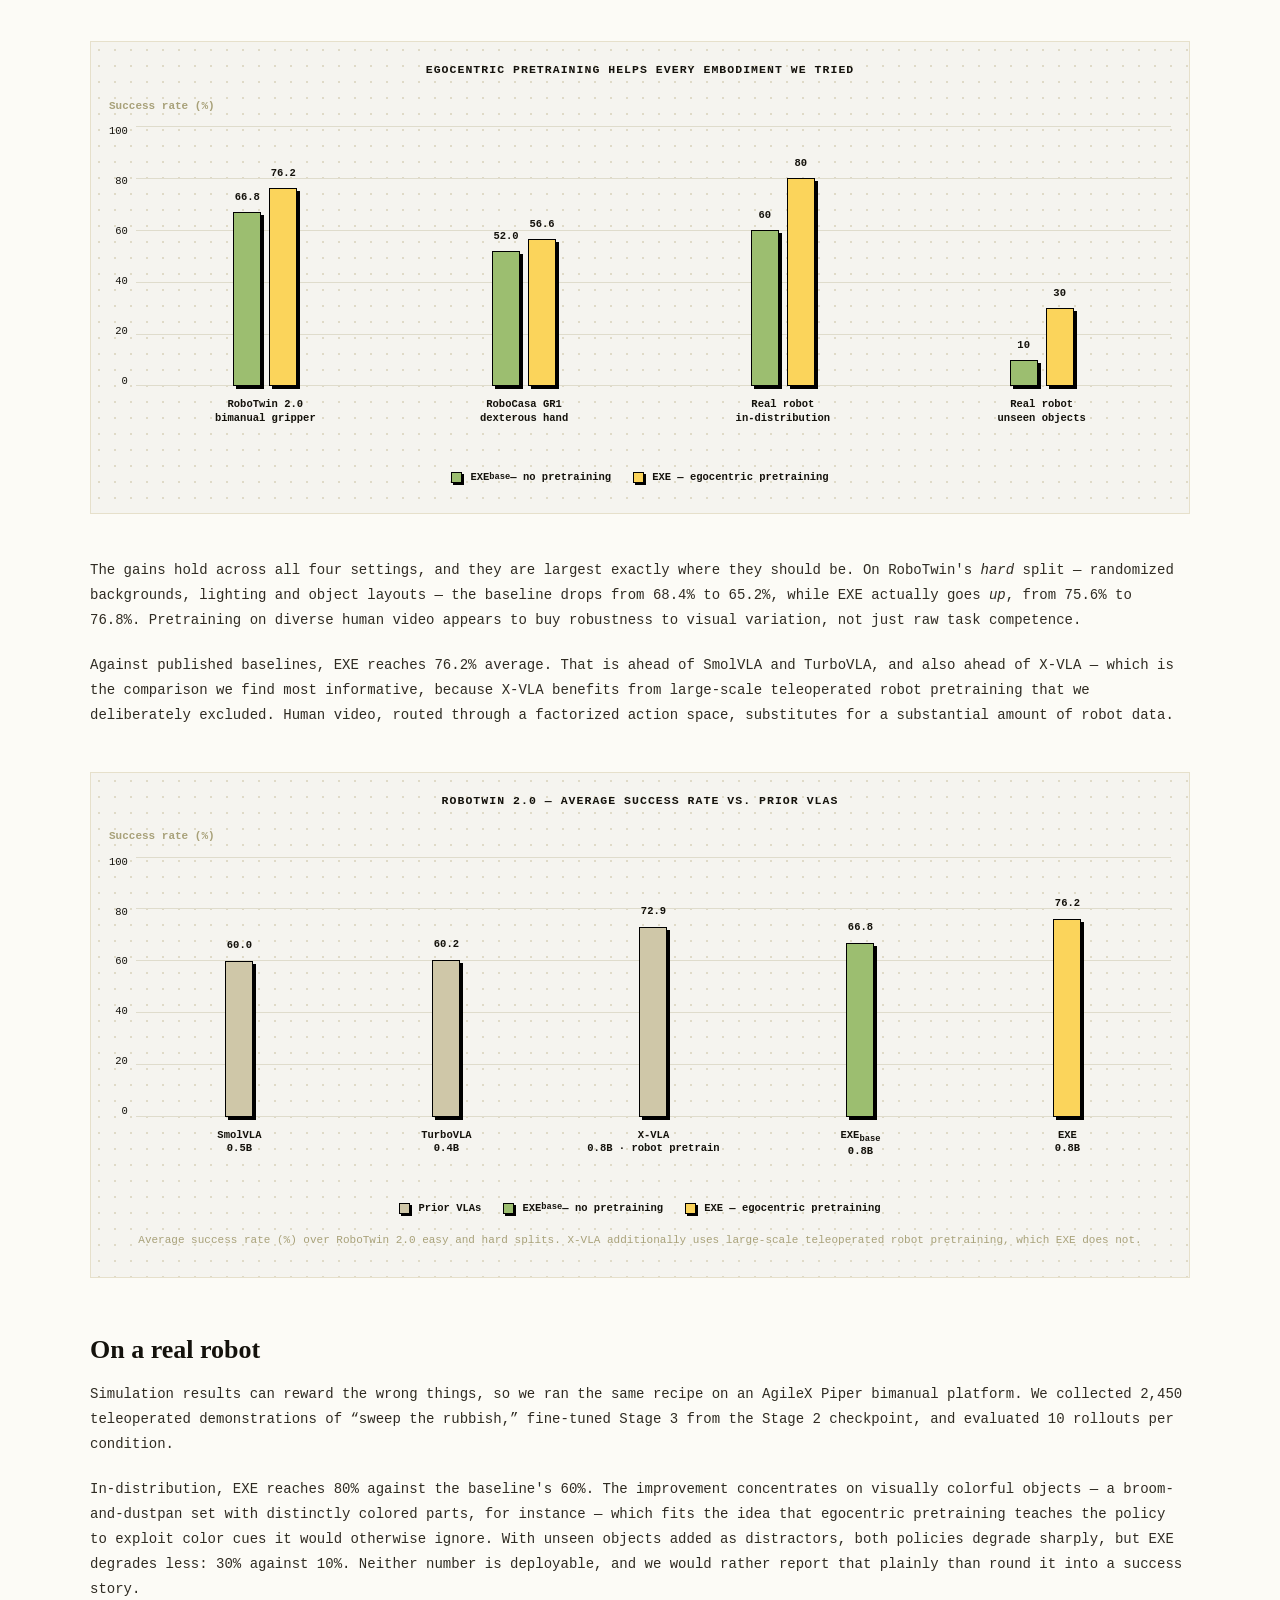
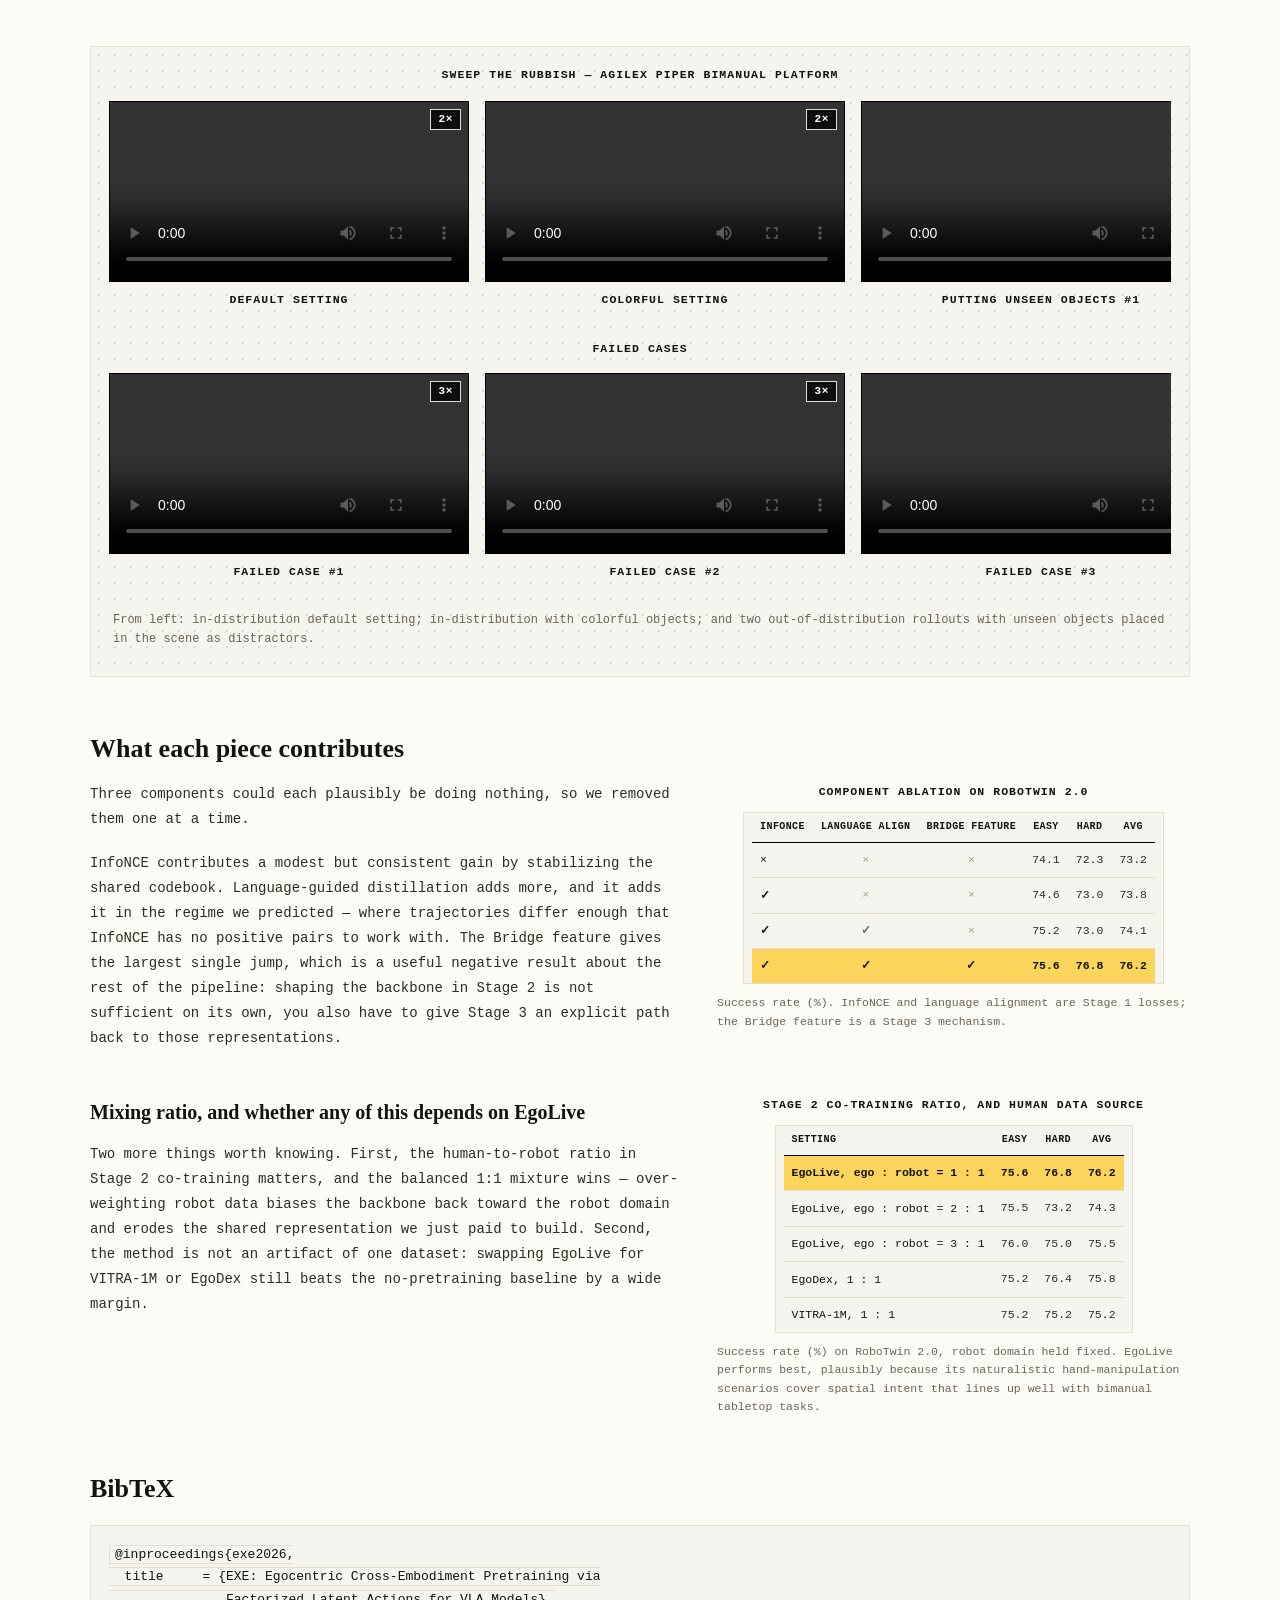
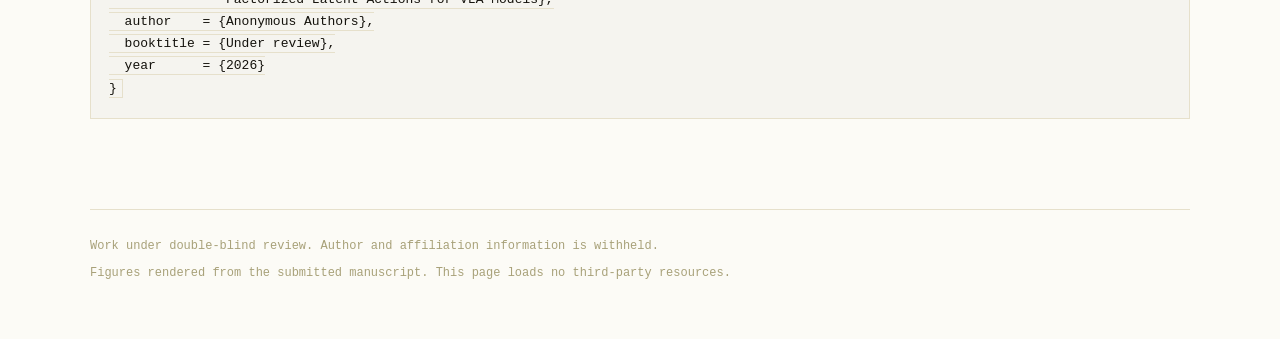
==== commit 6106055b: "Update author information" ====
--- a/index.html
+++ b/index.html
@@ -322,52 +322,33 @@
     <div class="dots"></div>
     <div class="inner">
       <div class="panel-title">Egocentric pretraining helps every embodiment we tried</div>
-      <div class="chart-pair chart-pad">
-        <div class="chart-unit">
-          <div class="chart-unit-title">Simulation</div>
-          <div class="chart">
-            <div class="ylab">Success rate (%)</div>
-            <div class="ticks">
-              <span>100</span><span>80</span><span>60</span><span>40</span><span>20</span><span>0</span>
-            </div>
-            <div class="plot">
-              <div class="gridlines"><i></i><i></i><i></i><i></i><i></i><i></i></div>
-              <div class="groups">
-                <div class="group">
-                  <div class="bar base" style="height:174px"><span class="v">66.8</span></div>
-                  <div class="bar ours" style="height:198px"><span class="v">76.2</span></div>
-                  <div class="xlab">RoboTwin 2.0<br>bimanual gripper</div>
-                </div>
-                <div class="group">
-                  <div class="bar base" style="height:135px"><span class="v">52.0</span></div>
-                  <div class="bar ours" style="height:147px"><span class="v">56.6</span></div>
-                  <div class="xlab">RoboCasa GR1<br>dexterous hand</div>
-                </div>
-              </div>
-            </div>
-          </div>
+      <div class="chart chart-pad">
+        <div class="ylab">Success rate (%)</div>
+        <div class="ticks">
+          <span>100</span><span>80</span><span>60</span><span>40</span><span>20</span><span>0</span>
         </div>
-        <div class="chart-unit">
-          <div class="chart-unit-title">Real robot</div>
-          <div class="chart">
-            <div class="ylab">Success rate (%)</div>
-            <div class="ticks">
-              <span>100</span><span>80</span><span>60</span><span>40</span><span>20</span><span>0</span>
-            </div>
-            <div class="plot">
-              <div class="gridlines"><i></i><i></i><i></i><i></i><i></i><i></i></div>
-              <div class="groups">
-                <div class="group">
-                  <div class="bar base" style="height:156px"><span class="v">60</span></div>
-                  <div class="bar ours" style="height:208px"><span class="v">80</span></div>
-                  <div class="xlab">In-distribution</div>
-                </div>
-                <div class="group">
-                  <div class="bar base" style="height:26px"><span class="v">10</span></div>
-                  <div class="bar ours" style="height:78px"><span class="v">30</span></div>
-                  <div class="xlab">Unseen objects</div>
-                </div>
-              </div>
+        <div class="plot">
+          <div class="gridlines"><i></i><i></i><i></i><i></i><i></i><i></i></div>
+          <div class="groups">
+            <div class="group">
+              <div class="bar base" style="height:174px"><span class="v">66.8</span></div>
+              <div class="bar ours" style="height:198px"><span class="v">76.2</span></div>
+              <div class="xlab">RoboTwin 2.0<br>bimanual gripper</div>
+            </div>
+            <div class="group">
+              <div class="bar base" style="height:135px"><span class="v">52.0</span></div>
+              <div class="bar ours" style="height:147px"><span class="v">56.6</span></div>
+              <div class="xlab">RoboCasa GR1<br>dexterous hand</div>
+            </div>
+            <div class="group">
+              <div class="bar base" style="height:156px"><span class="v">60</span></div>
+              <div class="bar ours" style="height:208px"><span class="v">80</span></div>
+              <div class="xlab">Real robot<br>in-distribution</div>
+            </div>
+            <div class="group">
+              <div class="bar base" style="height:26px"><span class="v">10</span></div>
+              <div class="bar ours" style="height:78px"><span class="v">30</span></div>
+              <div class="xlab">Real robot<br>unseen objects</div>
             </div>
           </div>
         </div>
--- a/static/css/index.css
+++ b/static/css/index.css
@@ -435,26 +435,7 @@
   color: var(--ink);
 }
 .chart-pad { margin-bottom: 52px; }
-.chart-pair {
-  display: flex;
-  gap: 32px;
-  overflow-x: auto;
-  padding-bottom: 8px;
-  -webkit-overflow-scrolling: touch;
-}
-.chart-unit {
-  flex: 0 0 max(360px, calc((100% - 32px) / 2));
-  min-width: 0;
-}
-.chart-unit-title {
-  margin: 0 0 14px;
-  text-align: center;
-  font-size: 11.5px;
-  text-transform: uppercase;
-  letter-spacing: .09em;
-  font-weight: 700;
-  color: var(--ink);
-}
+
 .legend {
   position: relative;
   display: flex;
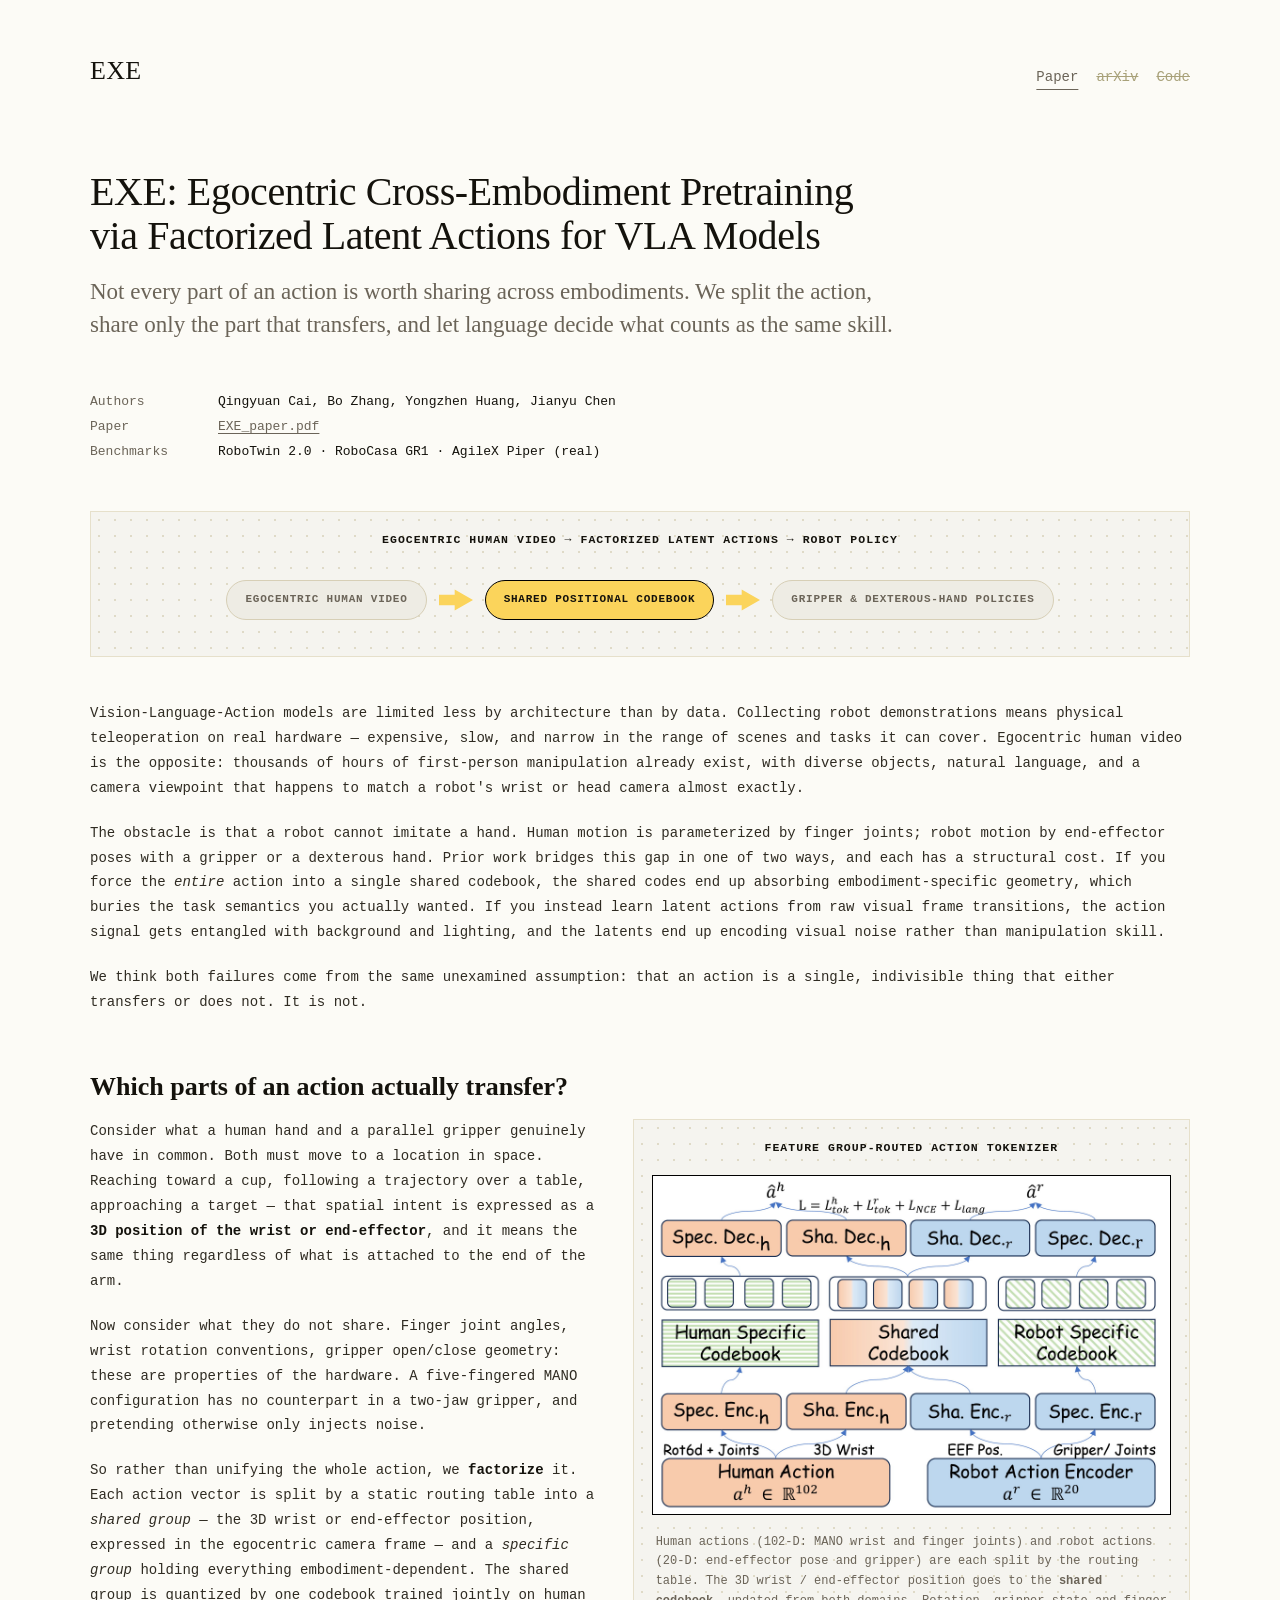
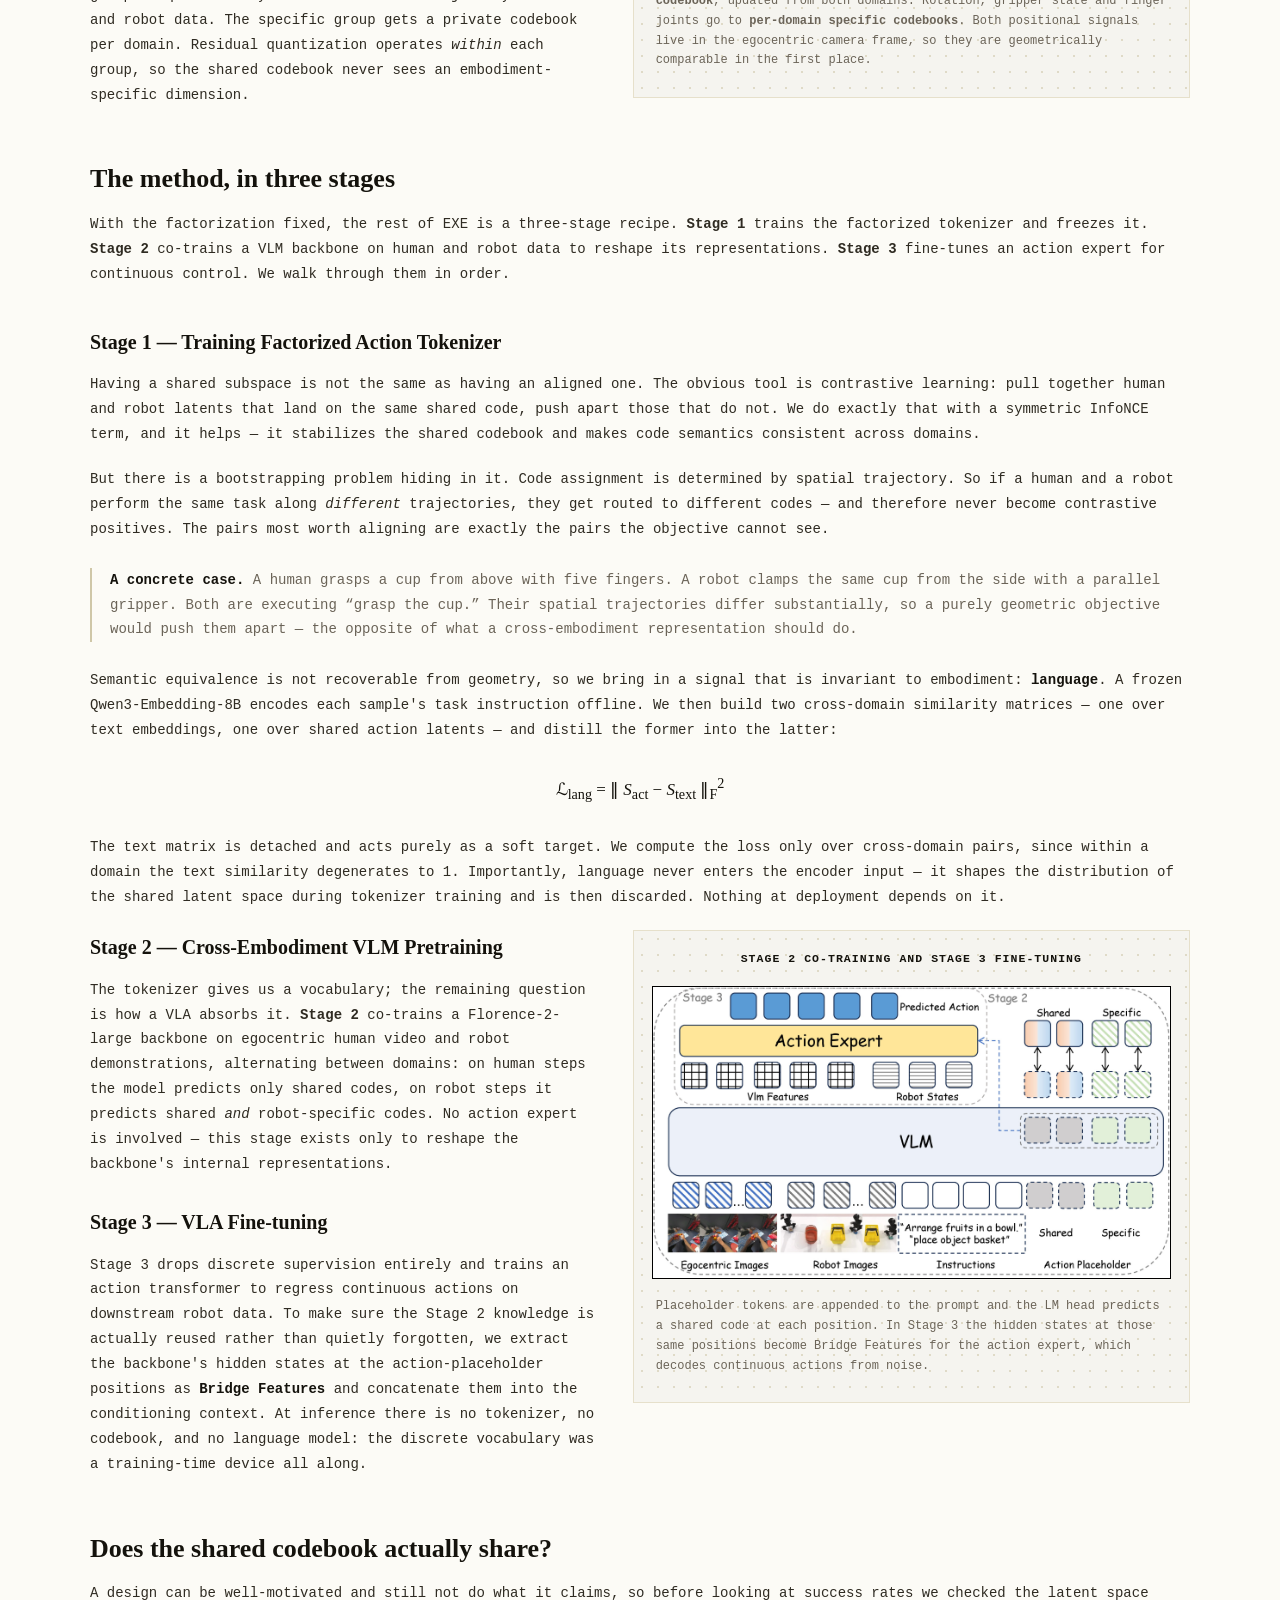
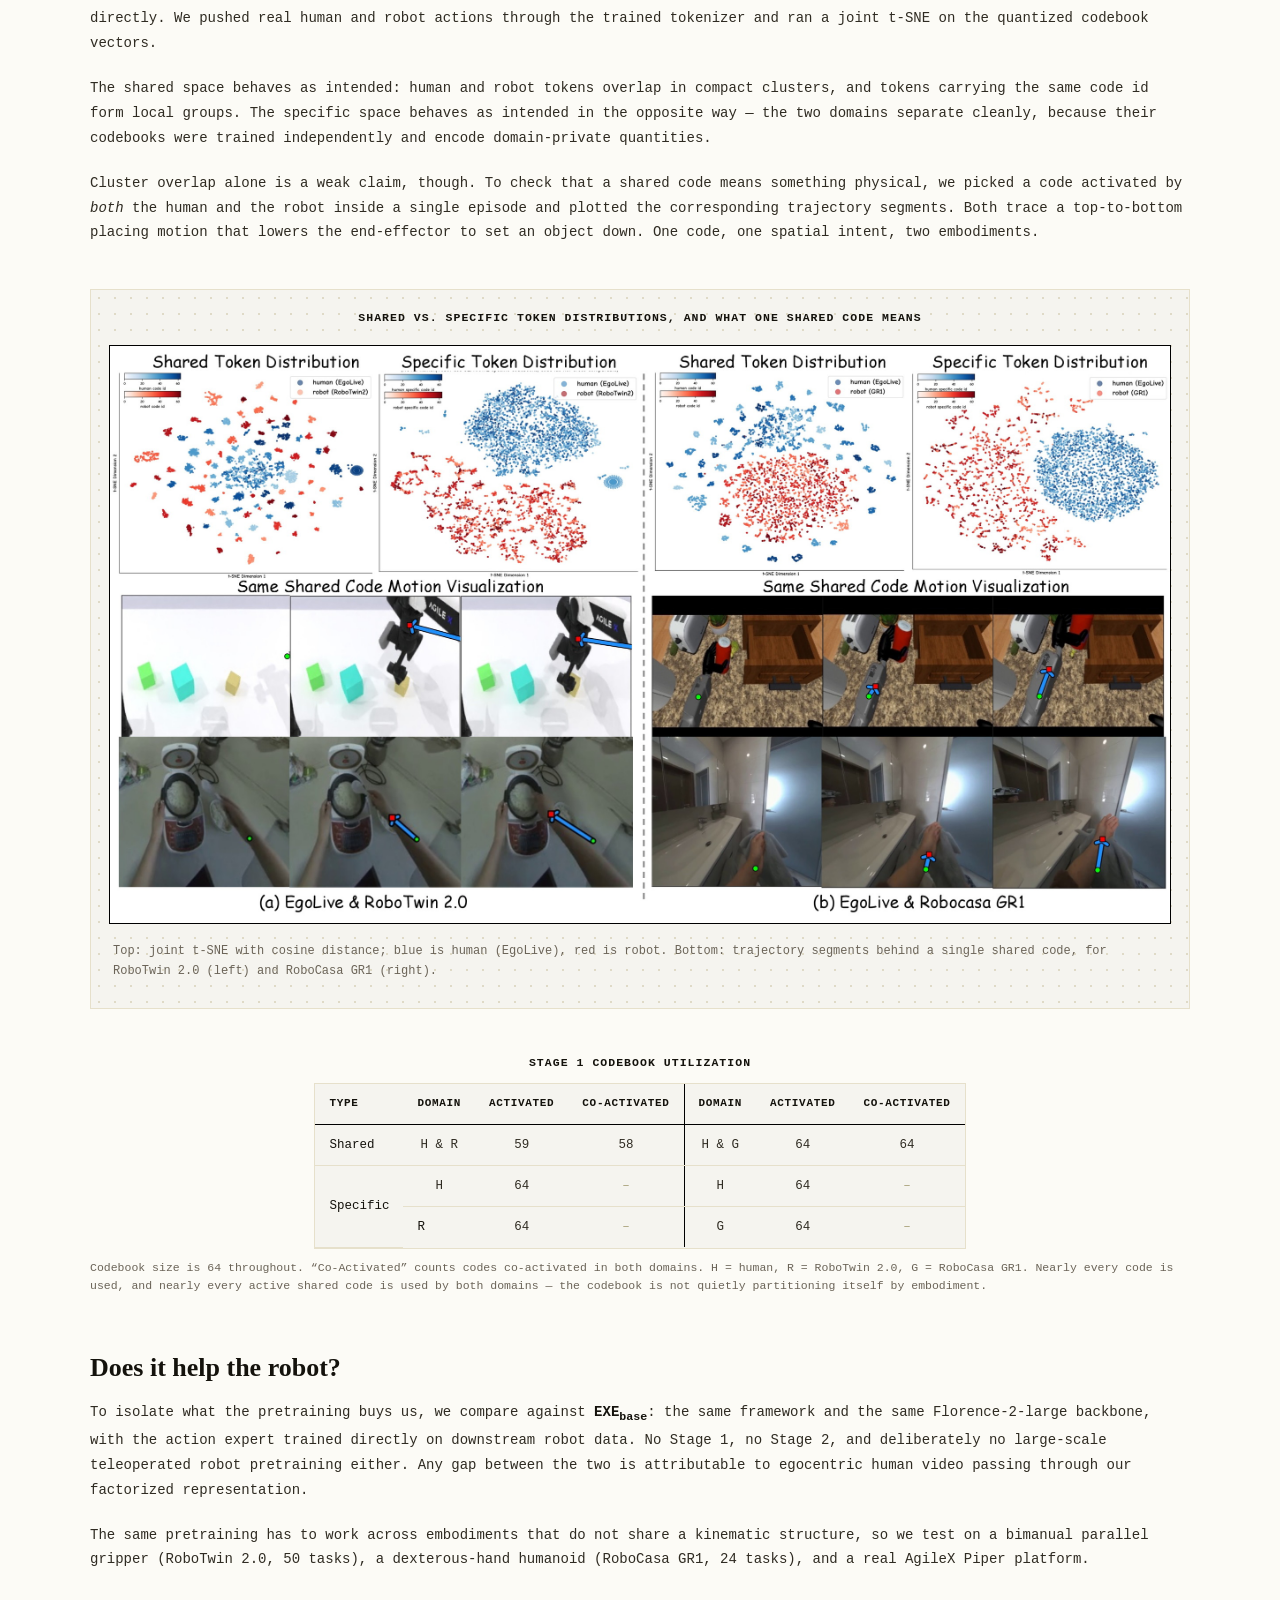
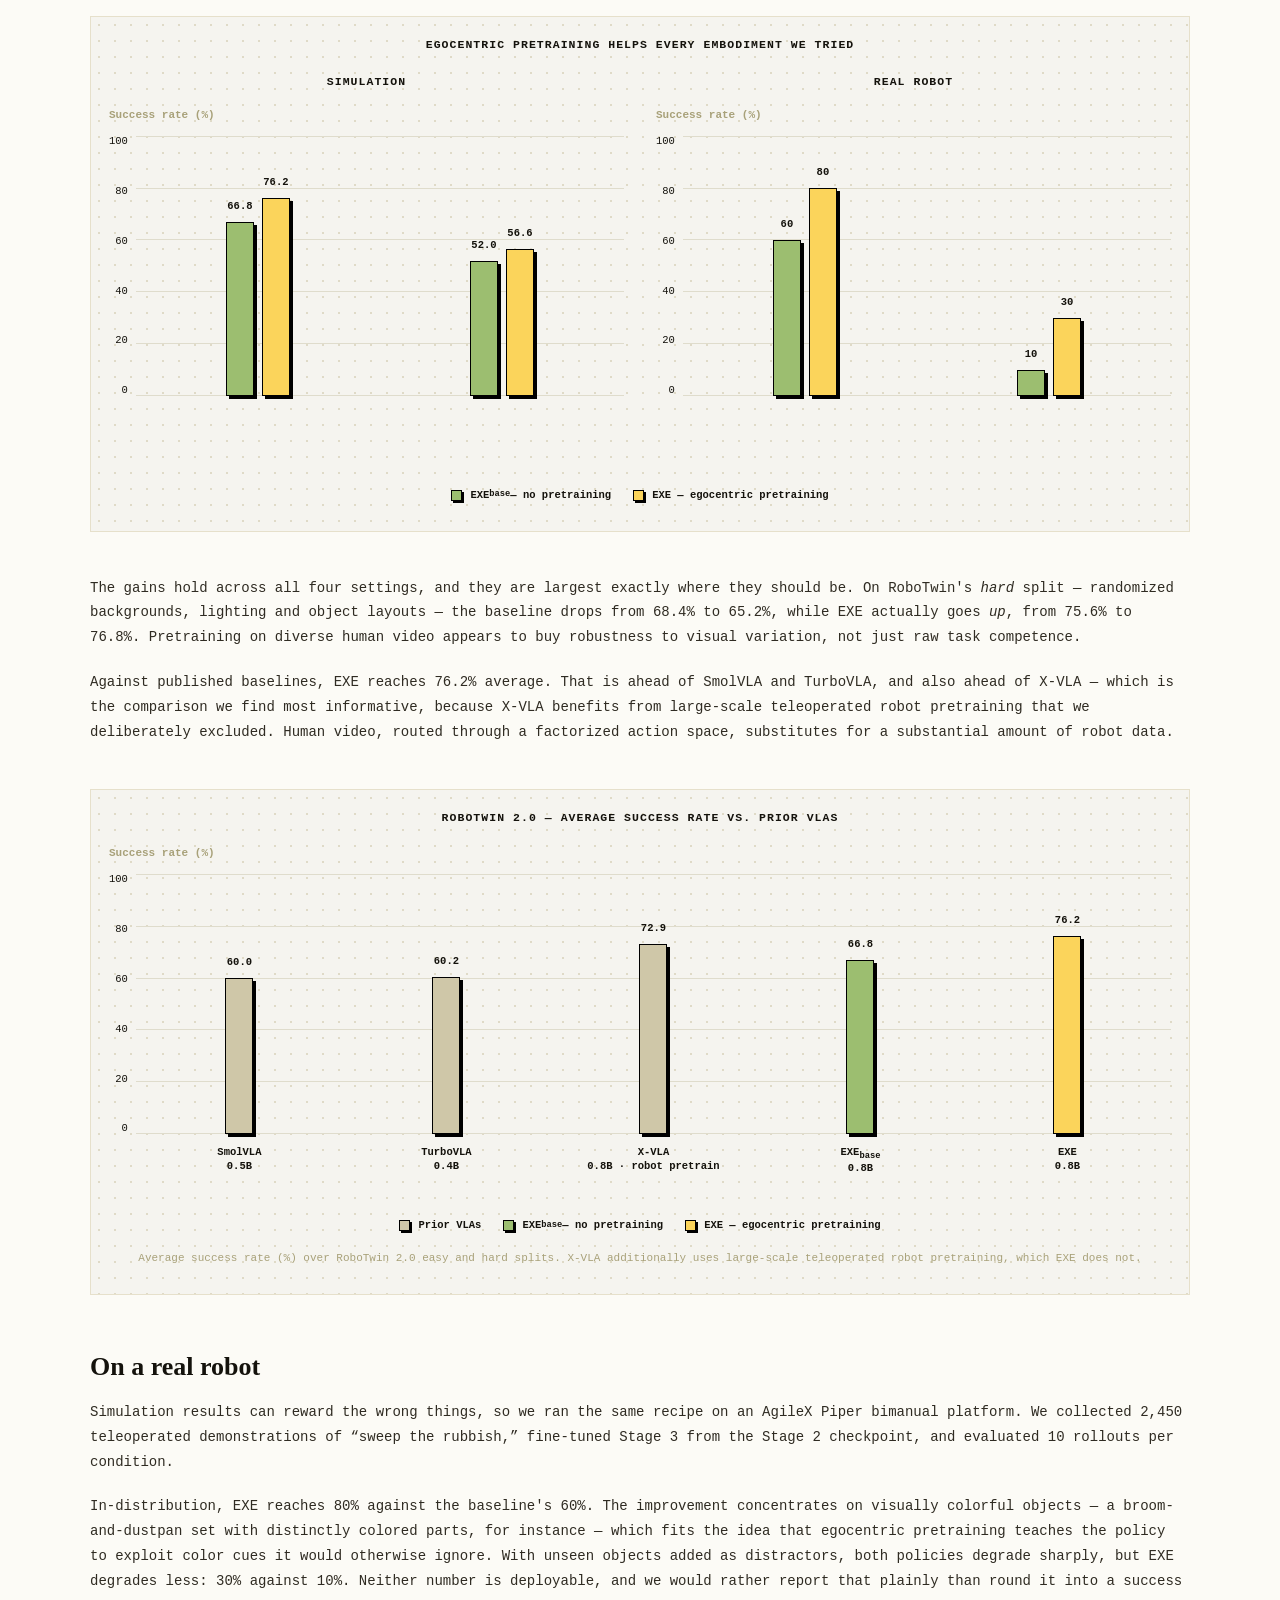
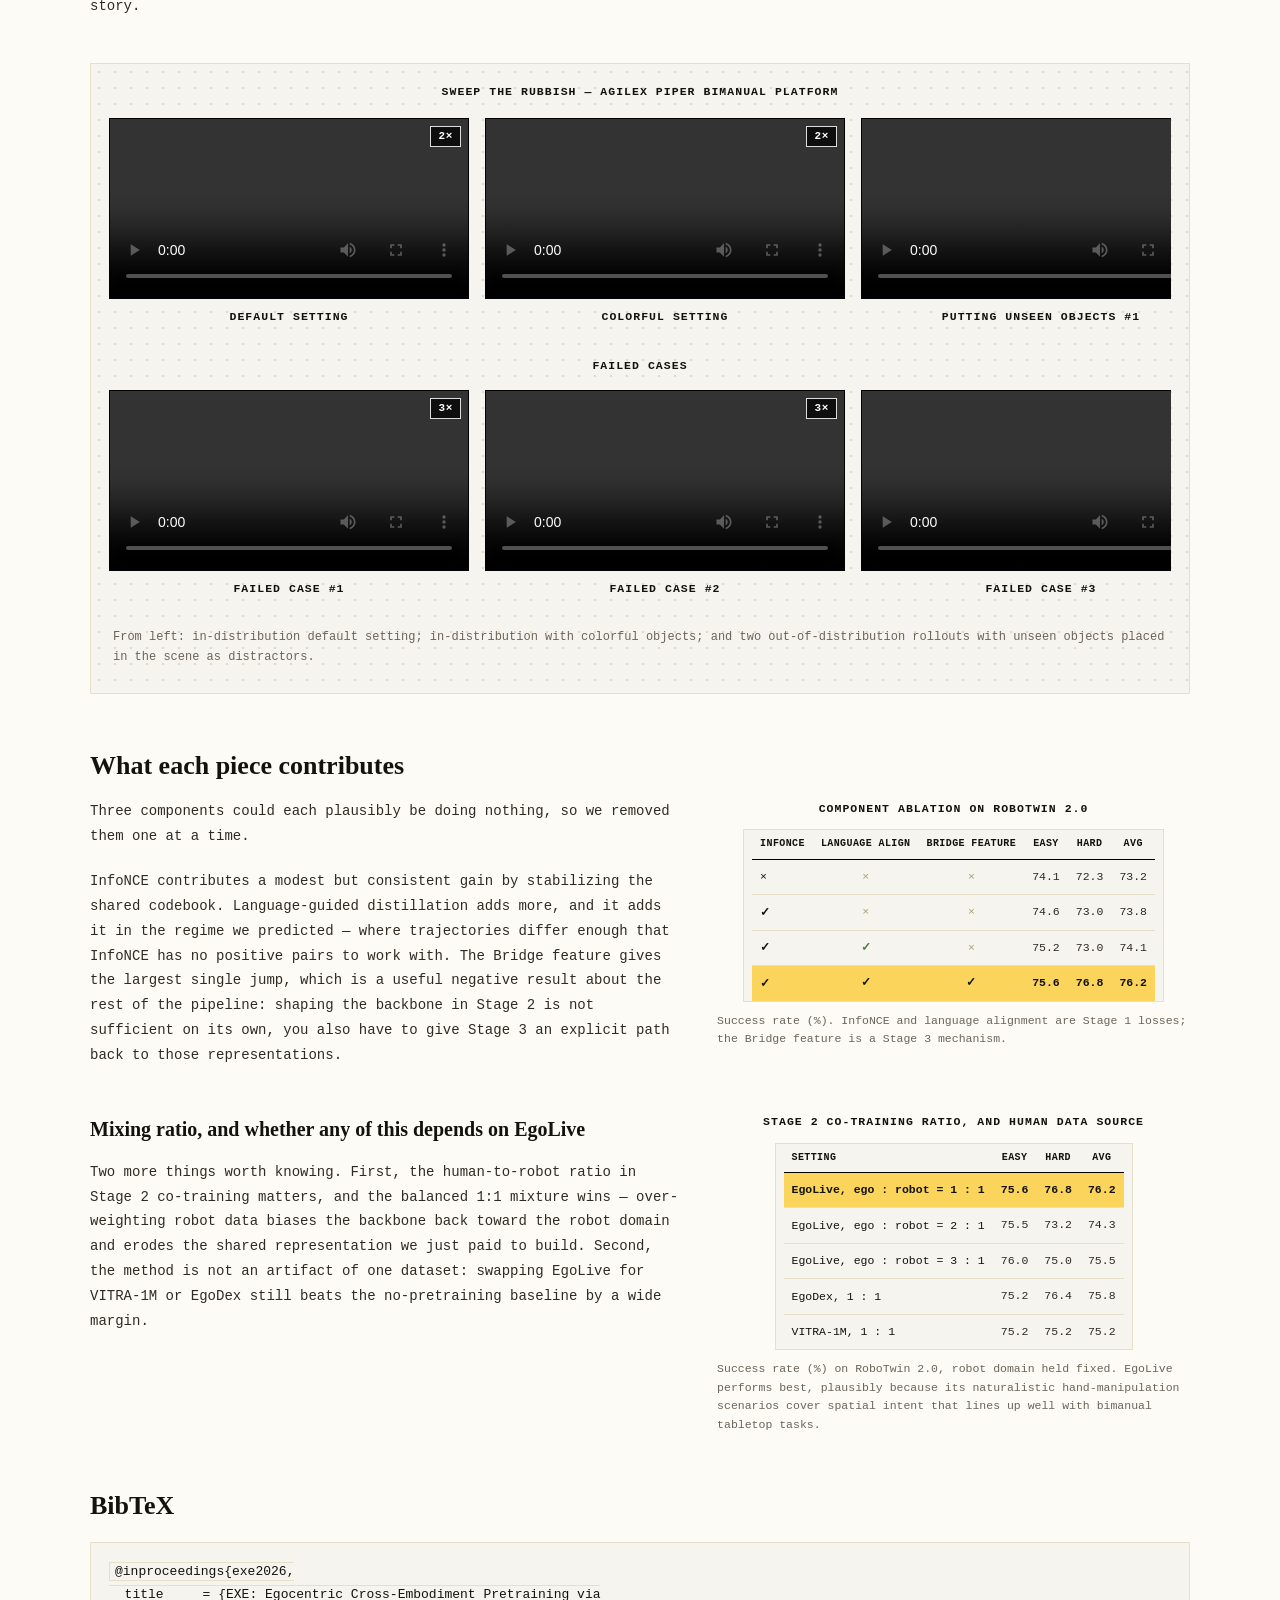
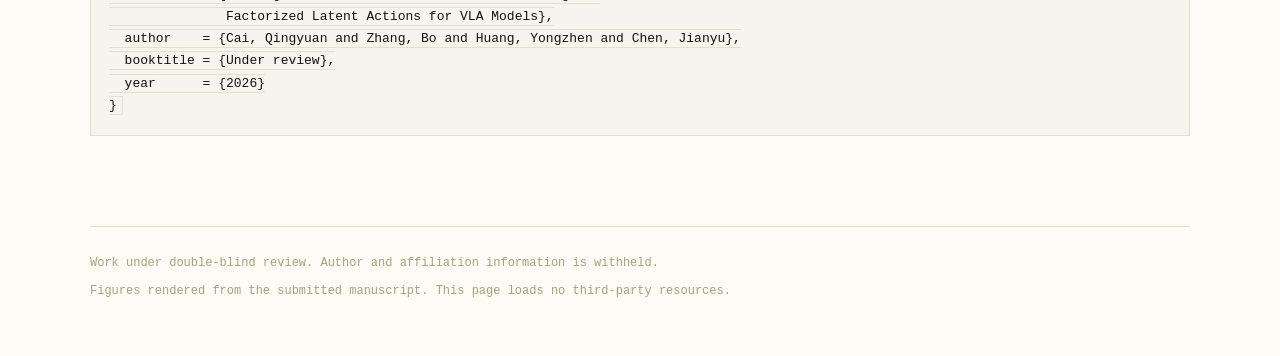
==== commit de3524a6: "Update homepage authors and retain results charts" ====
--- a/index.html
+++ b/index.html
@@ -37,8 +37,7 @@
 </div>
 
 <dl class="meta">
-  <dt>Status</dt><dd>Under double-blind review</dd>
-  <dt>Authors</dt><dd>Anonymous Authors</dd>
+  <dt>Authors</dt><dd>Qingyuan Cai, Bo Zhang, Yongzhen Huang, Jianyu Chen</dd>
   <dt>Paper</dt><dd><a href="static/paper/EXE_paper.pdf">EXE_paper.pdf</a></dd>
   <dt>Benchmarks</dt><dd>RoboTwin 2.0 &middot; RoboCasa GR1 &middot; AgileX Piper (real)</dd>
 </dl>
@@ -322,33 +321,52 @@
     <div class="dots"></div>
     <div class="inner">
       <div class="panel-title">Egocentric pretraining helps every embodiment we tried</div>
-      <div class="chart chart-pad">
-        <div class="ylab">Success rate (%)</div>
-        <div class="ticks">
-          <span>100</span><span>80</span><span>60</span><span>40</span><span>20</span><span>0</span>
+      <div class="chart-pair chart-pad">
+        <div class="chart-unit">
+          <div class="chart-unit-title">Simulation</div>
+          <div class="chart">
+            <div class="ylab">Success rate (%)</div>
+            <div class="ticks">
+              <span>100</span><span>80</span><span>60</span><span>40</span><span>20</span><span>0</span>
+            </div>
+            <div class="plot">
+              <div class="gridlines"><i></i><i></i><i></i><i></i><i></i><i></i></div>
+              <div class="groups">
+                <div class="group">
+                  <div class="bar base" style="height:174px"><span class="v">66.8</span></div>
+                  <div class="bar ours" style="height:198px"><span class="v">76.2</span></div>
+                  <div class="xlab">RoboTwin 2.0<br>bimanual gripper</div>
+                </div>
+                <div class="group">
+                  <div class="bar base" style="height:135px"><span class="v">52.0</span></div>
+                  <div class="bar ours" style="height:147px"><span class="v">56.6</span></div>
+                  <div class="xlab">RoboCasa GR1<br>dexterous hand</div>
+                </div>
+              </div>
+            </div>
+          </div>
         </div>
-        <div class="plot">
-          <div class="gridlines"><i></i><i></i><i></i><i></i><i></i><i></i></div>
-          <div class="groups">
-            <div class="group">
-              <div class="bar base" style="height:174px"><span class="v">66.8</span></div>
-              <div class="bar ours" style="height:198px"><span class="v">76.2</span></div>
-              <div class="xlab">RoboTwin 2.0<br>bimanual gripper</div>
-            </div>
-            <div class="group">
-              <div class="bar base" style="height:135px"><span class="v">52.0</span></div>
-              <div class="bar ours" style="height:147px"><span class="v">56.6</span></div>
-              <div class="xlab">RoboCasa GR1<br>dexterous hand</div>
-            </div>
-            <div class="group">
-              <div class="bar base" style="height:156px"><span class="v">60</span></div>
-              <div class="bar ours" style="height:208px"><span class="v">80</span></div>
-              <div class="xlab">Real robot<br>in-distribution</div>
-            </div>
-            <div class="group">
-              <div class="bar base" style="height:26px"><span class="v">10</span></div>
-              <div class="bar ours" style="height:78px"><span class="v">30</span></div>
-              <div class="xlab">Real robot<br>unseen objects</div>
+        <div class="chart-unit">
+          <div class="chart-unit-title">Real robot</div>
+          <div class="chart">
+            <div class="ylab">Success rate (%)</div>
+            <div class="ticks">
+              <span>100</span><span>80</span><span>60</span><span>40</span><span>20</span><span>0</span>
+            </div>
+            <div class="plot">
+              <div class="gridlines"><i></i><i></i><i></i><i></i><i></i><i></i></div>
+              <div class="groups">
+                <div class="group">
+                  <div class="bar base" style="height:156px"><span class="v">60</span></div>
+                  <div class="bar ours" style="height:208px"><span class="v">80</span></div>
+                  <div class="xlab">In-distribution</div>
+                </div>
+                <div class="group">
+                  <div class="bar base" style="height:26px"><span class="v">10</span></div>
+                  <div class="bar ours" style="height:78px"><span class="v">30</span></div>
+                  <div class="xlab">Unseen objects</div>
+                </div>
+              </div>
             </div>
           </div>
         </div>
@@ -609,7 +627,7 @@
   <pre><code>@inproceedings{exe2026,
   title     = {EXE: Egocentric Cross-Embodiment Pretraining via
                Factorized Latent Actions for VLA Models},
-  author    = {Anonymous Authors},
+  author    = {Cai, Qingyuan and Zhang, Bo and Huang, Yongzhen and Chen, Jianyu},
   booktitle = {Under review},
   year      = {2026}
 }</code></pre>
--- a/static/css/index.css
+++ b/static/css/index.css
@@ -435,7 +435,26 @@
   color: var(--ink);
 }
 .chart-pad { margin-bottom: 52px; }
-
+.chart-pair {
+  display: flex;
+  gap: 32px;
+  overflow-x: auto;
+  padding-bottom: 8px;
+  -webkit-overflow-scrolling: touch;
+}
+.chart-unit {
+  flex: 0 0 max(360px, calc((100% - 32px) / 2));
+  min-width: 0;
+}
+.chart-unit-title {
+  margin: 0 0 14px;
+  text-align: center;
+  font-size: 11.5px;
+  text-transform: uppercase;
+  letter-spacing: .09em;
+  font-weight: 700;
+  color: var(--ink);
+}
 .legend {
   position: relative;
   display: flex;
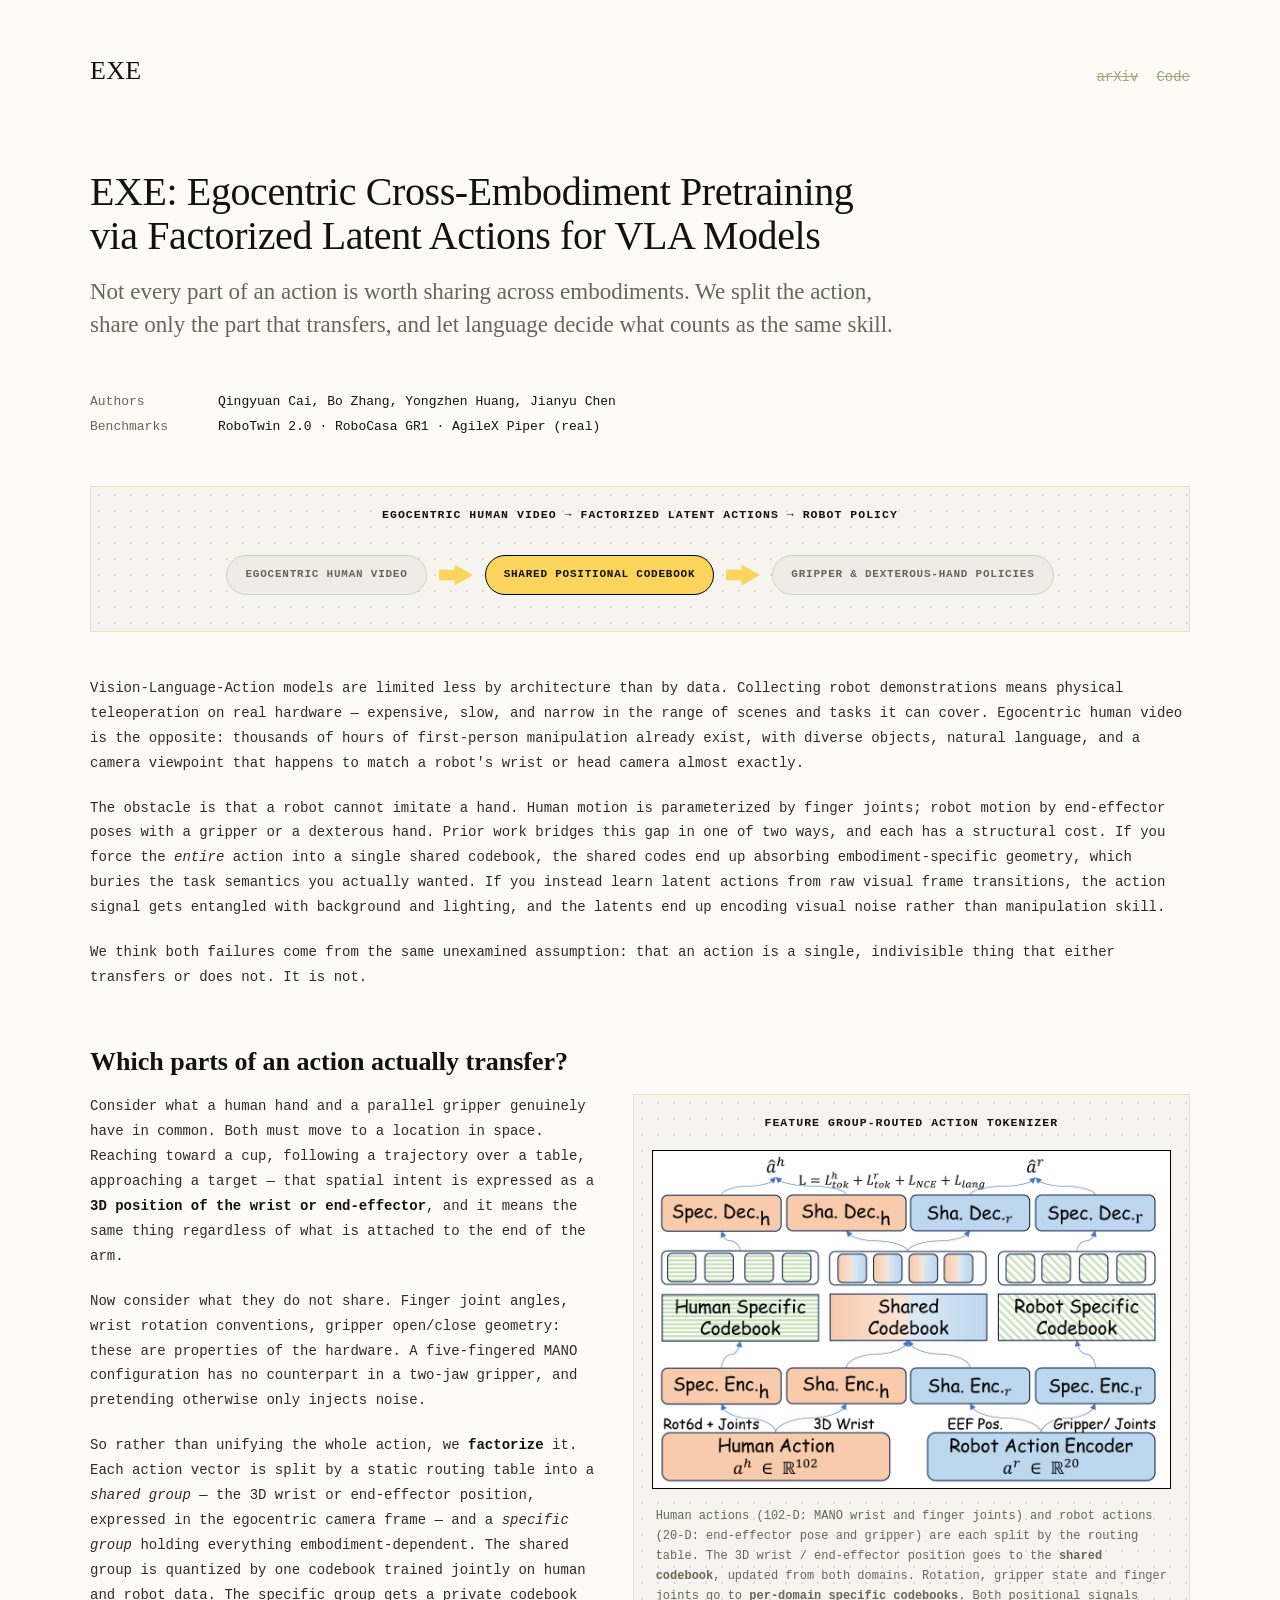
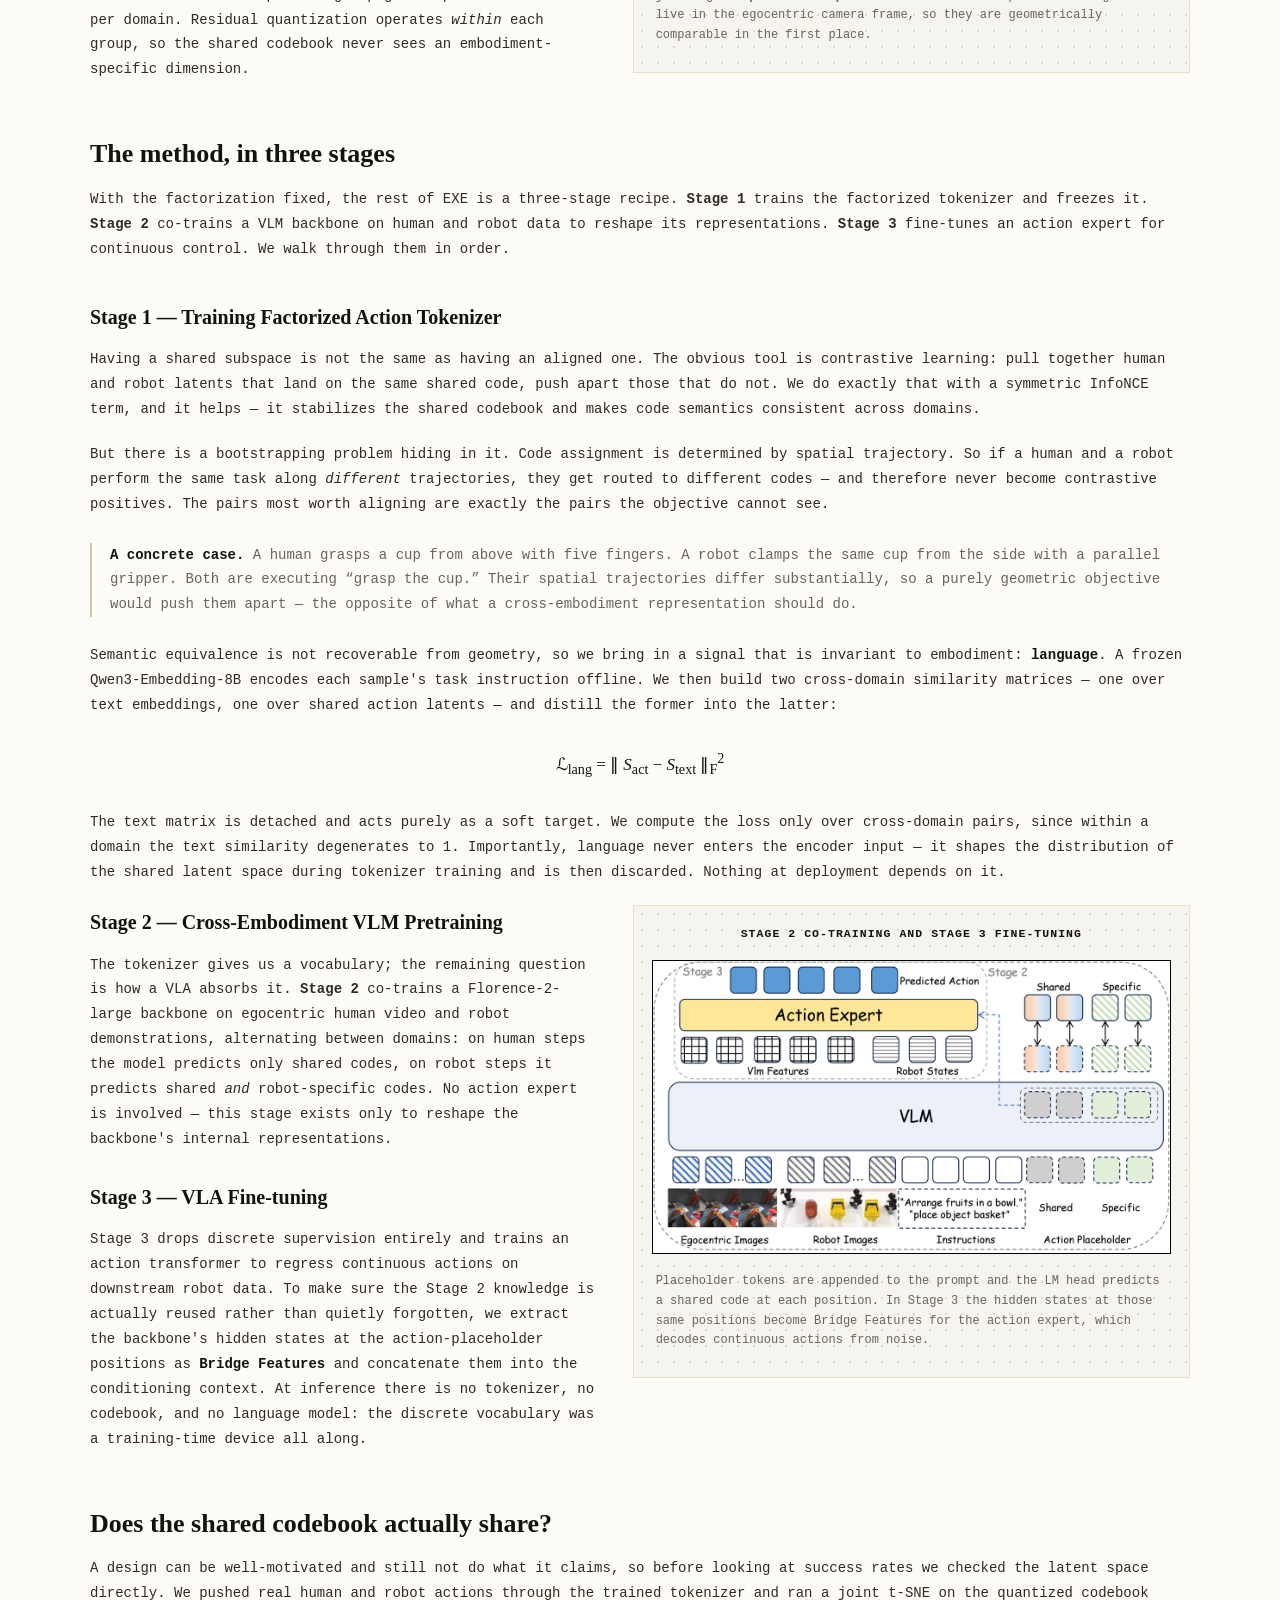
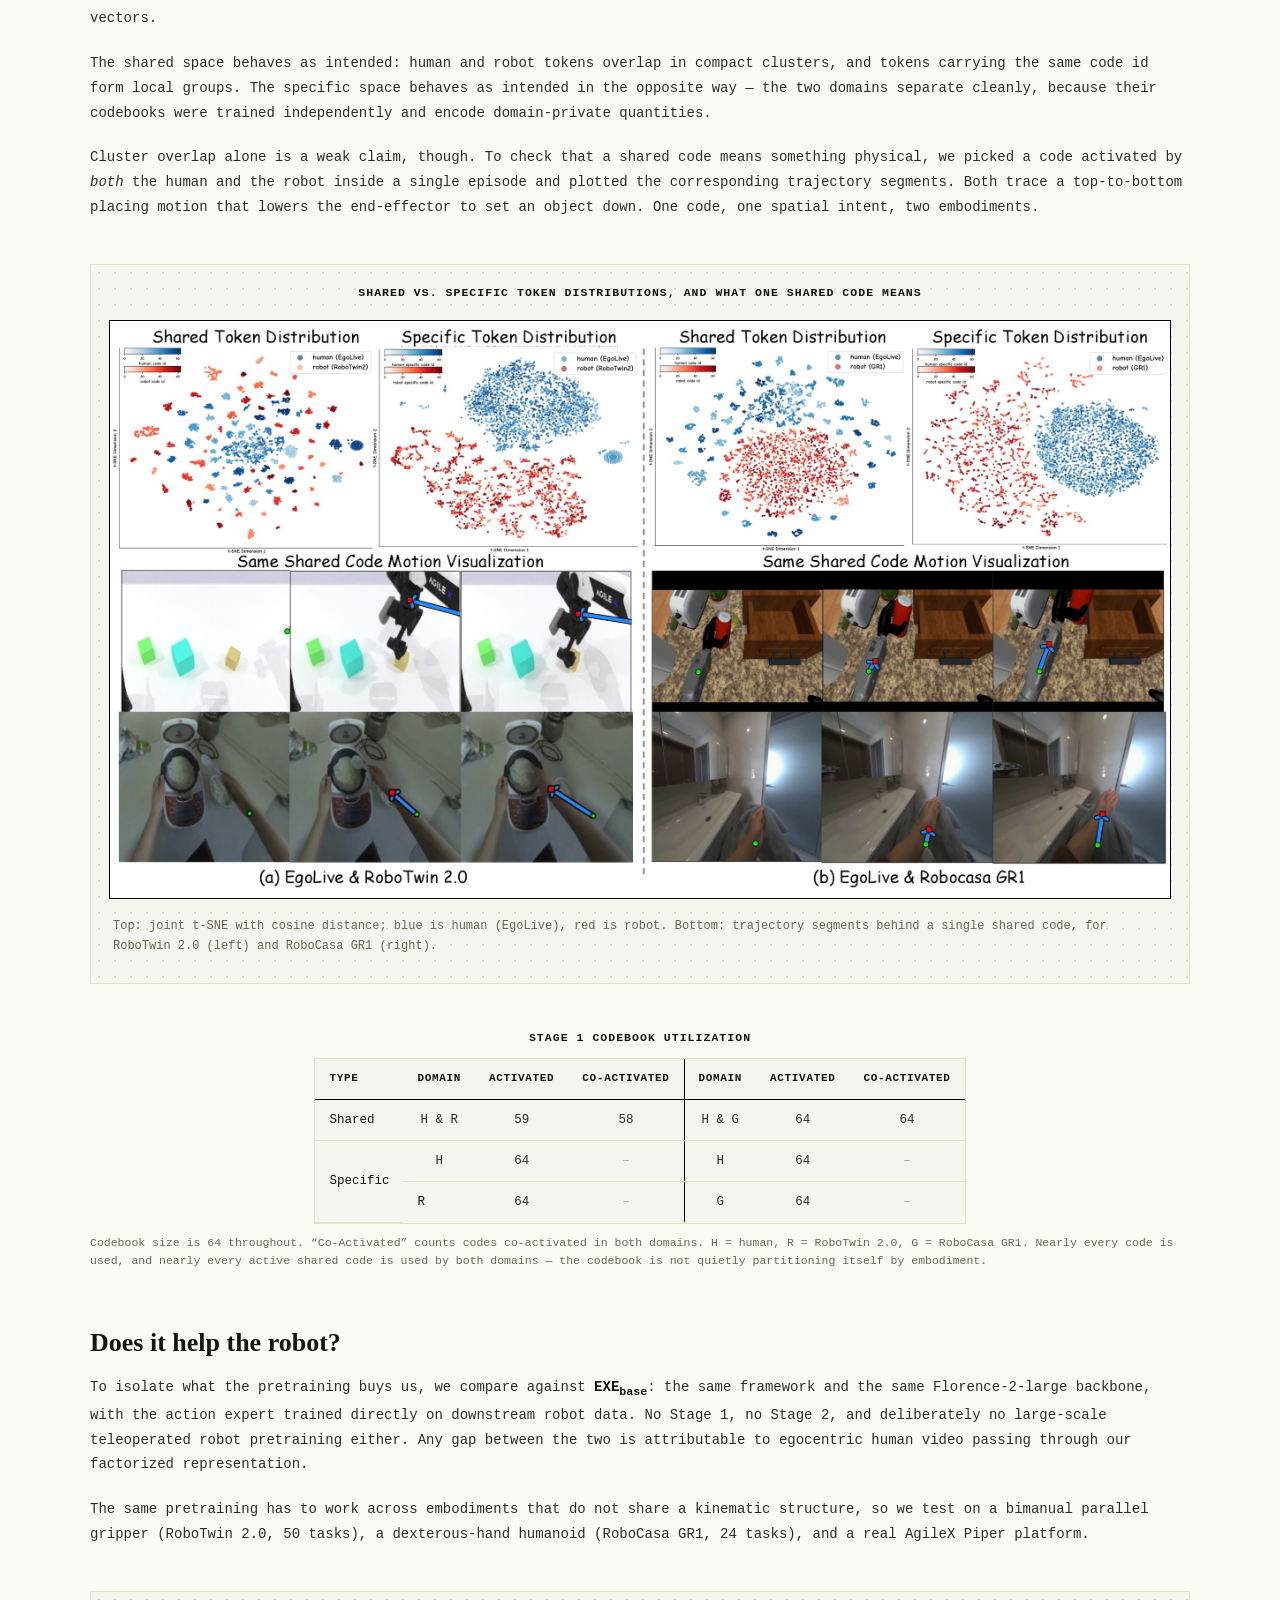
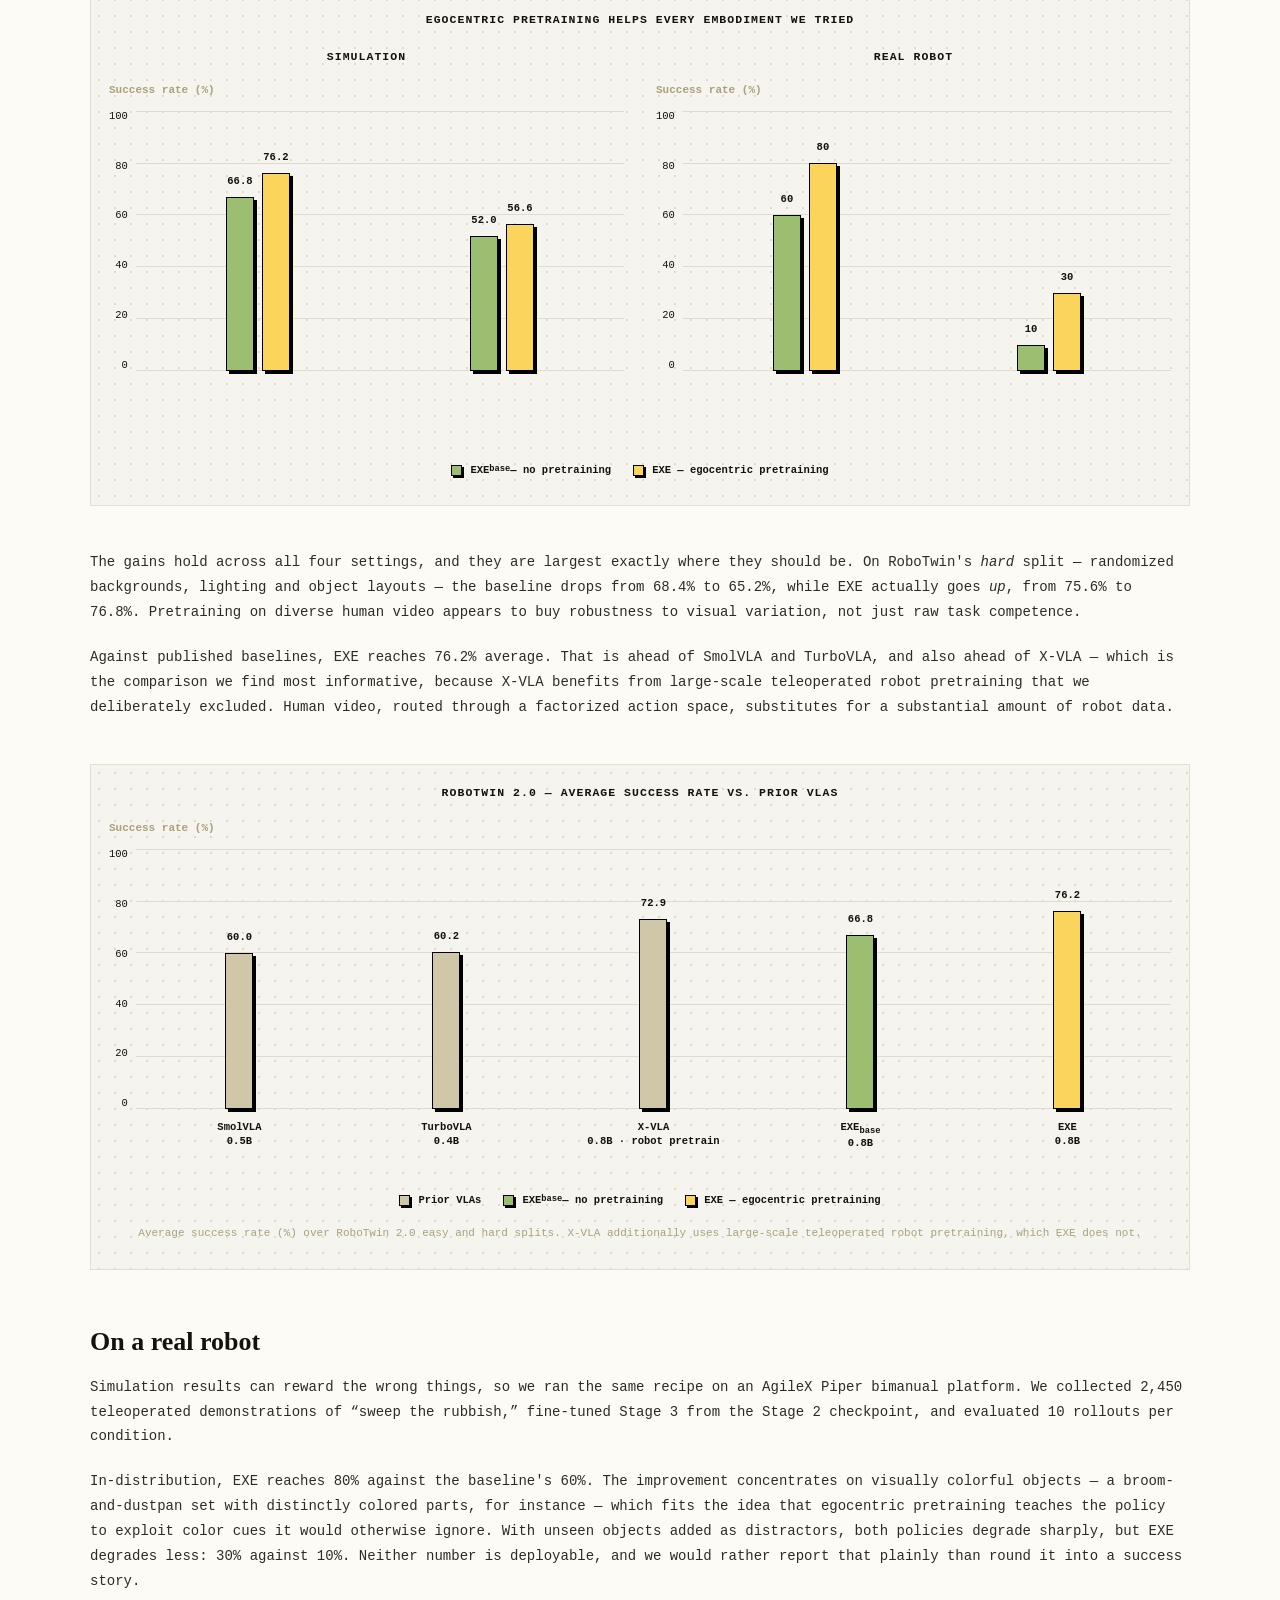
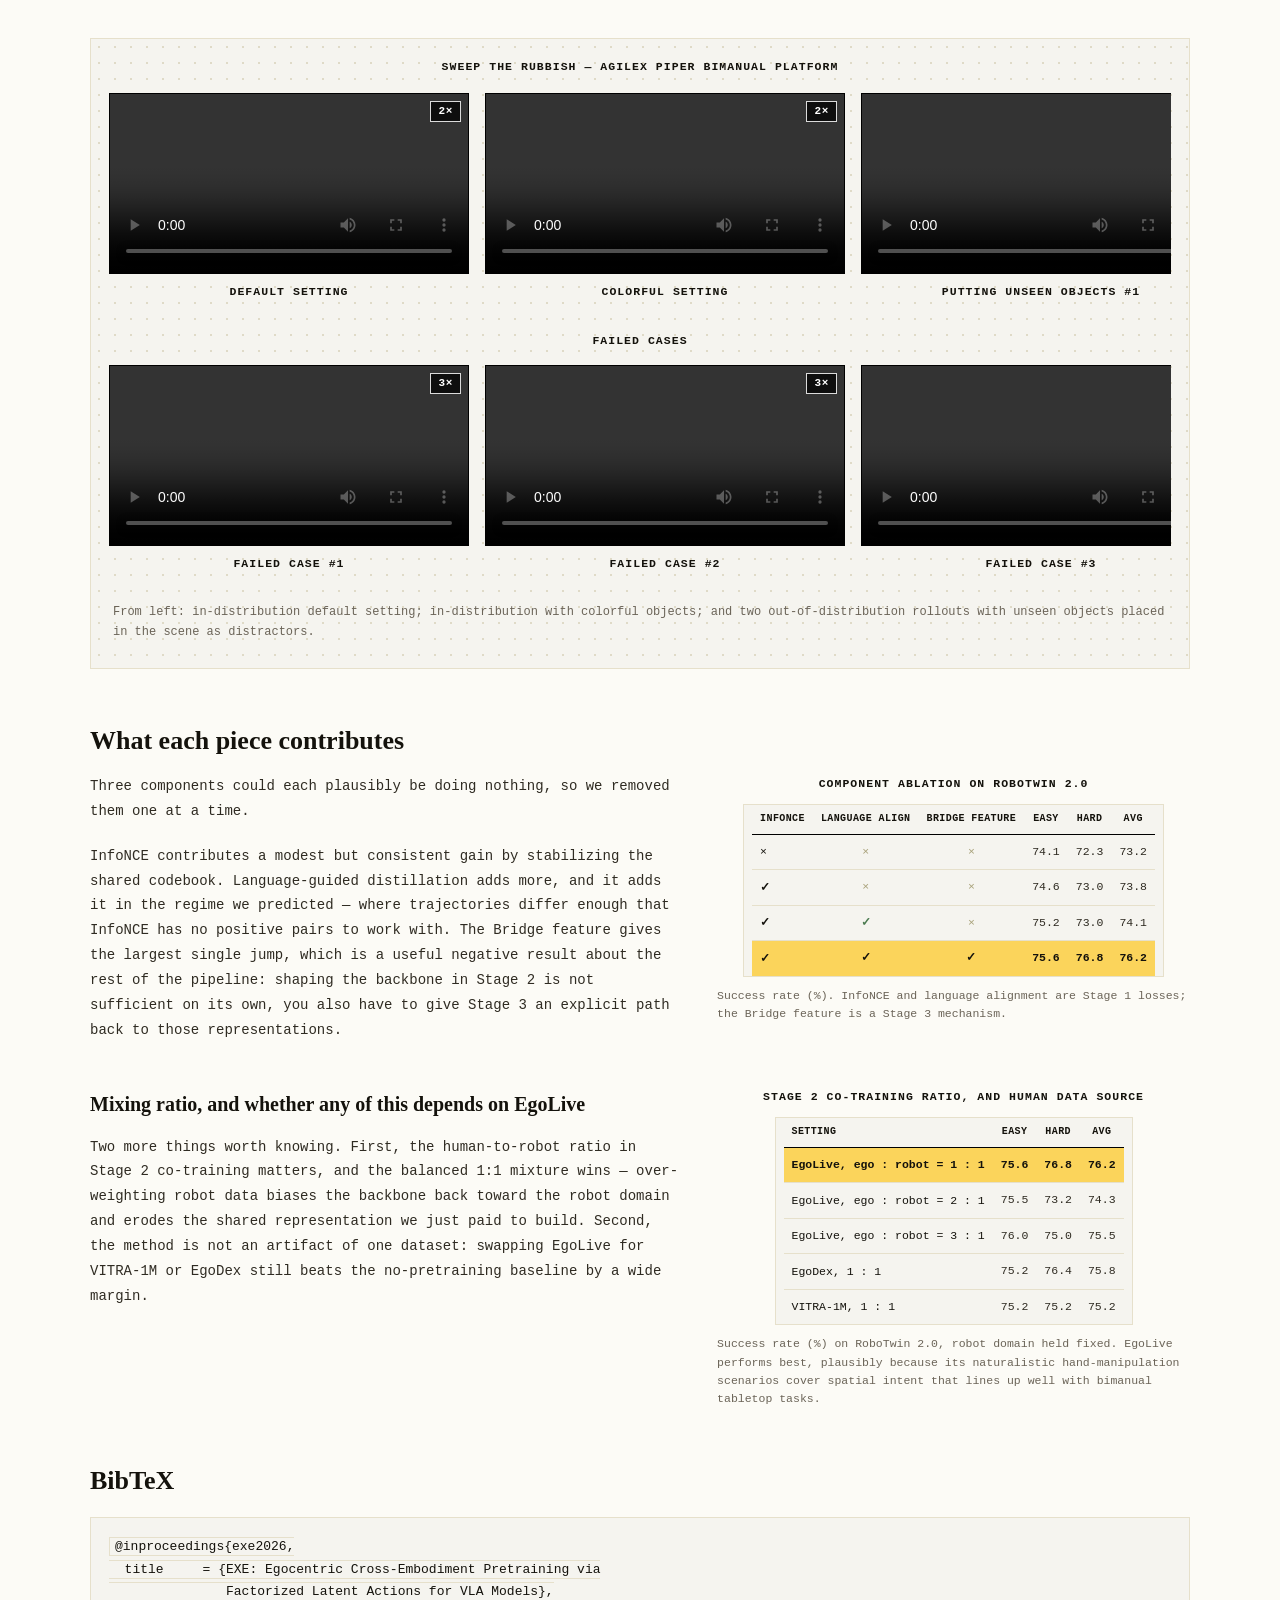
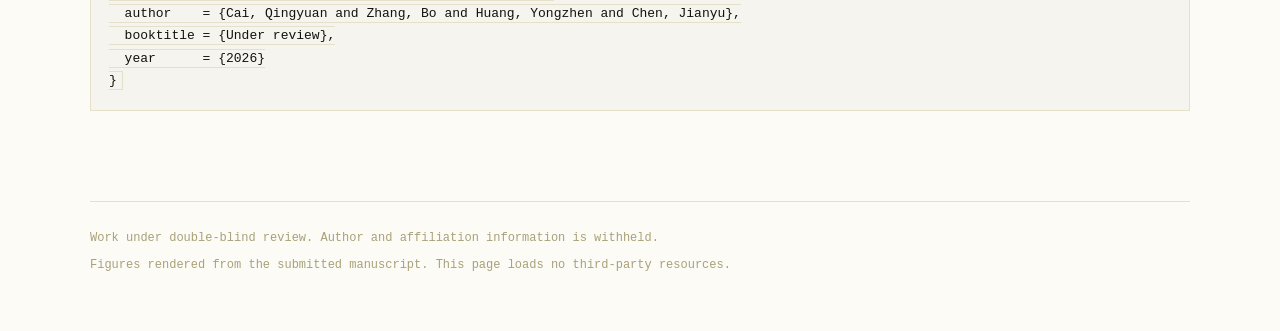
==== commit 7675f771: "Remove manuscript PDF and paper links" ====
--- a/index.html
+++ b/index.html
@@ -21,7 +21,6 @@
 <header class="masthead">
   <a class="brand" href="./">EXE</a>
   <nav class="navlinks">
-    <a href="static/paper/EXE_paper.pdf">Paper</a>
     <span title="Released after review">arXiv</span>
     <span title="Released after review">Code</span>
   </nav>
@@ -38,7 +37,6 @@
 
 <dl class="meta">
   <dt>Authors</dt><dd>Qingyuan Cai, Bo Zhang, Yongzhen Huang, Jianyu Chen</dd>
-  <dt>Paper</dt><dd><a href="static/paper/EXE_paper.pdf">EXE_paper.pdf</a></dd>
   <dt>Benchmarks</dt><dd>RoboTwin 2.0 &middot; RoboCasa GR1 &middot; AgileX Piper (real)</dd>
 </dl>
 
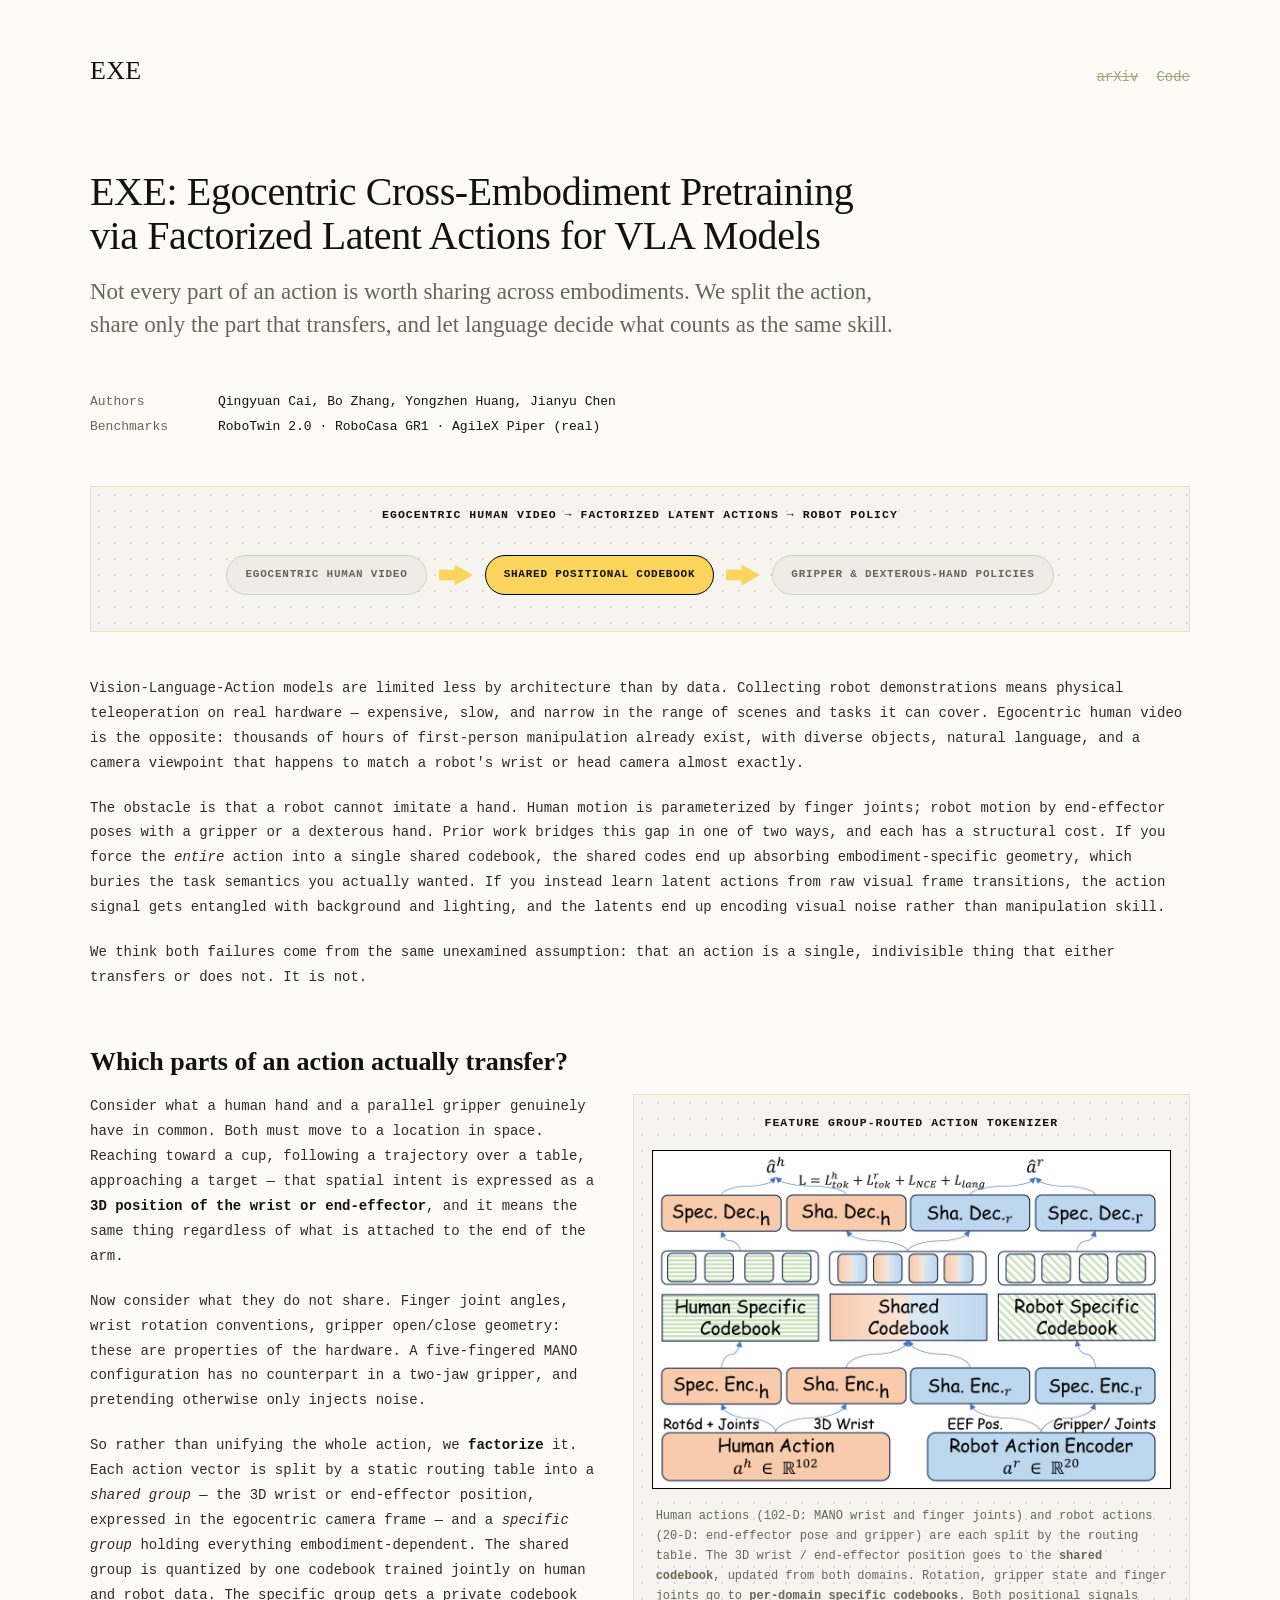
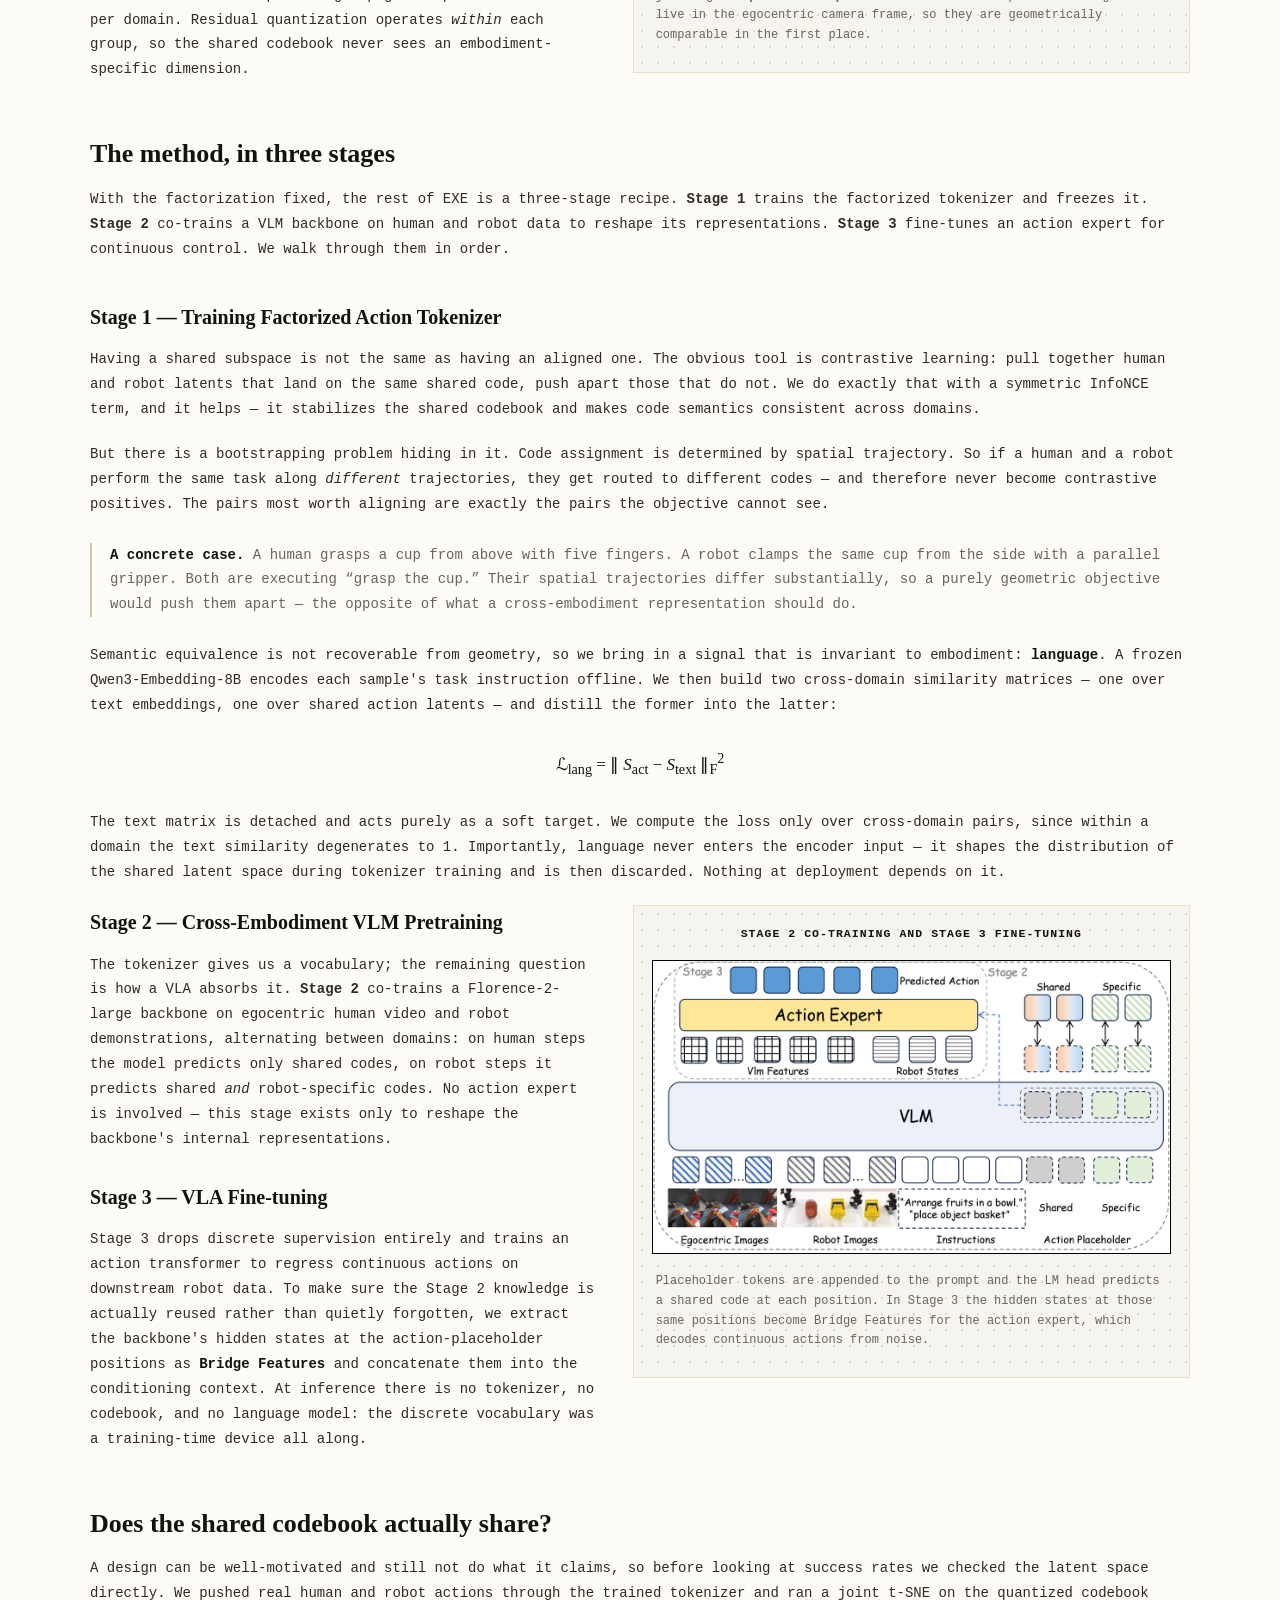
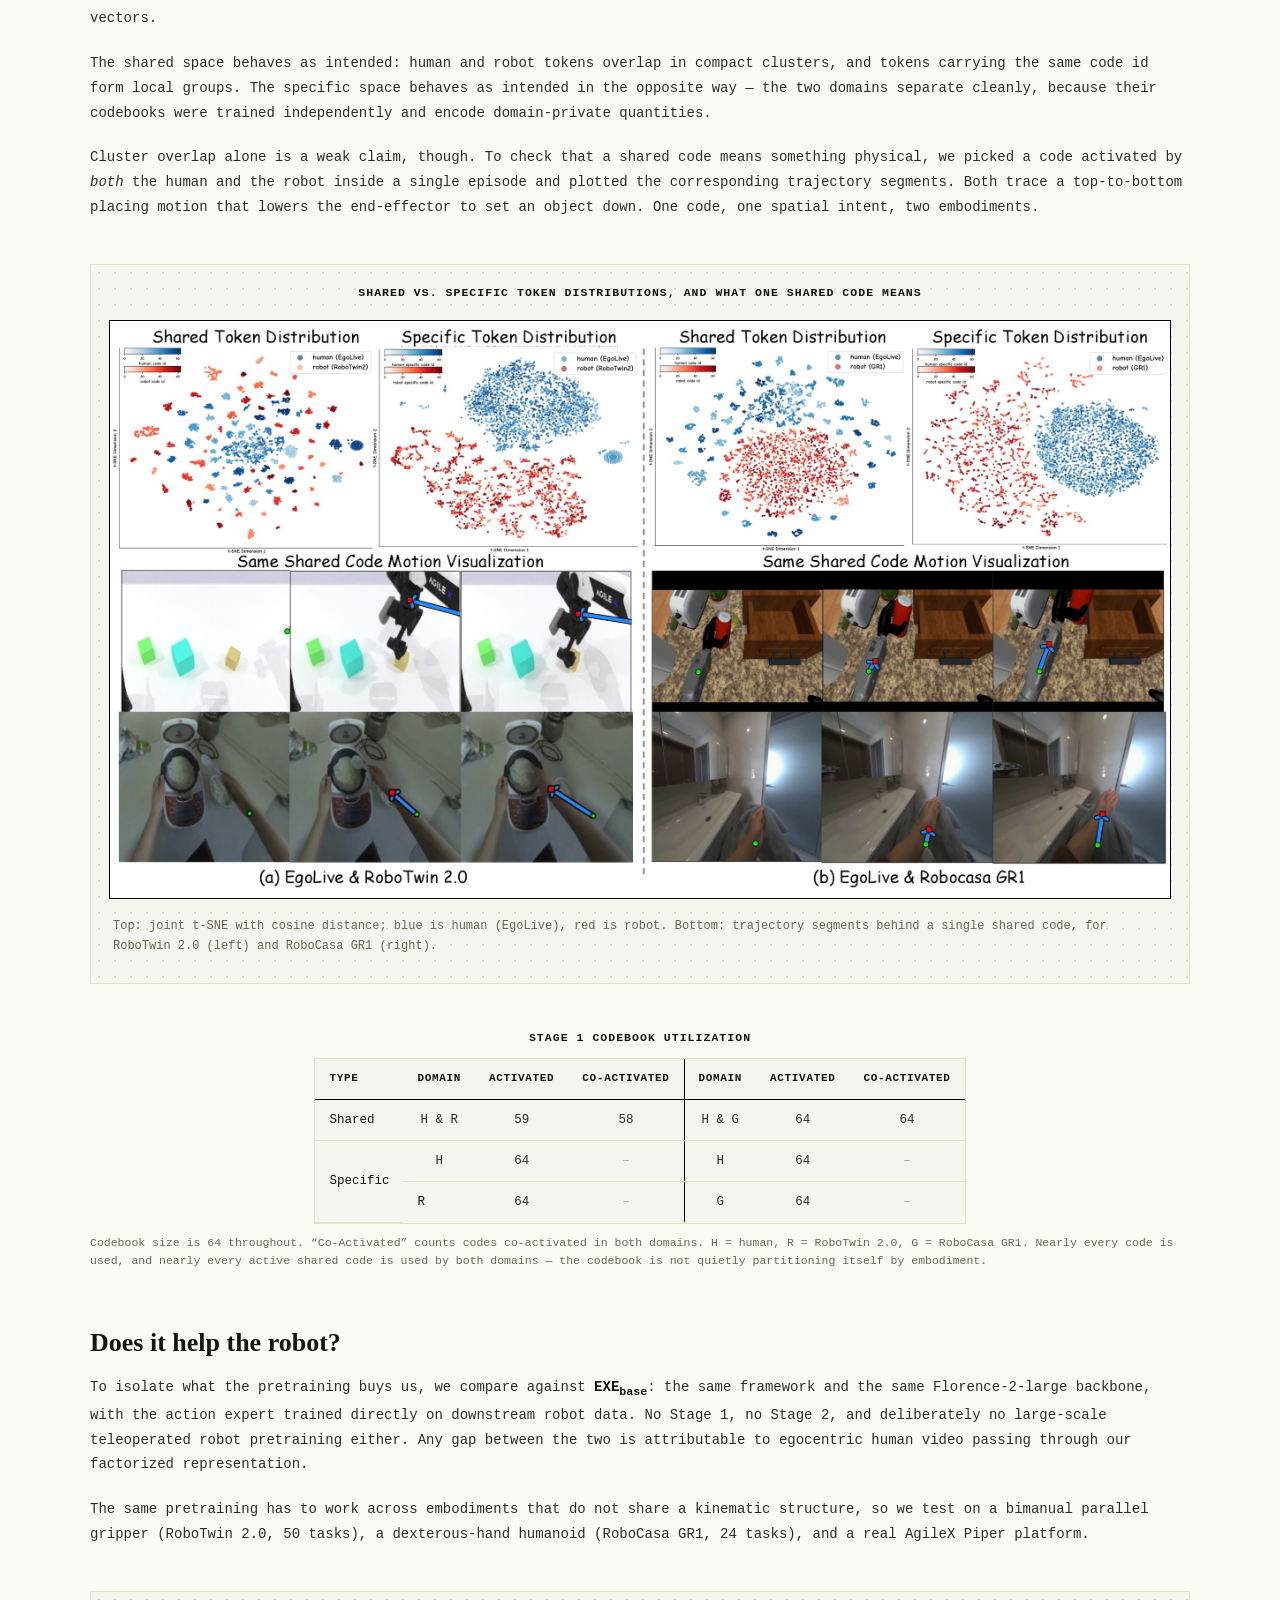
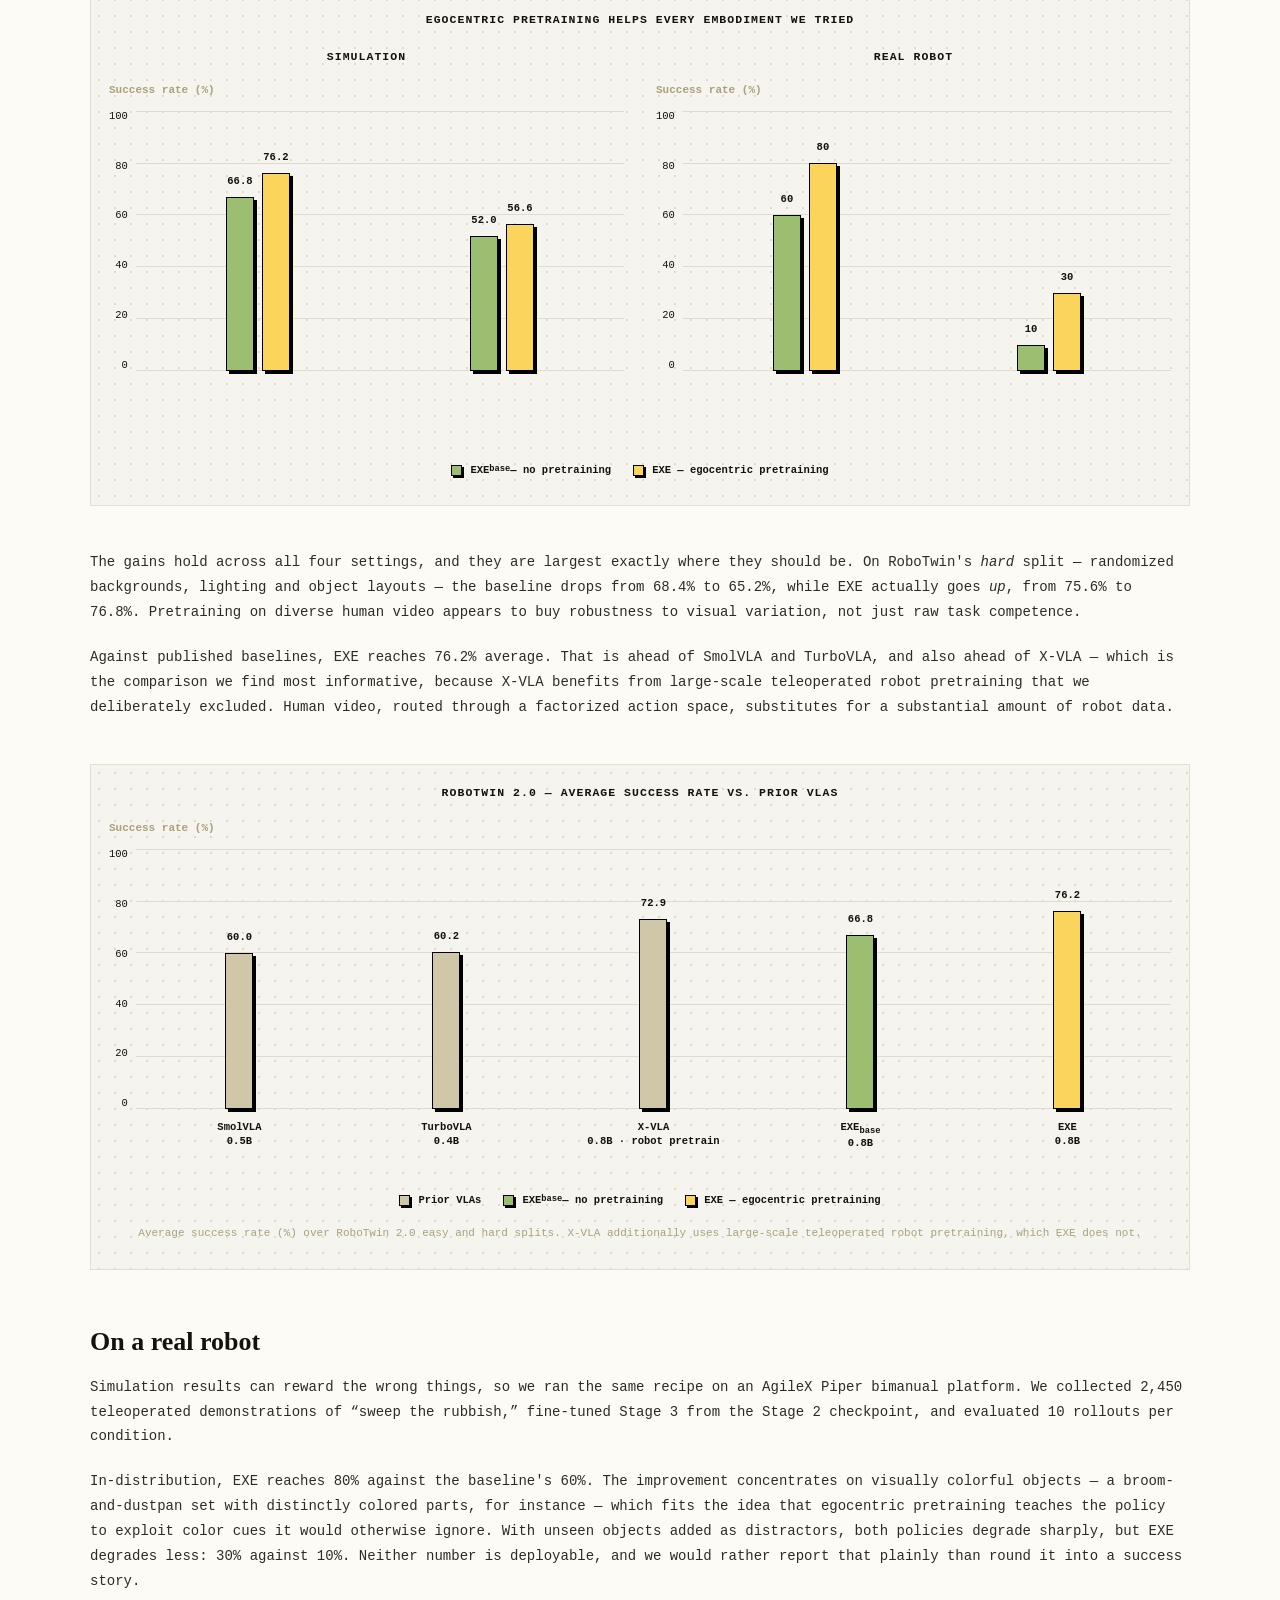
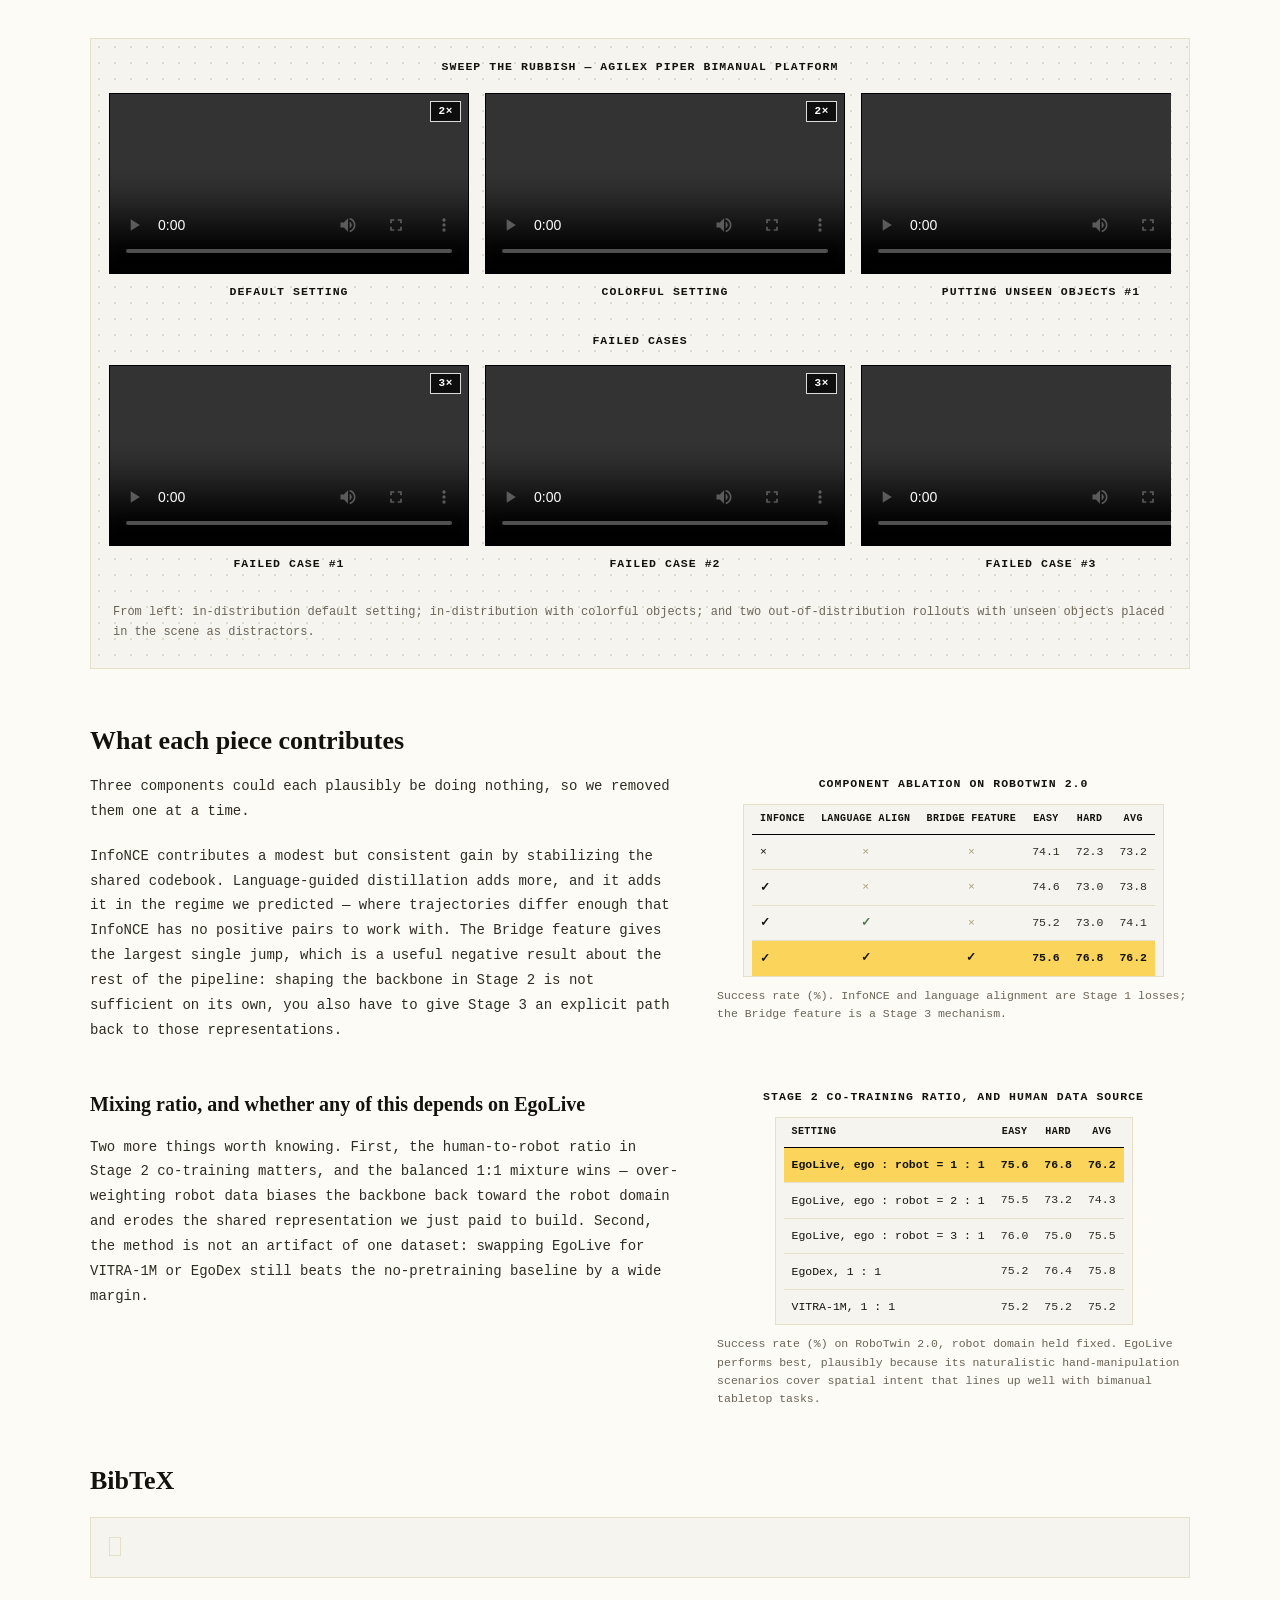
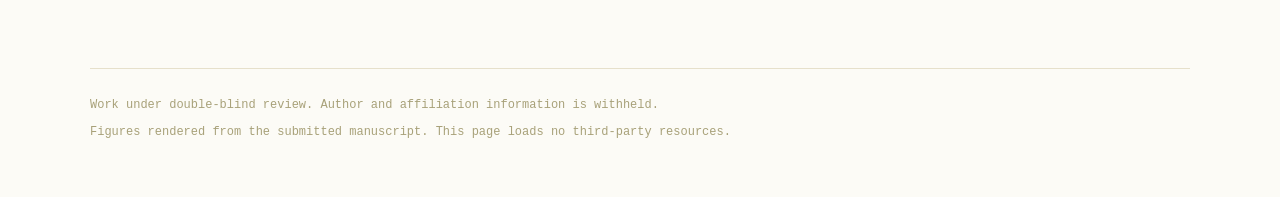
==== commit ba6514d7: "Leave BibTeX entries empty" ====
--- a/index.html
+++ b/index.html
@@ -622,13 +622,7 @@
     <a class="anchor" href="#bibtex" aria-hidden="true">#</a>
     BibTeX
   </h2>
-  <pre><code>@inproceedings{exe2026,
-  title     = {EXE: Egocentric Cross-Embodiment Pretraining via
-               Factorized Latent Actions for VLA Models},
-  author    = {Cai, Qingyuan and Zhang, Bo and Huang, Yongzhen and Chen, Jianyu},
-  booktitle = {Under review},
-  year      = {2026}
-}</code></pre>
+  <pre><code></code></pre>
 </div>
 
 <footer>
